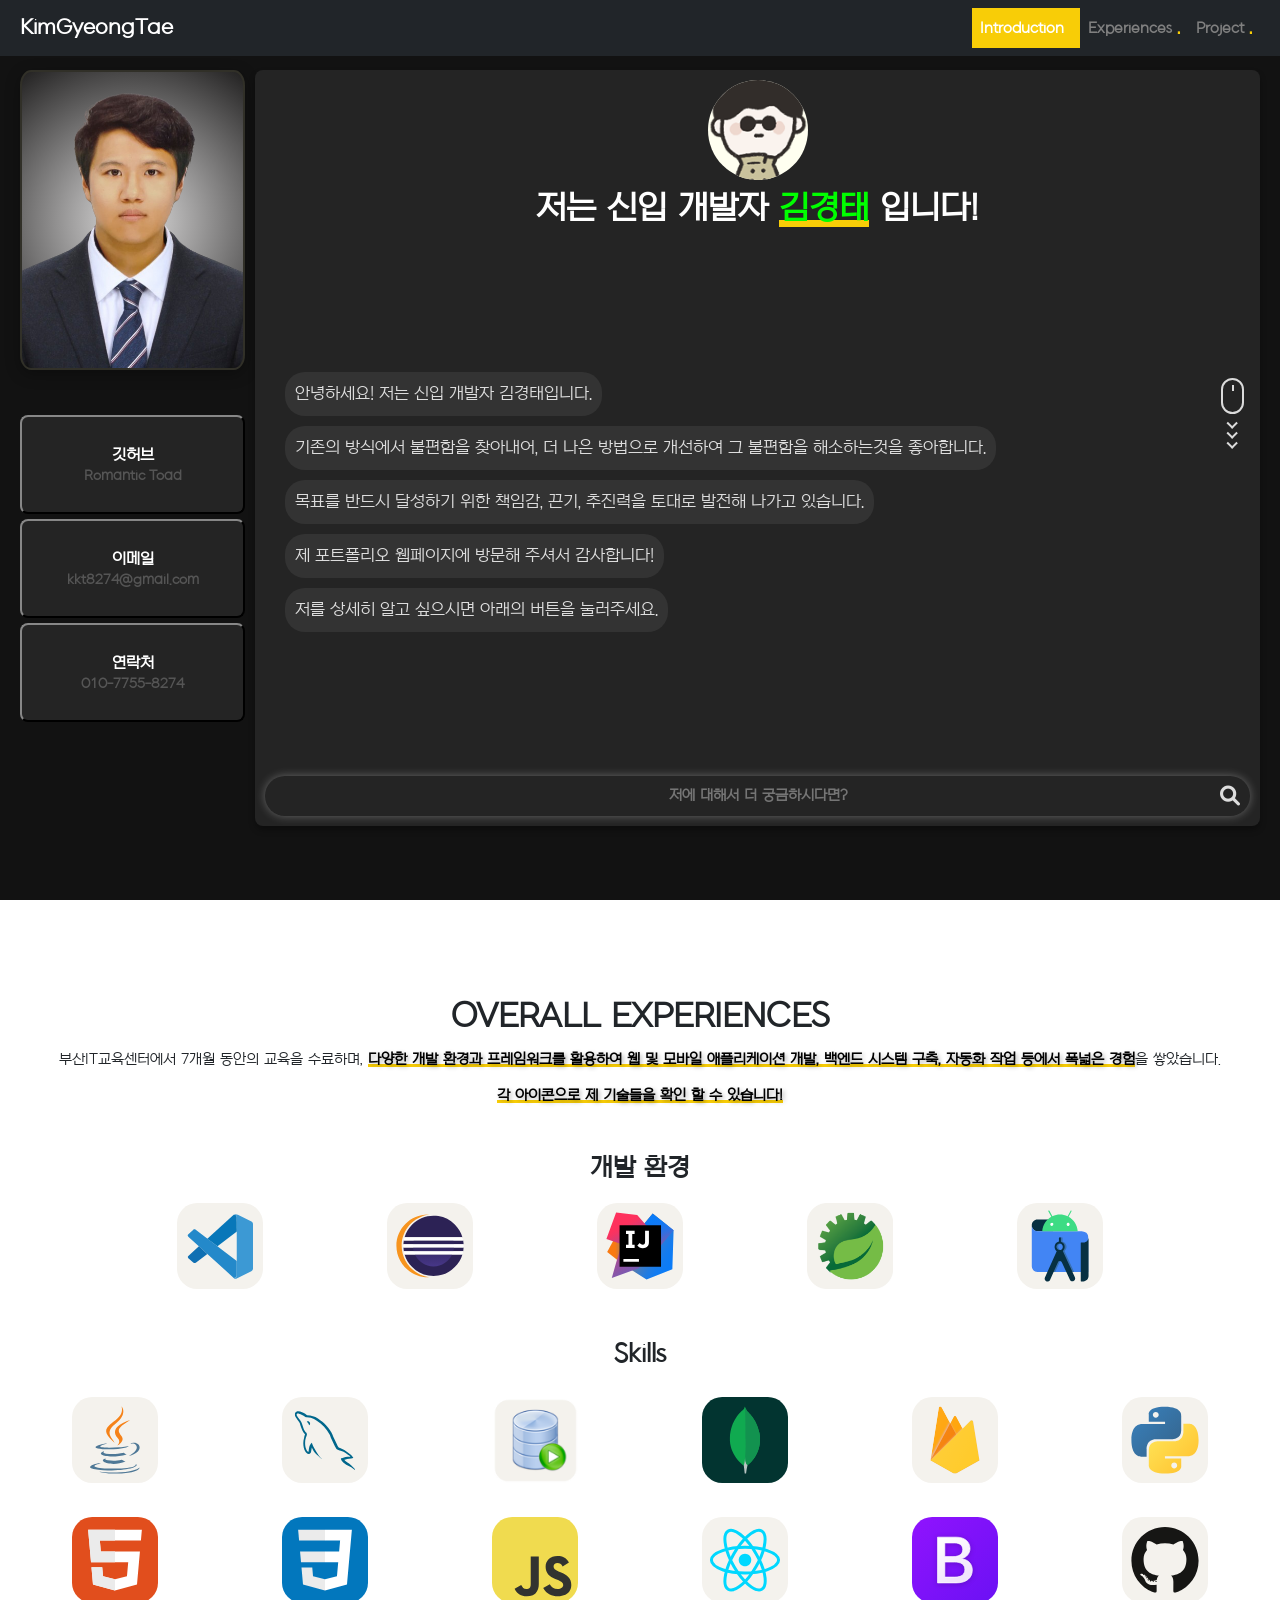
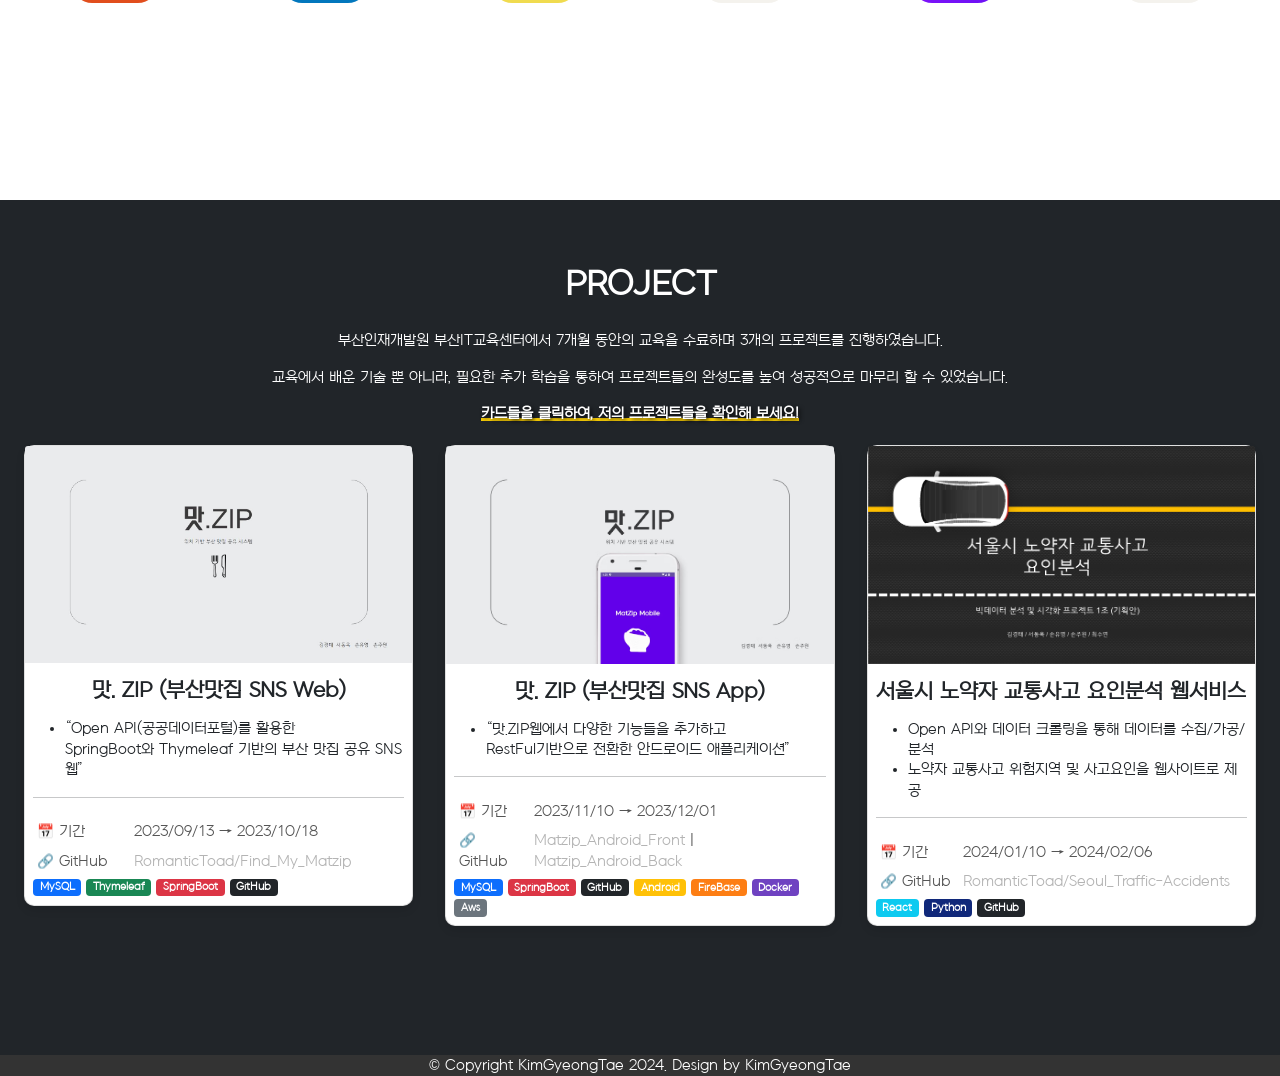
==== index.html @ 41af1072 "클릭유도 추가가" ====
<!DOCTYPE html>
<html lang="en" style="width: -webkit-fill-available">
  <head>
    <meta charset="UTF-8" />
    <meta http-equiv="X-UA-Compatible" content="IE=edge" />
    <meta name="viewport" content="width=device-width, initial-scale=1.0" />
    <title>신입 개발자 김경태 포트폴리오 입니다.</title>
    <link rel="stylesheet" href="css/bootstrap.min.css" />
    <!-- 주소창 위에 아이콘 -->
    <link rel="shorcut icon" href="image/kkt_icon.png" />
    <link
      rel="stylesheet"
      href="https://cdnjs.cloudflare.com/ajax/libs/font-awesome/6.0.0-beta3/css/all.min.css"
    />
    <style>
      @import url("https://fonts.googleapis.com/css2?family=Roboto:wght@400;700&display=swap");
      body {
        font-family: "NEXON Lv1 Gothic", sans-serif;
      }
      #home {
        background-color: #121212;
        color: white;
        background-size: cover;
        background-repeat: no-repeat;
      }
      .navbar-brand {
        color: white !important;
        font-size: 20px;
        font-weight: bolder;
      }
      .nav-link {
        color: gray !important;
        padding: 0.5rem 1rem;
        text-decoration: none;
      }
      .nav-link.active {
        color: white !important;
        font-weight: bold !important;
        background-size: 200% 100%;
        background-image: linear-gradient(
          to right,
          transparent 50%,
          rgb(248, 205, 7) 50%
        );
        transition: background-position 0.5s ease;
        background-position: -100% 0; /* 수정된 부분 */
      }
      .dot {
        font-size: 16px;
        color: rgb(248, 205, 7); /* 점의 색상을 노란색으로 설정 */
        font-weight: bold; /* 점을 더 두껍게 만듦 */
      }
      .underline-effect {
        background-size: 100% 100%;
        background-image: linear-gradient(transparent 80%, #f8cd07 20%);
        color: #00ff00;
      }
      .underline-effect2 {
        background-size: 100% 100%;
        background-image: linear-gradient(transparent 80%, #f8cd07 20%);
        text-shadow: 2px 2px 4px rgba(0, 0, 0, 0.3); /* 그림자 추가 */
        font-weight: bold;
        color: #000000;
      }
      .underline-effect3 {
        background-size: 100% 100%;
        background-image: linear-gradient(transparent 80%, #f8cd07 20%);
        color: #000000;
        font-weight: bold;
      }
      .underline-effect4 {
        background-size: 100% 100%;
        background-image: linear-gradient(transparent 80%, #f8cd07 20%);
        color: #ffffff;
        text-shadow: 2px 2px 4px rgba(0, 0, 0, 0.8); /* 그림자 추가 */
        font-weight: bold;
      }
      /* 홈섹션 ui */
      .chat-container {
        background-color: #121212; /* Dark background for the container */
        padding: 20px;
        padding-top: 0; /* 상단 패딩을 0으로 조정 */
        display: flex;
        justify-content: center;
        align-items: start; /* 세로 정렬 시작지점을 상단으로 조정 */
        min-height: 100vh;
      }

      .chatbox {
        display: flex;
        flex-direction: column;
        justify-content: space-between;
        background-color: #242424; /* Darker background for the chatbox */
        width: -webkit-fill-available;
        margin-top: 70px;
        margin-left: 10px;
        height: 84vh;
        border-radius: 8px;
        box-shadow: 0 4px 6px rgba(0, 0, 0, 0.3);
      }

      .chatbox-messages {
        overflow-y: auto;
        padding: 10px;
        display: flex;
        flex-direction: column;
        gap: 10px;
      }
      #dynamic-messages {
        max-width: 100%; /* 메시지 컨테이너가 화면 너비를 초과하지 않도록 설정 */
        padding: 10px;
        box-sizing: border-box;
        word-wrap: break-word; /* 긴 단어는 줄바꿈 처리 */
        overflow-wrap: break-word; /* 긴 단어는 줄바꿈 처리 */
      }

      .message-content {
        max-width: 75%;
        padding: 10px;
        border-radius: 20px;
        font-size: 17px; /* 메시지 내용의 고정 글자 크기 */
      }

      .user-message .message-content {
        background-color: #007bff; /* Bright color for user messages for contrast */
        color: white;
        margin-left: auto;
        order: 2;
      }

      .chatgpt-message .message-content {
        background-color: #333333;
        color: #ddd; /* Light text color for readability */
        margin-right: auto;
      }

      .chatbox-input {
        position: relative;
        display: flex;
        justify-content: center;
        align-items: center;
        padding: 10px;
      }

      .chatbox-input input {
        width: 100%;
        border: none;
        padding: 10px;
        border-radius: 20px;
        background-color: #242424;
        color: #ddd;
        text-align: center;
        cursor: pointer;
        font-weight: bold;
        animation: glow 1.5s infinite alternate; /* 깜박이는 애니메이션 */
        box-shadow: 0 0 10px rgba(255, 255, 255, 0.3);
      }
      @keyframes glow {
        0% {
          box-shadow: 0 0 5px rgba(255, 255, 255, 0.5),
            0 0 10px rgba(255, 255, 255, 0.5);
        }
        100% {
          box-shadow: 0 0 20px rgba(255, 255, 255, 0.8),
            0 0 30px rgba(255, 255, 255, 0.8);
        }
      }
      .chatbox-input input:focus,
      .chatbox-input input:hover {
        background-color: #444444;
        color: #fff;
        box-shadow: 0 0 10px rgba(255, 255, 255, 0.3);
      }
      .chatbox-input i {
        position: absolute;
        right: 20px;
        color: #ddd;
        font-size: 20px;
        transition: color 0.3s;
      }
      .chatbox-input input:hover + i {
        color: #f8cd07; /* 아이콘 색상을 강조 */
      }
      .chatbox-input input:hover {
        animation: shake 0.5s;
        animation-iteration-count: 1;
      }
      @keyframes shake {
        0% {
          transform: translateX(0);
        }
        20% {
          transform: translateX(-5px);
        }
        40% {
          transform: translateX(5px);
        }
        60% {
          transform: translateX(-5px);
        }
        80% {
          transform: translateX(5px);
        }
        100% {
          transform: translateX(0);
        }
      }
      .chatbox-greeting {
        color: #ffffff; /* or any color you wish to use */
        text-align: center;
        padding: 10px 0;
        border-top-left-radius: 8px; /* to match the chatbox border radius */
        border-top-right-radius: 8px; /* to match the chatbox border radius */
      }
      .image-container {
        display: flex;
        justify-content: center; /* Centers the image horizontally */
      }
      .profile-icon {
        background-color: ivory;
        border-radius: 50%;
        width: 100px;
        height: 100px;
        object-fit: cover;
      }

      .profile-image {
        background: radial-gradient(
          circle,
          #e0dfdf,
          #222121
        ); /* 부드러운 어두운 회색 그라데이션 */
        background-size: cover;
        background-blend-mode: multiply; /* 그라데이션과 패턴을 섞음 */
        border-radius: 5%; /* 모서리를 살짝 둥글게 */
        width: 25vh;
        height: auto;
        object-fit: cover;
        box-shadow: 0 4px 15px rgba(0, 0, 0, 0.3); /* 그림자 추가 */
      }

      .chatbox-greeting h2 {
        margin: 10px;
        font-size: 2rem; /* or the size you prefer */
        font-weight: 1000; /* Adjust the font weight as needed */
      }

      .option-row {
        margin-top: 5vh;
        flex-direction: column;
        display: flex;
        gap: 5px;
        margin-bottom: 10px; /* 조정 필요 */
      }
      .option-button {
        background-color: #242424;
        color: #fff;
        border-color: #333333;
        padding: 10px 10px;
        border-radius: 0.5rem;
        min-width: 25vh;
        min-height: 11vh;
        max-width: 25vh;
        max-height: 11vh;
        transition: background-color 0.3s ease;
        display: flex;
        flex-direction: column;
        justify-content: center;
        align-items: center;
        word-wrap: break-word;
        white-space: normal;
      }
      .option-title {
        font-weight: bold;
        display: block;
        font-size: clamp(15px, 1vw, 25px) !important; /* 최소 16px, 최대 18px */
      }
      .option-content {
        display: block;
        color: #555;
        font-weight: bold;
        font-size: clamp(13px, 1vw, 17px) !important; /* 최소 16px, 최대 18px */
      }

      .option-button:hover {
        background-color: #555; /* Slightly lighter background on hover */
        .option-content {
          color: #121212;
        }
      }
      .auto-chat-container {
        padding-left: 20px;
      }
      .message {
        display: flex;
        align-items: center;
        margin-bottom: 10px; /* 메시지 간의 세로 간격 조정 */
      }
      .chatbox-input input:hover {
        background-color: #f0f0f0; /* Even darker background for the input field */
        color: #ddd; /* Light text color for the input */
      }
      /* 홈섹션 ui */
      .mouse_scroll {
        position: fixed;
        bottom: 50vh; /* 화면 아래에서 30px 위에 위치 */
        right: 4vh; /* 화면 오른쪽에서 30px 왼쪽에 위치 */
        display: flex;
        flex-direction: column;
        align-items: center;
        mix-blend-mode: difference; /* 배경에 맞춰 색상 차이 적용 */
      }

      .mouse {
        display: block;
        width: 23px;
        height: 36px;
        border: 2px solid #ffffff;
        border-radius: 23px;
      }

      .mouse::after {
        content: "";
        display: block;
        position: relative;
        width: 2px;
        height: 6px;
        margin: 5px auto;
        background: #ffffff;
        animation: mouse-pulse 1.2s ease infinite;
      }

      .dowm_arrow {
        margin-top: 6px;
        display: flex;
        flex-direction: column;
        align-items: center;
      }

      .dowm_arrow span {
        display: block;
        width: 8px;
        height: 8px;
        margin-bottom: 2px;
        border-right: 2px solid #fff;
        border-bottom: 2px solid #fff;
        transform: rotate(45deg) translateX(-15%);
        animation: fade-arrow 1s infinite;
      }

      .dowm_arrow2:nth-of-type(2) {
        animation-delay: 0.2s;
        animation-direction: alternate;
      }

      .dowm_arrow3:nth-of-type(3) {
        animation-delay: 0.3s;
        animation-direction: alternate;
      }

      @keyframes mouse-pulse {
        0% {
          opacity: 1;
          transform: translateY(0);
        }
        100% {
          opacity: 0;
          transform: translateY(6px);
        }
      }

      @keyframes fade-arrow {
        0% {
          opacity: 0;
        }
        100% {
          opacity: 1;
        }
      }
      #aboutModal .modal-dialog {
        width: 125vh; /* 원하는 너비 설정 */
        max-width: 100%; /* 원하는 너비 설정 */
      }
      #skillsModal .modal-dialog {
        width: 125vh; /* 원하는 너비 설정 */
        max-width: 100%; /* 원하는 너비 설정 */
        margin: 0 auto; /* 가로 중앙 정렬 */
      }
      #promodal1 .modal-dialog {
        max-width: 109vh;
      }
      #promodal2 .modal-dialog {
        max-width: 109vh;
      }
      #promodal3 .modal-dialog {
        max-width: 109vh;
      }
      /* 모달 배경 색상 어둡게 유지 */
      #aboutModal .modal-content {
        background-color: #1c1c1e; /* 어두운 모달 배경 */
        color: #fff; /* 텍스트 흰색 */
      }

      /* 섹션 박스 스타일 */
      #aboutModal .introduce .section-box {
        font-size: 1.5rem;
        background-color: #2b2432;
        border-radius: 8px;
        padding: 10px 10px;
        display: flex;
        align-items: center;
        color: white;
        font-weight: bold;
      }
      /* 테이블 섹션 박스 스타일 */
      #aboutModal .section-box {
        background-color: #2b2432;
        border-radius: 8px;
        padding: 10px 10px;
        display: flex;
        align-items: center;
        color: white;
      }

      #aboutModal .section-box img {
        margin-right: 10px;
      }

      /* 테이블 배경 색 없애기 */
      #aboutModal .table {
        width: 100%;
      }

      #aboutModal .table td {
        background-color: transparent; /* 셀 배경색 제거 */
        vertical-align: top;
        border: none;
        color: #fff; /* 텍스트 흰색 유지 */
        padding-left: 10px; /* 두 번째 열을 왼쪽에 붙이기 위한 패딩 */
        padding-bottom: 20px;
        padding-top: 20px;
        border-bottom: 1px solid #252525; /* 어두운 구분선 추가 */
      }

      /* 배지와 텍스트 정렬 */
      #aboutModal .d-flex {
        display: flex;
        align-items: center;
        margin-left: 10px; /* 두 번째 열을 왼쪽에 붙이고 마진 10px 추가 */
      }

      #aboutModal .badge {
        background-color: #2b2432;
        color: #fff;
        font-size: 0.875rem;
        padding: 5px 10px;
        border-radius: 5px;
        margin-right: 10px;
      }

      #aboutModal .introduce .badge {
        font-size: 1.3rem;
        padding: 15px 15px;
        font-weight: 100;
        line-height: 1.5; /* 글자 사이 간격 조정 */
      }

      #aboutModal .introduce-detail {
        font-family: "sans-serif";
        font-size: 1.9vh;
        padding: 15px 15px;
        line-height: 1.8; /* 텍스트 줄 간격 추가 */
      }

      /* 경력 섹션의 배지와 내용 정렬 */
      #aboutModal .d-flex.flex-column {
        display: flex;
        flex-direction: column;
        margin-left: 10px; /* 배지와 내용을 왼쪽으로 붙임 */
        align-items: flex-start; /* 경력 섹션의 배지와 텍스트를 왼쪽에 정렬 */
      }

      #aboutModal td {
        vertical-align: top;
        padding: 10px 0; /* 테이블 내 셀의 패딩 조정 */
      }

      /* 리스트 스타일 제거 및 항목 간 간격 */
      #aboutModal .list-unstyled {
        padding-left: 0;
        list-style: none; /* 리스트의 불릿 포인트 제거 */
      }

      #aboutModal .list-unstyled li {
        margin-bottom: 10px; /* 자격 및 수료 섹션의 항목 간 간격 */
      }

      #aboutModal table td:nth-child(2) ul {
        margin-top: 0px;
        margin-bottom: 0px;
      }

      #aboutModal dd {
        font-size: 0.95rem;
        color: #b4b4b4;
        line-height: 1.5;
        margin-bottom: 10px;
      }

      #aboutModal .about-name {
        margin-left: 15px;
      }
      body {
        font-size: 0.85rem;
      }
      @media (max-width: 500px) {
        .chatbox {
          display: none;
        }
        .mouse_scroll {
          bottom: 3vh; /* 화면 아래에서 30px 위에 위치 */
          right: 1vh;
        }
      }
      @media (min-width: 500px) {
        .chatbox-greeting-mobile {
          display: none;
        }
      }
    </style>
  </head>
  <!-- 스크롤 할 때 내비게이션이 따라감. -->
  <body>
    <!-- 내비게이션 시작 -->

    <!-- 네비 상단에 고정 fixed-top -->
    <nav
      class="navbar navbar-expand-md navbar-light bg-dark fixed-top"
      id="nav-scroll"
    >
      <div class="container">
        <!-- 네비게이션 제목 옆에 아이콘 삽입 -->
        <!-- <a href="#"><img src="image/favicon.ico" alt="logo" /></a> -->
        <a href="#" class="navbar-brand">KimGyeongTae</a>
        <button
          class="navbar-toggler"
          data-bs-toggle="collapse"
          data-bs-target="#navBar"
        >
          <span class="navbar-toggler-icon"></span>
        </button>
        <div class="collapse navbar-collapse" id="navBar">
          <ul class="navbar-nav fw-bold ms-auto">
            <li class="nav-item">
              <a href="#home" class="nav-link active"
                >Introduction <span class="dot">.</span></a
              >
            </li>
            <li class="nav-item">
              <a href="#experiences" class="nav-link"
                >Experiences <span class="dot">.</span></a
              >
            </li>
            <li class="nav-item">
              <a href="#project" class="nav-link"
                >Project <span class="dot">.</span></a
              >
            </li>
          </ul>
        </div>
      </div>
    </nav>
    <!-- 네비게이션 끝 -->

    <!-- 홈 섹션 시작 -->
    <section id="home" class="chat-container">
      <!-- 왼쪽 사진 영역 -->
      <div class="left-section" style="margin-top: 70px">
        <div class="mouse_scroll">
          <span class="mouse"></span>
          <div class="dowm_arrow">
            <span class="dowm_arrow1"></span>
            <span class="dowm_arrow2"></span>
            <span class="dowm_arrow3"></span>
          </div>
        </div>
        <div class="image-container">
          <!-- <img src="image/배경제거.png" class="profile-image" /> -->
          <img src="image/배경제거.png" class="profile-image" />

          <!-- 증명사진 -->
        </div>
        <!-- 깃허브, 이메일, 연락처를 아래로 내림 -->
        <div class="option-row" style="align-items: center">
          <a
            href="https://github.com/RomanticToad"
            target="_blank"
            style="text-decoration: none"
          >
            <button class="option-button">
              <span class="option-title">깃허브</span>
              <span class="option-content">Romantic Toad</span>
            </button>
          </a>
          <a
            href="mailto:kkt8274@gmail.com"
            target="_blank"
            style="text-decoration: none"
          >
            <button class="option-button">
              <span class="option-title">이메일</span>
              <span class="option-content">kkt8274@gmail.com</span>
            </button>
          </a>
          <button
            class="option-button"
            onclick="copyToClipboard('010-7755-8274')"
          >
            <span class="option-title">연락처</span>
            <span class="option-content">010-7755-8274</span>
          </button>
        </div>
        <div class="chatbox-greeting-mobile">
          <h3>
            저는 신입 개발자
            <span class="underline-effect">김경태</span> 입니다!
          </h3>
          <div class="chatbox-input">
            <input
              type="text"
              placeholder="저에 대해서 더 궁금하시다면?"
              style="cursor: pointer"
              data-bs-toggle="modal"
              data-bs-target="#aboutModal"
              readonly
            />
            <i class="fa fa-search"></i>
          </div>
        </div>
      </div>
      <div class="chatbox">
        <div class="chatbox-greeting">
          <div class="image-container">
            <img src="image/kkt_icon.png" class="profile-icon" />
          </div>
          <h2>
            저는 신입 개발자
            <span class="underline-effect">김경태</span> 입니다!
          </h2>
        </div>
        <div>
          <div class="auto-chat-container">
            <div class="auto-chat"></div>
            <script>
              document.addEventListener("DOMContentLoaded", () => {
                const sections = document.querySelectorAll("section"); // 모든 섹션 선택
                const footer = document.querySelector("footer"); // 푸터 선택
                let currentIndex = 0; // 현재 섹션 인덱스
                let isScrolling = false; // 중복 스크롤 방지 플래그

                // 마우스 휠 이벤트 리스너 추가
                window.addEventListener(
                  "wheel",
                  (event) => {
                    // Ctrl 키가 눌린 상태에서는 기본 동작(확대/축소)을 허용
                    if (event.ctrlKey) {
                      return;
                    }

                    // 이벤트가 모달 내부에서 발생한 경우에는 모달의 기본 스크롤을 허용하고 리턴
                    if (event.target.closest(".modal")) {
                      return;
                    }

                    // 모달 외부에서만 기본 스크롤을 방지하고 섹션 이동 처리
                    event.preventDefault(); // 기본 스크롤 방지
                    if (isScrolling) return; // 현재 스크롤 중이면 무시

                    if (event.deltaY > 0) {
                      // 아래로 스크롤 -> 다음 섹션 또는 푸터로 이동
                      if (currentIndex < sections.length - 1) {
                        currentIndex++;
                      } else {
                        scrollToFooter(); // 마지막 섹션 이후에는 푸터로 이동
                        return;
                      }
                    } else if (event.deltaY < 0) {
                      // 위로 스크롤 -> 이전 섹션으로 이동
                      if (currentIndex > 0) {
                        currentIndex--;
                      } else {
                        return;
                      }
                    } else {
                      return;
                    }

                    scrollToSection(currentIndex);
                  },
                  { passive: false }
                ); // 기본 스크롤 방지를 위해 passive 옵션을 false로 설정

                function scrollToSection(index) {
                  isScrolling = true; // 스크롤 중임을 표시
                  sections[index].scrollIntoView({
                    behavior: "smooth",
                    block: "start",
                  });

                  // 스크롤 이벤트가 끝난 후 플래그 해제
                  setTimeout(() => {
                    isScrolling = false;
                  }, 200); // 스크롤 완료 대기 시간
                }

                function scrollToFooter() {
                  isScrolling = true; // 스크롤 중임을 표시
                  footer.scrollIntoView({ behavior: "smooth", block: "start" });

                  // 스크롤 이벤트가 끝난 후 플래그 해제
                  setTimeout(() => {
                    isScrolling = false;
                  }, 200); // 스크롤 완료 대기 시간
                }
              });
              document.addEventListener("DOMContentLoaded", () => {
                adjustFontSize(); // 페이지 로딩 시 확대 비율에 따른 글자 크기 조정
                displayMessages(); // 글자 크기 조정 후 타이핑 애니메이션 시작

                // 스크롤 이벤트 리스너 추가
                window.addEventListener("scroll", updateNavigationHighlight);
              });

              window.addEventListener("resize", () => {
                adjustFontSize(); // 윈도우 크기 변경 시 글자 크기 재조정
              });

              function adjustFontSize() {
                const scale = window.devicePixelRatio; // 현재 확대 비율
                const messages = document.querySelectorAll(".message-content");

                messages.forEach((message) => {
                  const baseFontSize = 16; // 기본 글자 크기
                  const adjustedFontSize = baseFontSize / scale; // 확대 비율에 따른 글자 크기 조정
                  message.style.fontSize = `${adjustedFontSize}px`; // 글자 크기 적용
                });
              }

              function copyToClipboard(text) {
                // 클립보드에 텍스트 복사
                navigator.clipboard.writeText(text).then(
                  function () {
                    alert("전화번호가 복사되었습니다: " + text);
                  },
                  function (err) {
                    console.error("복사 실패: ", err);
                  }
                );
              }

              const messages = [
                "안녕하세요! 저는 신입 개발자 김경태입니다.",
                "기존의 방식에서 불편함을 찾아내어, 더 나은 방법으로 개선하여 그 불편함을 해소하는것을 좋아합니다.",
                "목표를 반드시 달성하기 위한 책임감, 끈기, 추진력을 토대로 발전해 나가고 있습니다.",
                "제 포트폴리오 웹페이지에 방문해 주셔서 감사합니다!",
                "저를 상세히 알고 싶으시면 아래의 버튼을 눌러주세요.",
              ];

              function typeMessage(message, index, container, speed = 10) {
                container.style.fontSize = "16px"; // 모든 메시지에 동일한 폰트 크기 설정 (확대 비율에 따라 조정된 값 적용)

                if (index < message.length) {
                  container.innerHTML += message.charAt(index);
                  setTimeout(
                    () => typeMessage(message, index + 1, container, speed),
                    speed
                  );
                } else {
                  container.innerHTML += "<br/>"; // 메시지마다 줄 바꿈 추가
                }
              }

              function updateNavigationHighlight() {
                const sections = document.querySelectorAll("section");
                const navLinks = document.querySelectorAll(".nav-link");

                let currentSectionId = "";

                sections.forEach((section) => {
                  const sectionTop = section.offsetTop;
                  const sectionHeight = section.clientHeight;
                  const scrollPosition =
                    window.scrollY + window.innerHeight * 0.2; // 80% of viewport

                  if (
                    scrollPosition >= sectionTop &&
                    scrollPosition <= sectionTop + sectionHeight
                  ) {
                    currentSectionId = section.getAttribute("id");
                  }
                });
                // 현재 섹션에 맞게 네비게이션 링크 활성화
                navLinks.forEach((link) => {
                  link.classList.remove("active");
                  if (link.getAttribute("href").includes(currentSectionId)) {
                    link.classList.add("active");
                  }
                });
              }

              function displayMessages() {
                const targetElement = document.querySelector(".auto-chat"); // 메시지를 추가할 위치를 찾습니다.
                const container = document.createElement("div");
                container.setAttribute("id", "dynamic-messages");
                targetElement.parentNode.insertBefore(
                  container,
                  targetElement.nextSibling
                ); // 'option-row' 바로 다음에 메시지 컨테이너를 삽입합니다.

                messages.reduce((promise, message) => {
                  return promise.then(() => {
                    const messageContainer = document.createElement("div");
                    messageContainer.className = "message chatgpt-message";
                    const content = document.createElement("div");
                    content.className = "message-content";
                    messageContainer.appendChild(content);
                    container.appendChild(messageContainer);

                    // 글자 크기를 타이핑 전 설정
                    content.style.fontSize = `${
                      16 / window.devicePixelRatio
                    }px`;

                    return new Promise((resolve) => {
                      typeMessage(message, 0, content, 10); // 글자당 속도 10ms로 설정
                      setTimeout(resolve, message.length * 10); // 다음 메시지로 넘어가기 전 대기 시간
                    });
                  });
                }, Promise.resolve());
              }
            </script>
          </div>
        </div>
        <div class="chatbox-input">
          <input
            type="text"
            placeholder="저에 대해서 더 궁금하시다면?"
            style="cursor: pointer"
            data-bs-toggle="modal"
            data-bs-target="#aboutModal"
            readonly
          />
          <i class="fa fa-search"></i>
        </div>
      </div>
    </section>
    <!-- 홈 섹션 끝 -->

    <!-- experiences 섹션 -->
    <section
      id="experiences"
      style="min-height: 100vh; max-height: fit-content; padding: 50px"
    >
      <!-- 경험소개 -->
      <div class="text-center" style="padding-top: 3rem; padding-bottom: 3vh">
        <h2 class="fw-bolder text-uppercase" style="margin-bottom: 1.5vh">
          Overall Experiences
        </h2>
        <p>
          부산IT교육센터에서 7개월 동안의 교육을 수료하며,
          <span class="underline-effect2"
            >다양한 개발 환경과 프레임워크를 활용하여 웹 및 모바일 애플리케이션
            개발, 백엔드 시스템 구축, 자동화 작업 등에서 폭넓은 경험</span
          >을 쌓았습니다.
        </p>
        <p>
          <span class="underline-effect2"
            >각 아이콘으로 제 기술들을 확인 할 수 있습니다!</span
          >
        </p>
      </div>
      <!-- 경험소개 끝 -->
      <!-- 기술스택표 -->
      <!-- 버튼을 가로로 정렬할 Flexbox 컨테이너 -->
      <div class="skills-container" style="margin-bottom: 30px">
        <p class="fw-bold fs-4" style="margin: 0">개발 환경</p>
        <!-- 개발 환경 -->
        <div class="skills-row">
          <!-- VSCODE -->
          <button
            type="button"
            class="btn btn-lg popover-btn"
            data-bs-toggle="popover"
            data-bs-html="true"
            data-bs-title="Visual Studio Code"
            data-bs-trigger="hover focus"
            data-bs-placement="top"
            data-bs-content="<ul>
              <li>
                3차 프로젝트 '서울특별시 어린이 보행자 교통사고 요인 분석'의 데이터의 크롤링, 전처리, 시각화 등을 
                <span class='underline-effect2'>Python</span>을 통해 처리했습니다.
              </li>
              <li>3차 프로젝트 '서울특별시 어린이 보행자 교통사고 요인 분석'의 가공된 데이터를 서비스할 웹페이지를 
                <span class='underline-effect2'>React</span>를 활용하여 제작했습니다.
              </li>
              <li>
                <span class='underline-effect2'>MongoDB</span>의 기본 CRUD 작업을 수행하며, 데이터베이스 연동 및 테스트를 진행한 경험이 있습니다.
              </li>
              <li>
                <span class='underline-effect2'>HTML, CSS, JavaScript, Bootstrap</span> 등을 활용하여 여러 목적의 웹사이트들을 제작했습니다.
              </li>
            </ul>"
          >
            <img
              src="image/Develope skill icon/VSCode-Light.svg"
              alt="Visual Studio Code"
              class="img-fluid rounded-custom"
            />
          </button>
          <!-- ECLIPSE -->
          <button
            type="button"
            class="btn btn-lg popover-btn"
            data-bs-toggle="popover"
            data-bs-html="true"
            data-bs-title="Eclipse"
            data-bs-trigger="hover focus"
            data-bs-content="
            <ul>
              <li>
                <span class='underline-effect2'>Apache Tomcat</span>과
                <span class='underline-effect2'>MySQL</span>을 활용하여 
                <span class='underline-effect2'>JSP</span>기반 웹 쇼핑몰을 구현한 경험이 있습니다.
                서버 배포, 데이터베이스 연동, 동적 웹 페이지 생성 및 관리까지의 전 과정을 경험하였습니다.
              </li>
            <li>
              <span class='underline-effect2'>Eclipse</span>에서 작성한
              <span class='underline-effect2'>JSP</span>코드를 
              <span class='underline-effect2'>Tomcat</span>을 통해 실제 웹 애플리케이션을 
              테스트하였고, 이를 통해 파일 업로드, 폼 데이터 처리, 세션 관리 등의 기능을 구현했습니다.
            </li>
            </ul>"
          >
            <img
              src="image/Develope skill icon/Eclipse-Light.svg"
              alt="eclipse"
              class="img-fluid rounded-custom"
            />
          </button>
          <!-- INTELIJ -->
          <button
            type="button"
            class="btn btn-lg popover-btn"
            data-bs-toggle="popover"
            data-bs-html="true"
            data-bs-title="InteliJ IDEA"
            data-bs-trigger="hover focus"
            data-bs-content="
            <ul>
              <li>
                <span class='underline-effect2'>MVC 패턴</span>을 기반으로
                <span class='underline-effect2'>Thymeleaf</span>,
                <span class='underline-effect2'>Spring Boot</span>
                를 사용해 
                <span class='underline-effect2'>MySQL</span>데이터 베이스와 연동된 
                1차 프로젝트 '맛.ZIP (부산 맛집 공유 커뮤니티 웹사이트)'을 제작했습니다.
              </li>
            <li>
              <span class='underline-effect2'>RESTful API</span>를 기반으로
              <span class='underline-effect2'>AndroidStudio</span>,
              <span class='underline-effect2'>Spring Boot</span>
              를 사용해 
              <span class='underline-effect2'>MySQL</span>,
              <span class='underline-effect2'>FireBase Storage</span>
              와 연동된 
              2차 프로젝트 '맛.ZIP (부산 맛집 공유 커뮤니티 안드로이드 애플리케이션)'을 제작했습니다.
            </li>
            <li>
              <span class='underline-effect2'>Maven</span>을 사용하여 웹사이트 제작을,
              <span class='underline-effect2'>Gradle</span>을 사용하여 안드로이드 애플리케이션을 제작해, Maven 또는 Gradle을 사용한 프로젝트 모두를 경험했습니다.
            </li>
            </ul>"
          >
            <img
              src="image/Develope skill icon/Idea-Light.svg"
              alt="intelij"
              class="img-fluid rounded-custom"
            />
          </button>
          <!-- STS4 -->
          <button
            type="button"
            class="btn btn-lg popover-btn"
            data-bs-toggle="popover"
            data-bs-html="true"
            data-bs-title="Spring Tools 4"
            data-bs-trigger="hover focus"
            data-bs-content="
            <ul>
              <li>
                <span class='underline-effect2'>Spring Legacy</span>의
                <span class='underline-effect2'>Model 2패턴</span>과
                <span class='underline-effect2'>JSP/Servlet</span>
              을 활용하여 도서 쇼핑몰 웹 애플리케이션을 구현했습니다.<br/>
                이 과정에서 
                <span class='underline-effect2'>SQL Developer</span>,
                <span class='underline-effect2'>Maven</span>, 
                <span class='underline-effect2'>Tomcat 서버</span>를 사용해
                회원 관리, 상품 CRUD, 답글형 게시판 구현 등을 구현하며 웹 개발의 기본을 학습했습니다.
              </li>
            </ul>"
          >
            <img
              src="image/Develope skill icon/스프링변경.png"
              alt="Spring Tools 4"
              class="img-fluid rounded-custom"
            />
          </button>
          <!-- ANDROID STUDIO -->
          <button
            type="button"
            class="btn btn-lg popover-btn"
            data-bs-toggle="popover"
            data-bs-html="true"
            data-bs-title="Android Studio"
            data-bs-trigger="hover focus"
            data-bs-content="
            <ul>
            <li>
              <span class='underline-effect2'>Spring Boot</span> 기반의 서버에서
              <span class='underline-effect2'>RESTful API</span>를 통해 
              <span class='underline-effect2'>AndroidStudio(Kotlin)</span> 애플리케이션과 통신하며,
              <br/>
              <span class='underline-effect2'>MySQL</span>로 회원데이터, 식당, 게시글, 댓글 등 데이터를 관리하고,
              <span class='underline-effect2'>FireBase Storage</span>를 활용해 이미지 데이터를 저장하는 
              <br/>
              2차 프로젝트 '맛.ZIP (부산 맛집 공유 커뮤니티 안드로이드 애플리케이션)'을 구현하였고,
              <p><span class='underline-effect2'>AWS</span> 환경에 
                <span class='underline-effect2'>Ubuntu</span>를 설치하고,
                <span class='underline-effect2'>Docker</span>를 활용해 
                <span class='underline-effect2'>MySQL</span>과
                <span class='underline-effect2'>백엔드 서버</span>를 구축하여, 
                프로젝트를 
                <span class='underline-effect3'> Google Play 스토어에 성공적으로 출시<span>
                  했습니다.
              </p>
            </li>
            </ul>"
          >
            <img
              src="image/Develope skill icon/AndroidStudio-Light.svg"
              alt="Android Studio"
              class="img-fluid rounded-custom"
            />
          </button>
        </div>
        <!-- 개발 환경 -->
      </div>
      <!-- skills -->
      <div class="skills-container2" onclick="showModal()">
        <div>
          <p class="fw-bold fs-4" style="margin-bottom: 0.5rem">Skills</p>
        </div>
        <!-- 두 번째 줄: 6개의 버튼 -->
        <div class="skills-row">
          <div class="overlay">
            <!-- <p class="details-text">• • •</p> -->
            <div class="details-dots">
              <div class="details-dot"></div>
              <div class="details-dot"></div>
              <div class="details-dot"></div>
            </div>
          </div>
          <!-- 자바 -->
          <button type="button" class="btn btn-lg popover-btn">
            <img
              src="image/Develope skill icon/Java-Light.svg"
              alt="JAVA"
              class="img-fluid rounded-custom"
            />
          </button>
          <!-- MySQL -->
          <button type="button" class="btn btn-lg popover-btn">
            <img
              src="image/Develope skill icon/MySQL-Light.svg"
              alt="JAVA"
              class="img-fluid rounded-custom"
            />
          </button>
          <!-- Oracle sql develpoer -->
          <button type="button" class="btn btn-lg popover-btn">
            <img
              src="image/Develope skill icon/sqlresize.png"
              alt="JAVA"
              class="img-fluid rounded-custom"
            />
          </button>
          <!-- MongoDB -->
          <button type="button" class="btn btn-lg popover-btn">
            <img
              src="image/Develope skill icon/MongoDB.svg"
              alt="JAVA"
              class="img-fluid rounded-custom"
            />
          </button>
          <!-- Firebase -->
          <button type="button" class="btn btn-lg popover-btn">
            <img
              src="image/Develope skill icon/Firebase-Light.svg"
              alt="JAVA"
              class="img-fluid rounded-custom"
            />
          </button>
          <!-- Python -->
          <button type="button" class="btn btn-lg popover-btn">
            <img
              src="image/Develope skill icon/Python-Light.svg"
              alt="JAVA"
              class="img-fluid rounded-custom"
            />
          </button>
        </div>
        <!-- 세 번째 줄: 6개의 버튼 -->
        <div class="skills-row">
          <!-- HTML -->
          <button type="button" class="btn btn-lg popover-btn">
            <img
              src="image/Develope skill icon/HTML.svg"
              alt="JAVA"
              class="img-fluid rounded-custom"
            />
          </button>
          <!-- CSS -->
          <button type="button" class="btn btn-lg popover-btn">
            <img
              src="image/Develope skill icon/CSS.svg"
              alt="JAVA"
              class="img-fluid rounded-custom"
            />
          </button>
          <!-- JavaScript -->
          <button type="button" class="btn btn-lg popover-btn">
            <img
              src="image/Develope skill icon/JavaScript.svg"
              alt="JAVA"
              class="img-fluid rounded-custom"
            />
          </button>
          <!-- React -->
          <button type="button" class="btn btn-lg popover-btn">
            <img
              src="image/Develope skill icon/React-Light.svg"
              alt="JAVA"
              class="img-fluid rounded-custom"
            />
          </button>
          <!-- Bootstrap -->
          <button type="button" class="btn btn-lg popover-btn">
            <img
              src="image/Develope skill icon/Bootstrap.svg"
              alt="JAVA"
              class="img-fluid rounded-custom"
            />
          </button>
          <!-- GIT HUB -->
          <button type="button" class="btn btn-lg popover-btn">
            <img
              src="image/Develope skill icon/Github-Light.svg"
              alt="JAVA"
              class="img-fluid rounded-custom"
            />
          </button>
        </div>
      </div>
      <!-- skills -->
      <!-- 사이드바 -->
      <div id="sidebar" style="display: none">
        <ul>
          <li>
            <a href="#spring" class="spring-icon">Spring Framework</a>
          </li>
          <li><a href="#java" class="java-icon">Java</a></li>
          <li><a href="#dbms" class="dbms-icon">DBMS</a></li>
          <li><a href="#android" class="android-icon">Android</a></li>
          <li><a href="#python" class="python-icon">Python</a></li>
          <li><a href="#jsp" class="jsp-icon">JSP/Servlet</a></li>
          <li><a href="#react" class="react-icon">React</a></li>
          <li><a href="#html-css" class="html-css-icon">HTML5/CSS</a></li>
          <li><a href="#github" class="github-icon">GitHub</a></li>
        </ul>
      </div>
      <!-- 사이드바 -->
      <!-- 모달 구조 -->
      <div
        class="modal fade"
        id="skillsModal"
        tabindex="-1"
        aria-labelledby="skillsModalLabel"
        aria-hidden="true"
      >
        <div class="modal-dialog modal-xl">
          <div class="modal-content">
            <div class="modal-header">
              <h5 class="modal-title" id="skillsModalLabel">기술 세부사항</h5>
              <button
                type="button"
                class="btn-close"
                data-bs-dismiss="modal"
                aria-label="Close"
              ></button>
            </div>
            <div class="modal-body">
              <!-- 표 추가 -->
              <table class="table table-bordered">
                <colgroup>
                  <col style="width: 15%" />
                  <col style="width: 85%" />
                </colgroup>
                <tbody>
                  <tr id="spring">
                    <td>
                      <b>
                        Spring Framework <br />
                        Spring Boot
                      </b>
                    </td>
                    <td>
                      <b>< MVC 아키텍처 설계 ></b>
                      <ul>
                        <li>
                          Spring Boot와 Thymeleaf를 활용하여 웹 서비스 및
                          RESTful 서버 개발 경험.
                        </li>
                        <li>
                          Spring MVC 아키텍처를 따라서, 컨트롤러 클래스를
                          설계하여 요청과 응답을 처리하고 뷰와 모델 간의
                          상호작용을 관리
                        </li>
                      </ul>
                      <b>< 의존성 주입 및 관리 ></b>
                      <ul>
                        <li>Maven 및 Gradle을 사용한 프로젝트 의존성 관리.</li>
                        <li>
                          Spring의 IoC(Inversion of Control) 컨테이너를 활용하여
                          @Service, @Repository, @Controller 등의 어노테이션을
                          통해 의존성 주입을 구현하고, 빈(bean) 설정을 통해 객체
                          간의 의존성을 관리
                        </li>
                      </ul>
                      <b> < 동적 SQL 및 데이터베이스 연동 ></b>
                      <ul>
                        <li>
                          MyBatis의 동적 SQL 기능 활용 및 Querydsl을 통한 동적
                          쿼리 구현
                        </li>
                        <li>JPQL 및 @Query 활용한 데이터 조회 및 처리 경험.</li>
                        <li>
                          Spring Framework와 MyBatis를 사용하여 데이터베이스와의
                          연동을 구현
                        </li>
                        <li>
                          조건에 따라 쿼리 파라미터를 동적으로 변경하는 등 작업
                          수행<br />
                          》1차(@Controller), 2차(@RestController) 팀 프로젝트
                          게시글 CRUD 구현, 게시글을 포함한 Main 페이지, 게시글
                          및 식당 상세 페이지 구현
                        </li>
                      </ul>
                      <b> < RESTful 처리 및 파일 업로드 ></b>
                      <ul>
                        <li>
                          RESTful 컨트롤러를 활용하여 페이지 새로고침 없이
                          서버와의 데이터 교환을 처리
                        </li>
                        <li>
                          Spring MultipartResolver 및 파일 업로드 라이브러리를
                          사용하여 다중 파일 업로드 기능을 구현
                        </li>
                      </ul>

                      <b> < Spring security 적용 및 설계 ></b>
                      <ul>
                        <li>
                          jwt 토큰방식을 활용한 로그인 인증 처리로 웹
                          애플리케이션의 보안 구현
                        </li>
                        <li>
                          ADMIN(관리자)과 USER(사용자) 계정을 나누어, 관리자
                          전용 페이지 (게시글 관리, 계정관리) 구현
                        </li>
                        <li>
                          사용자 및 리소스에 대한 보안 정책을 설계하고 적용
                        </li>
                      </ul>
                    </td>
                  </tr>
                  <!-- 다음행열 -->
                  <tr id="java">
                    <td>
                      <b> JAVA </b>
                    </td>
                    <td>
                      <!-- 제목내용세트 -->
                      <b>< IDE ></b>
                      <ul>
                        <li>
                          Java 언어를 기반으로 Eclipse, InteliJ, STS4 등의 IDE를
                          활용하여 프로젝트를 구성하고 개발
                        </li>
                      </ul>
                      <!-- 제목내용세트 -->
                      <b>< 컬렉션 프레임워크 활용 ></b>
                      <ul>
                        <li>
                          List, Map 등의 Java 컬렉션을 활용하여 데이터를
                          구조화하고 처리
                        </li>
                      </ul>
                      <!-- 제목내용세트 -->
                      <b>< 객체지향 프로그래밍 특징 활용 ></b>
                      <ul>
                        <li>
                          메서드 재사용을 위한 상속, 오버로딩 오버라이딩을 통한
                          메서드 다형성, 캡슐화를 활용하여 코드를 구현, 컬렉션 /
                          제네릭에 대한 이해 및 활용
                        </li>
                      </ul>
                      <!-- 제목내용세트 -->
                    </td>
                  </tr>
                  <!-- 다음행열 -->
                  <tr id="dbms">
                    <td>
                      <b> DBMS </b>
                    </td>
                    <td>
                      <!-- 제목내용세트 -->
                      <b>< Oracle, MySQL (RDBMS) ></b>
                      <ul>
                        <li>
                          DB 설계, 테이블 생성(DDL), 데이터 삽입, 수정,
                          삭제(DML) 등의 기본적인 쿼리와 서브쿼리/집계함수 활용
                          가능
                        </li>
                        <li>
                          여러 테이블 간의 관계를 조인(Join) 쿼리를 이용하여
                          조작(게시글/게시글 이미지 관계)
                        </li>
                        <li>
                          LEFT JOIN, RIGHT JOIN 등을 사용하여 여러 테이블 간의
                          연관데이터 추출을 한 경험<br />
                          》게시글, 게시글 이미지, 게시글 작성자 간의 연관
                          데이터 추출을 하여 게시글 CRUD 구현 (2차 팀 프로젝트
                          위치기반 맛집 공유 커뮤니티 앱)
                        </li>
                      </ul>
                      <!-- 제목내용세트 -->
                      <b>< MongoDB, Firebase Firestore/Realtime DB (NoSQL) ></b>
                      <ul>
                        <li>
                          Firebase Realtime DB의 실시간 동기화 기능을 이용하여
                          안드로이드 기반 채팅 앱 구현
                        </li>
                        <li>
                          MongoDB CRUD 가능<br />
                          》 MongoDB에서 분산 저장 및 처리를 위해 config server,
                          mongos, shard server를 구축하고 10,000개의 데이터를
                          3개의 shard 서버에 분산 저장한 경험
                        </li>
                      </ul>
                    </td>
                  </tr>
                  <!-- 다음행열 -->
                  <tr id="android">
                    <td>
                      <b> Android<br />(Kotlin) </b>
                    </td>
                    <td>
                      <!-- 제목내용세트 -->
                      <b>< IDE ></b>
                      <ul>
                        <li>
                          Kotlin 언어를 기반으로 Android Studio를 활용하여
                          프로젝트를 구성하고 개발
                        </li>
                      </ul>
                      <!-- 제목내용세트 -->
                      <b>< 레이아웃 및 위젯 구현 ></b>
                      <ul>
                        <li>
                          ConstraintLayout, LinearLayout, RelativeLayout등을
                          사용하여 다양한 레이아웃을 설계 및 구현
                        </li>
                        <li>
                          RecyclerView, ViewPager 등과 같은 위젯을 활용하여 동적
                          목록 및 스와이프 기능을 구현
                        </li>
                      </ul>
                      <!-- 제목내용세트 -->
                      <b>< 안드로이드 4대 컴포넌트 활용 ></b>
                      <ul>
                        <li>
                          Activity, Service, Broadcast Receiver, Content
                          Provider에 대한 이해
                        </li>
                      </ul>
                      <!-- 제목내용세트 -->
                      <b>< Fragment 및 adapterView 활용 ></b>
                      <ul>
                        <li>
                          안드로이드 앱의 화면 모듈화와 다양한 리스트/그리드 뷰
                          구현
                        </li>
                        <li>
                          Fragment Life Cycle을 활용하여 화면 간의 데이터 공유와
                          동작 조정
                        </li>
                        <li>
                          Fragment transaction을 통한 화면 전환 및 백 스택 관리
                        </li>
                        <li>
                          여러 Fragment를 단일 액티비티 내에서 동적으로 추가 및
                          제거
                        </li>
                        <li>
                          RecyclerView Adapter를 커스터마이징하여 데이터 및
                          상호작용 처리
                        </li>
                        <li>
                          아이템 클릭 이벤트를 활용하여 사용자 입력에 대한 응답
                          처리
                        </li>
                      </ul>
                      <!-- 제목내용세트 -->
                      <b>< Retrofit을 이용한 서버와의 HTTP 통신 ></b>
                      <ul>
                        <li>
                          Retrofit 라이브러리를 사용하여 안드로이드 앱과 서버
                          간의 통신 구현
                        </li>
                        <li>RESTful API 엔드포인트와 상호작용</li>
                        <li>
                          비동기 작업을 관리하기 위해 콜백(CallBack)함수를 활용
                        </li>
                        <li>
                          네트워크 요청 중 에러 처리 및 예외 상황에 대한 대응
                          구현
                        </li>
                      </ul>
                      <!-- 제목내용세트 -->
                      <b
                        >< 2차 팀 프로젝트 ‘맛.ZIP’ 어플리케이션 구현 및 Google
                        Play 스토어에 성공적으로 출시 ></b
                      >
                      <ul></ul>
                      <!-- 제목내용세트 -->
                      <b>< DB (MySQL, Firebase Storage) 연동 ></b>
                      <ul>
                        <li>
                          Firebase Storage를 활용하여 유저가 업로드한 이미지를
                          효율적으로 관리
                        </li>
                        <li>
                          MySQL을 활용하여 유저가 작성한 게시글 데이터를
                          관리하고, 유저가 업로드한 이미지의 URL을 함께 저장하는
                          방식으로 효율성을 높임
                        </li>
                      </ul>
                    </td>
                  </tr>
                  <!-- 다음행열 -->
                  <tr id="python">
                    <td>Python</td>
                    <td>
                      <!-- 제목내용세트 -->
                      <b>< 데이터 전처리 ></b>
                      <ul>
                        <li>
                          Pandas 및 Numpy 라이브러리를 활용하여 데이터 정제,
                          변환, 결측치 처리, 이상치 제거, 중복 데이터 관리,
                          데이터 형식 변환 활용
                        </li>
                        <li>
                          Pyproj 라이브러리를 사용하여, 크롤링을 통해 얻은 좌표
                          데이터를 한국 지역 좌표계(epsg:5181)에서 전 세계에서
                          널리 사용되는 위도/경도 좌표계(epsg:4326)로 변환을
                          통해 실제 지도에 활용
                        </li>
                        <li>전처리된 데이터를 csv 파일로 문서화</li>
                      </ul>
                      <!-- 제목내용세트 -->
                      <b>< 데이터 시각화 ></b>
                      <ul>
                        <li>
                          Matplotlib, Seaborn, Plotly 라이브러리를 활용하여
                          데이터를 다양한 그래프와 차트로 시각화
                        </li>
                        <li>
                          folium을 활용하여 지도 생성 및 Choropleth 레이어 추가,
                          Marker를 활용하여 지도에 마커 추가
                        </li>
                      </ul>
                      <!-- 제목내용세트 -->
                      <b>< 동적 웹 크롤링 ></b>
                      <ul>
                        <li>
                          Selenium을 사용하여 Chrome으로 자동화된 크롤링 구현,
                          동적 웹 페이지에서 정보를 수집<br />
                          》TAAS 교통사고 분석시스템에서 제공되지 않는
                          사고발생지 좌표를 크롤링하여 데이터 추출<br />
                          》30,000건 이상의 교통사고 데이터 좌표값 추출 및
                          문서화
                        </li>
                      </ul>
                      <!-- 제목내용세트 -->
                      <b>< 데이터 분석 및 모델 학습 ></b>
                      <ul>
                        <li>
                          Scikit-Learn 라이브러리를 활용하여 선형회귀(Linear
                          Regression), 랜덤포레스트(Random Forest), 그래디언트
                          부스팅(Gradient Boosting),의사 결정 트리(Decision
                          Tree)을 초기화하고 학습
                        </li>
                        <li>
                          평균 제곱 오차(Mean Squared Error)와 결정
                          계수(R-squared)를 활용하여 각 모델의 성능을 평가하여,
                          최적의 모델 선정
                        </li>
                        <li>
                          실제 데이터값과 학습된 모델의 예측 데이터값을 비교하여
                          문서화 및 차트로 시각화
                        </li>
                      </ul>
                      <!-- 제목내용세트 -->
                      <b
                        >< 3차 프로젝트 (노약자 교통사고 요인분석 서비스) 구현
                        ></b
                      >
                      <ul>
                        <li>
                          서울시에서 발생한 노약자 교통사고 데이터를
                          공공데이터포털(TAAS) API를 통해 수집하고, 제공되지
                          않는 추가 정보들은 웹 크롤링(Selenium 활용)을 통해
                          수집하여 데이터셋을 완성
                        </li>
                        <li>
                          재가공된 데이터를 다양한 시각화 도구(Matplotlib,
                          Seaborn, Plotly 등)를 활용하여 그래프와 차트로
                          시각화하여 사용자들이 한눈에 보기 쉽게 표현.
                        </li>
                        <li>
                          folium 라이브러리를 활용하여 실제 지도에 마커, 히트맵,
                          클러스터링 등으로 시각화하여 사고 발생 지역의 밀집도와
                          분포를 효과적으로 보여줌.
                        </li>
                        <li>
                          교통사고 발생 요인들 간의 상관관계를 분석하여, 노약자
                          교통사고와 연관된 주요 요인들을 도출하고 그 결과를
                          데이터 시각화를 통해 제시하여 분석의 신뢰성을 강화함.
                        </li>
                        <li>
                          선형 회귀(Linear Regression), 그라디언트
                          부스팅(Gradient Boosting), 랜덤 포레스트(Random
                          Forest), 결정 트리(Decision Tree) 모델들을 사용하여,
                          평균 제곱 오차(Mean Squared Error), 결정
                          계수(R-squared) 등 다양한 평가지표를 기반으로 모델의
                          성능을 비교하고, 최종적으로 가장 높은 정확도를 가진
                          최적의 모델을 선정.
                        </li>
                      </ul>
                    </td>
                  </tr>
                  <!-- 다음행열 -->
                  <tr id="jsp">
                    <td>JSP<br />SERVLET</td>
                    <td>
                      <b>< JSP 기본 문법 활용 ></b>
                      <ul>
                        <li>
                          EL 표현문을 활용하여 Java 코드 없이 변수, 계산식,
                          메서드 호출 결과를 문자열 형태로 출력<br />
                          》 웹쇼핑몰 구현 프로젝트에서 데이터를 ${} 식을
                          사용하여 쉽게 데이터 출력
                        </li>
                        <li>
                          스크립틀릿 태그를 활용하여, 현재 날짜를 저장 한 후,
                          출력하는 웹 구현
                        </li>
                        <li>
                          taglib 디렉티브를 추가하여 , JSTL 태그 활용<br />
                          》 Core 태그, SQL 태그 등을 활용하여 반복문, 조건문,
                          데이터베이스 쿼리 실행 등의 작업 수행 <br />
                          》 웹쇼핑몰 구현 프로젝트 (상품CRUD,
                          회원가입,수정,탈퇴 등)에서 JSTL 활용
                        </li>
                      </ul>
                      <!-- 제목내용세트 -->
                      <b>< JDBC를 이용하여 DB와 연동 ></b>
                      <ul>
                        <li>
                          JDBC 드라이버를 로딩 하고, Connection 객체를 생성 후,
                          데이터베이스 연결 닫기<br />
                          》 웹쇼핑몰 구현 프로젝트 (MySQL과 연동 및 쿼리 실행)
                        </li>
                      </ul>
                      <!-- 제목내용세트 -->
                      <b>< 서버와 클라이언트의 상호작용 이해 ></b>
                      <ul>
                        <li>HTTP 프로토콜을 통한 요청과 응답 동작을 숙지</li>
                        <li>
                          JSP페이지가 컨테이너를 통해서 서블릿 프로그램으로
                          변환되어 class가 생성되는 과정을 이해<br />
                          》 JSP컨테이너가 하는 번역/컴파일에 대한 이해
                        </li>
                        <li>
                          JSP 생명주기의 각 단계 (번역, 컴파일, 로딩/초기화,
                          실행, 소멸)를 이해
                        </li>
                      </ul>
                      <!-- 제목내용세트 -->
                      <b>< 세션과 쿠키 ></b>
                      <ul>
                        <li>
                          Session 내장객체 메서드를 통한 세션 생성과, 세션 정보
                          출력, 세션 삭제, 세션 유효시간 설정<br />
                          》 웹쇼핑몰 구현 프로젝트 (장바구니 페이지)
                        </li>
                        <li>
                          상태정보를 클라이언트에 저장하는 쿠키를 생성, 출력,
                          삭제<br />
                          》 웹쇼핑몰 구현 프로젝트 (주문 처리 페이지)
                        </li>
                      </ul>
                      <!-- 제목내용세트 -->
                      <b>< MVC패턴(모델2) 활용 ></b>
                      <ul>
                        <li>
                          모델(Model), 뷰(View), 컨트롤러(Controller)로 구성된
                          MVC 아키텍처를 이해
                        </li>
                        <li>
                          데이터의 유효성 검사, 데이터베이스 연동, CRUD(Create,
                          Read, Update, Delete)작업 등을 구현하여 웹쇼핑몰 구현
                          프로젝트 기본 게시판 구현
                        </li>
                      </ul>
                      <!-- 제목내용세트 -->
                      <b
                        >< Java 언어를 기반으로 JSP 와 Servlet을 활용한 동적 웹
                        쇼핑몰 구현 ></b
                      >
                      <ul></ul>
                      <!-- 제목내용세트 -->
                    </td>
                  </tr>
                  <!-- 다음행열 -->
                  <tr id="react">
                    <td>React</td>
                    <td>
                      <!-- 제목내용세트 -->
                      <b>< IDE ></b>
                      <ul>
                        <li>
                          JavaScript 언어를 기반으로 VSCode를 활용하여
                          프로젝트를 구성하고 개발
                        </li>
                      </ul>
                      <b>< Styled-components를 이용한 화면구현 ></b>
                      <ul>
                        <li>
                          Styled-Components 라이브러리를 활용하여 조건부
                          스타일링, 전역 테마 관리
                        </li>
                        <li>
                          컴포넌트의 props를 활용하여 뷰의 배경색을 변경하는 등
                          데이터를 컴포넌트간 전달하고 출력
                        </li>
                        <li>ThemeProvider를 사용한 다크모드 구현 경험</li>
                      </ul>
                      <!-- 제목내용세트 -->
                      <b>< 페이지 간의 라우팅 관리 ></b>
                      <ul>
                        <li>
                          React Router를 사용하여 각 페이지간의 전환<br />
                          》 3차 프로젝트의 웹사이트에서 URL 매개변수를 활용하여
                          동적인 화면 전환 기능 구현
                        </li>
                        <li>
                          React Router의 Link 컴포넌트를 활용하여 네비게이션
                          구현.
                        </li>
                      </ul>
                      <!-- 제목내용세트 -->
                      <b>< 클래스 컴포넌트 생명주기 이해 ></b>
                      <ul>
                        <li>
                          9가지 메서드들에 대한 이해(render, Constructor,
                          getDerivedStateFromProps 등...)
                        </li>
                        <li>
                          클래스 컴포넌트들의 생명주기를 활용하여, 원하는 시점에
                          특정 작업 수행
                        </li>
                      </ul>
                      <!-- 제목내용세트 -->
                      <b>< React Hooks 활용 ></b>
                      <ul>
                        <li>useState를 사용하여 사용자 입력 값 상태 관리</li>
                        <li>
                          useEffect를 활용한 검색창 show/hide 처리 및 컴포넌트
                          언마운트 시 후처리함수 적용
                        </li>
                        <li>
                          useReducer를 활용한 간단한 숫자 증감 계산기 구현
                        </li>
                        <li>
                          useCallback를 활용하여 숫자 등록 후 평균값 계산기 구현
                        </li>
                      </ul>
                      <!-- 제목내용세트 -->
                    </td>
                  </tr>
                  <!-- 다음행열 -->
                  <tr id="html-css">
                    <td>
                      HTML5<br />
                      CSS
                    </td>
                    <td>
                      <b>< HTML5 구성태그와 요소 이해 ></b>
                      <ul>
                        <li>
                          시맨틱 태그인' header, nav, article, section,
                          footer'등을 사용하여 웹 페이지를 구조적으로 분리
                        </li>
                        <li>
                          텍스트, 이미지, 폼 요소, 링크, 테이블 등을 활용하여 웹
                          페이지 설계
                        </li>
                      </ul>
                      <!-- 제목내용세트 -->
                      <b>< JavaScript 활용 ></b>
                      <ul>
                        <li>
                          JavaScript를 이용한 회원가입 및 게시글 작성 유효성
                          검증
                        </li>
                        <li>
                          JavaScript의 특성을 이용하여 유저와 웹 사이트를
                          동적으로 상호작용 할 수 있도록 이벤트 구현<br />
                          》onclick 속성을 사용하여 모달 창 밖의 영역을 클릭 할
                          시 모달창이 닫히도록 구현
                        </li>
                        <li>
                          Cookie를 이용한 미니 웹사이트 방문자수 조회 구현
                        </li>
                        <li>
                          조건문, 반복문, 배열 등을 활용하여 자동화된 데이터
                          처리
                        </li>
                      </ul>
                      <!-- 제목내용세트 -->
                      <b>< jQuery 및 AJAX 활용 ></b>
                      <ul>
                        <li>
                          jQuery 라이브러리를 사용하여 DOM 조작, 이벤트 처리,
                          AJAX 요청 등을 간편하게 구현
                        </li>
                        <li>
                          AJAX를 통해 서버와 비동기 통신을 구현하여 페이지
                          리로드 없이 동적으로 컨텐츠 업데이트
                        </li>
                      </ul>
                      <!-- 제목내용세트 -->
                      <b>< Bootstrap 활용 ></b>
                      <ul>
                        <li>
                          Bootstrap의 그리드 시스템, 컴포넌트, 스타일 등을
                          활용하여 웹 페이지의 사용자 인터페이스(UI) 를 쉽게
                          간편하게 구현
                          <br />
                          》Bootstrap의 컴포넌트, 레이아웃을 활용을 이용한
                          미니포트폴리오 웹사이트 구현
                        </li>
                      </ul>
                      <!-- 제목내용세트 -->
                      <b>< CSS Flex 및 Grid 레이아웃 활용 ></b>
                      <ul>
                        <li>
                          CSS Flexbox와 Grid 레이아웃을 사용하여 웹 페이지의
                          레이아웃과 UI 요소를 배치
                        </li>
                        <li>
                          Position 속성(absolute, relative 등)을 활용하여 디자인
                          요소의 세밀한 배치 및 정렬 구현
                        </li>
                      </ul>
                      <!-- 제목내용세트 -->
                    </td>
                  </tr>
                  <!-- 다음행열 -->
                  <tr id="github">
                    <td>GitHub</td>
                    <td>
                      <b>< Git 및 Git Flow 전략 활용 ></b>
                      <ul>
                        <li>
                          Git Flow 브랜치 전략을 활용하여 버전관리, 백업 경험
                        </li>
                      </ul>
                      <!-- 제목내용세트 -->
                    </td>
                  </tr>
                  <!-- 표내용끝 -->
                </tbody>
              </table>
              <!-- 표 끝 -->
              <!-- 모달바디끝 -->
            </div>
            <!-- 모달푸터 -->
            <div class="modal-footer">
              <button
                type="button"
                class="btn btn-secondary"
                data-bs-dismiss="modal"
              >
                닫기
              </button>
            </div>
            <!-- 모달푸터끝 -->
          </div>
        </div>
      </div>
      <!-- ㄴ모달이 끝남 -->
      <!-- 기술스택표 -->
    </section>
    <!-- experiences 섹션 스크립트 -->
    <script>
      // 팝오버 초기화 스크립트
      document.addEventListener("DOMContentLoaded", function () {
        var popoverTriggerList = [].slice.call(
          document.querySelectorAll('[data-bs-toggle="popover"]')
        );
        var popoverList = popoverTriggerList.map(function (popoverTriggerEl) {
          return new bootstrap.Popover(popoverTriggerEl);
        });
      });
      function showModal() {
        var myModal = new bootstrap.Modal(
          document.getElementById("skillsModal")
        );
        myModal.show();
      }
      // 팝오버 초기화 스크립트
      // 사이드바 시작
      document.addEventListener("DOMContentLoaded", () => {
        const sidebarLinks = document.querySelectorAll("#sidebar ul li a");
        const sections = Array.from(sidebarLinks).map((link) =>
          document.querySelector(link.getAttribute("href"))
        );
        const navbarHeight = document.querySelector(".navbar").offsetHeight;
        const modalContent = document.querySelector(".modal-body");

        // 스크롤 이벤트 리스너 추가
        const handleScroll = () => {
          let current = "";

          sections.forEach((section) => {
            const sectionTop = section.offsetTop - navbarHeight;
            const sectionHeight = section.clientHeight;

            if (
              modalContent.scrollTop >= sectionTop &&
              modalContent.scrollTop < sectionTop + sectionHeight
            ) {
              current = `#${section.id}`;
            }
          });

          // 스크롤이 맨 끝에 도달하면 마지막 섹션을 활성화
          if (
            modalContent.scrollTop + modalContent.clientHeight >=
            modalContent.scrollHeight
          ) {
            current = `#${sections[sections.length - 1].id}`;
          }

          sidebarLinks.forEach((link) => {
            link.classList.remove("active-section");
            if (link.getAttribute("href") === current) {
              link.classList.add("active-section");
            }
          });
        };

        // 모달 열기 전 섹션 위치 재계산
        const updateSections = () => {
          sections.forEach((section) => {
            section.offsetTop; // Just to trigger the calculation
          });
        };

        // 모달이 열릴 때 이벤트 설정
        const modal = document.getElementById("skillsModal");
        modal.addEventListener("shown.bs.modal", () => {
          updateSections();

          // 스크롤 이벤트를 모달에 추가
          modalContent.addEventListener("scroll", handleScroll);

          handleScroll(); // 모달을 열자마자 활성화된 섹션을 한 번 체크
        });

        // 모달이 닫힐 때 이벤트 해제
        modal.addEventListener("hidden.bs.modal", () => {
          modalContent.removeEventListener("scroll", handleScroll);
        });

        // 사이드바 클릭 이벤트 추가
        sidebarLinks.forEach((link) => {
          link.addEventListener("click", (e) => {
            e.preventDefault();
            const section = document.querySelector(link.getAttribute("href"));
            section.scrollIntoView({ behavior: "smooth" });
          });
        });
      });
      // 사이드바 위치조정
      document.addEventListener("DOMContentLoaded", () => {
        const sidebar = document.getElementById("sidebar");
        const modal = document.getElementById("skillsModal");

        // 모달이 열리기 전 사이드바 표시
        modal.addEventListener("show.bs.modal", () => {
          sidebar.style.display = "block";
          setTimeout(() => {
            sidebar.classList.add("show");
          }, 150); // 약간의 딜레이를 줘서 transition이 적용되도록 함
          sidebar.style.zIndex = "1061"; // 모달보다 위에 위치하도록 설정
        });

        // 모달이 닫힐 때 사이드바 숨기기
        modal.addEventListener("hide.bs.modal", () => {
          sidebar.classList.remove("show");
        });

        // opacity 전환이 끝나면 display를 none으로 설정
        sidebar.addEventListener("transitionend", () => {
          if (!sidebar.classList.contains("show")) {
            sidebar.style.display = "none";
          }
        });
      });
    </script>
    <!-- experiences 섹션 스크립트 끝-->
    <!-- experiences 섹션 스타일 -->
    <style>
      .skills-container {
        display: flex;
        flex-direction: column;
        align-items: center;
        /* gap: 20px; */
      }
      .skills-container2 {
        display: flex;
        flex-direction: column;
        align-items: center;
        cursor: pointer;
        position: relative;
        width: 100%; /* 컨테이너를 화면 너비에 맞추기 */
      }
      .skills-container2:hover{
        transform: scale(1.05);
        transition: transform 0.3s ease, box-shadow 0.3s ease; /* 부드러운 애니메이션 추가 */
      }

      .overlay {
        position: absolute;
        height: 200%; /* 컨테이너 크기 */
        width: 100%; /* 컨테이너 크기 */
        background-color: transparent; /* 내부는 투명하게 */
        border-radius: 30px; /* 둥근 모서리 */
        box-shadow: 0 0px 15px 5px rgba(0, 123, 255, 0); /* 초기 그림자 없음 */
        transition: box-shadow 0.5s ease-in-out; /* 부드러운 전환 */
        animation: fade-shadow 4s infinite; /* 그림자 페이드인아웃 */
        z-index: 1; /* 버튼 위로 오버레이 표시 */
        pointer-events: none; /* 클릭 방지 */
      }

      /* 그림자 페이드인아웃 애니메이션 */
      @keyframes fade-shadow {
        0% {
          box-shadow: 0 0 0 rgba(0, 123, 255, 0); /* 그림자 없음 */
        }
        25% {
          box-shadow: 0 0px 15px 5px rgba(0, 123, 255, 0.7); /* 아래쪽에 파란색 그림자 */
        }
        50% {
          box-shadow: 0 0px 15px 5px rgba(0, 123, 255, 0.7); /* 유지 */
        }
        100% {
          box-shadow: 0 0 0 rgba(0, 123, 255, 0); /* 다시 그림자 없음 */
        }
      }

      /* 호버 시 아래쪽 그림자 고정 */
      .skills-container2:hover .overlay {
        box-shadow: 0 0px 15px 5px rgba(0, 123, 255, 0.7); /* 고정된 파란색 그림자 */
        background-color:  rgba(0, 123, 255, 0.2);
      }

      /* .details-text {
        color: white;
        font-size: 75px;
        // font-weight: bold; 
      }    */

      .skills-row {
        position: relative; /* 이거하니 그림이 앞으로옴*/
        display: flex;
        justify-content: space-between;
        gap: 10px; /* 버튼들 간의 간격 */
      }
      .popover {
        width: auto; /* 팝오버의 너비를 자동으로 설정 */
        max-width: none; /* 기본적인 최대 너비 제한을 해제 */
        overflow: visible; /* 스크롤 없음 */
      }
      .popover-body li {
        padding-bottom: 2vh;
      }
      .popover-btn {
        position: relative;
        display: inline-block;
        overflow: hidden; /* 이미지가 버튼을 벗어나지 않도록 설정 */
      }

      .popover-btn img {
        transition: transform 0.3s ease;
      }

      .popover-btn::before {
        content: "";
        position: absolute;
        top: 0;
        left: -100%; /* 처음에는 버튼의 왼쪽 바깥에 배치 */
        width: 200%;
        height: 100%;
        background: rgba(
          255,
          255,
          255,
          0.6
        ); /* 빛줄기 효과 - 기본적으로 밝음 */
        transform: skewX(-20deg); /* 빛줄기를 기울임 */
        opacity: 0; /* 기본적으로 보이지 않음 */
        transition: none;
      }

      .popover-btn:hover::before {
        animation: shine 0.5s linear forwards; /* 마우스를 올렸을 때만 애니메이션 실행 */
      }

      /* 애니메이션 - 처음에는 보이지 않다가 중간에 밝아지고 다시 사라짐 */
      @keyframes shine {
        0% {
          left: -100%;
          opacity: 0; /* 시작할 때는 보이지 않음 */
        }
        30% {
          opacity: 1; /* 중간에 밝아짐 */
        }
        70% {
          opacity: 1; /* 밝은 상태 유지 */
        }
        100% {
          left: 100%;
          opacity: 0; /* 끝날 때 사라짐 */
        }
      }

      /* 모바일 화면에서 팝오버 크기 제한 및 줄바꿈 처리 */
      @media (max-width: 768px) {
        .popover {
          max-width: 300px; /* 팝오버의 최대 너비 제한 */
          max-height: auto; /* 높이 제한 없음 */
          overflow-y: visible; /* 스크롤 제거 */
          word-wrap: break-word; /* 긴 단어는 자동 줄바꿈 */
          word-break: break-word; /* 단어 중간에서 줄바꿈 가능 */
          white-space: normal; /* 텍스트가 길어지면 줄바꿈 */
        }

        .popover .popover-body {
          white-space: normal; /* 팝오버 콘텐츠의 텍스트 줄바꿈 */
          word-wrap: break-word;
          word-break: break-word; /* 단어 중간에서 줄바꿈 허용 */
        }
      }

      .popover-body {
        white-space: nowrap; /* 줄바꿈을 막고, 내용이 한 줄로 표시되도록 설정 */
      }
      .popover-btn {
        width: 60px; /* 버튼 너비를 조금 더 크게 설정 */
        height: 60px; /* 버튼 높이를 조금 더 크게 설정 */
        outline: none; /* 파란 테두리 제거 */
      }
      .skills-container .popover-btn:hover {
        transform: scale(1.4); /* 마우스 올리면 살짝 확대 */
        transition: transform 0.3s ease, box-shadow 0.3s ease; /* 부드러운 애니메이션 추가 */
      }
      /* 포커스 상태에서도 테두리 없애기 */
      .popover-btn:focus {
        outline: none;
        box-shadow: none; /* 그림자도 제거 */
      }
      /* 버튼 안에 들어가는 이미지 */
      .popover-btn img {
        width: 100%; /* 이미지가 버튼 크기에 맞춰지도록 설정 */
        height: auto;
        object-fit: contain; /* 이미지가 버튼 안에 가득 차도록 */
        border-radius: 15px; /* 모서리를 살짝 둥글게 */
      }
      /* 화면 크기가 768px 이상일 때 (웹에서 크게) */
      @media (min-width: 768px) {
        .popover-btn {
          width: 120px; /* 웹에서 큰 버튼 크기 */
          height: 120px;
        }

        .skills-row {
          gap: 90px; /* 웹에서는 더 넓은 간격 */
        }
      }

      /* 살짝 둥글게 설정된 이미지 */
      .rounded-custom {
        border-radius: 15px; /* 모서리 둥글기 설정 */
      }

      /* 점 애니메이션을 위한 CSS
      .details-dots {
        display: flex;
        justify-content: center;
        align-items: center;
        gap: 8px;
      }

      .details-dot {
        width: 10px;
        height: 10px;
        background-color: white;
        border-radius: 50%;
        animation: dot-jump 1.2s infinite ease-in-out; //애니메이션 길이조정
      }

      .details-dot:nth-child(1) {
        animation-delay: 0s;
      }

      .details-dot:nth-child(2) {
        animation-delay: 0.2s;
      }

      .details-dot:nth-child(3) {
        animation-delay: 0.4s;
      }

      @keyframes dot-jump {
        0%,
        20%,
        100% {
          transform: translateY(0);
        }
        50% {
          transform: translateY(-10px);
        }
      }
      */

      /* 스크롤을 위해 추가 */
      .modal-body {
        overflow-y: auto;
        max-height: 80vh;
      }
      /* 상세기술스택표의 모든 행의 첫 번째 열을 가운데 정렬 */
      .modal-body table td:first-child {
        text-align: center;
        vertical-align: middle; /* 상하 가운데 정렬 */
      }
      /* 상세기술스택표의 모든 행의 2 번째 열을 가운데 정렬 */
      .modal-body table td:nth-child(2) {
        padding: 30px;
      }
      /* 표의 전체 스타일 */
      .modal-body table {
        width: 100%;
        border-collapse: collapse;
      }

      /* 표의 모든 셀 스타일 */
      .modal-body table td {
        padding: 20px;
        border: 1px solid #ddd;
        vertical-align: top;
      }

      /* 표의 첫 번째 열 (기술 이름) 스타일 */
      .modal-body table td:first-child {
        text-align: center;
        vertical-align: middle; /* 상하 가운데 정렬 */
        background-color: #f7f7f7; /* 배경색을 연하게 */
        font-weight: bold;
        color: #333; /* 텍스트 색상 */
        width: 20%; /* 너비 조정 */
      }

      /* 표의 두 번째 열 (상세 내용) 스타일 */
      .modal-body table td:nth-child(2) {
        background-color: #fff; /* 흰색 배경 */
        padding: 20px 30px; /* 패딩 조정 */
        line-height: 1.6; /* 줄 간격 조정 */
      }

      /* 제목 강조 */
      .modal-body table td:nth-child(2) b {
        color: #007bff; /* 제목 색상 변경 */
        font-size: 16px; /* 폰트 크기 조정 */
      }

      /* 리스트 스타일 */
      .modal-body table td:nth-child(2) ul {
        padding-left: 20px; /* 리스트 패딩 */
        margin-top: 10px;
        margin-bottom: 30px;
      }

      .modal-body table td:nth-child(2) ul li {
        margin-bottom: 8px; /* 리스트 항목 간격 */
      }

      /* 모달 내용 컨테이너 */
      .modal-content {
        position: relative; /* 사이드바가 모달에 붙게 하기 위해 설정 */
      }

      #sidebar {
        position: fixed;
        top: 0%;
        left: 169vh;
        max-width: 40vh;
        max-height: 98vh;
        background: linear-gradient(135deg, #ffffff, #f9f9f9);
        border-radius: 20px;
        box-shadow: 0 4px 15px rgba(0, 0, 0, 0.1);
        padding: 20px;
        z-index: 1000;
        opacity: 0; /* 초기 상태를 투명으로 설정 */
        transition: opacity 0.15s linear; /* 부드러운 전환 효과 */
      }
      /* 사이드바가 열릴 때 (display: block 설정 후에 적용) */
      #sidebar.show {
        opacity: 1; /* 보이도록 설정 */
      }
      #sidebar ul {
        list-style-type: none;
        padding: 0;
        margin: 0;
      }
      #sidebar ul li {
        display: flex;
        align-items: center;
        margin: 10px 0;
      }
      #sidebar ul li a {
        display: flex;
        align-items: center;
        text-decoration: none;
        color: #555;
        font-weight: 600;
        font-size: 16px;
        padding: 1vh 2vh;
        border-radius: 10px;
        transition: all 0.3s ease;
      }
      #sidebar ul li a.active-section {
        background-color: #007bff;
        color: #fff;
        transform: scale(1.05);
        box-shadow: 0 4px 8px rgba(0, 123, 255, 0.4);
      }
      #sidebar ul li a:hover {
        background-color: rgba(0, 123, 255, 0.1);
        color: #007bff;
        transform: translateX(5px);
      }
      #sidebar ul li a::before {
        content: "";
        display: inline-block;
        width: 50px;
        height: 50px;
        background-size: contain;
        background-repeat: no-repeat;
        margin-right: 12px;
      }
      .spring-icon::before {
        background-image: url("image/Develope skill icon/Spring-Light.svg");
      }
      .java-icon::before {
        background-image: url("image/Develope skill icon/Java-Light.svg");
      }
      .dbms-icon::before {
        background-image: url("image/Develope skill icon/MySQL-Light.svg");
      }
      .android-icon::before {
        background-image: url("image/Develope skill icon/AndroidStudio-Light.svg");
      }
      .python-icon::before {
        background-image: url("image/Develope skill icon/Python-Light.svg");
      }
      .jsp-icon::before {
        background-image: url("image/Develope skill icon/jsp&servlet.png");
      }
      .react-icon::before {
        background-image: url("image/Develope skill icon/React-Light.svg");
      }
      .html-css-icon::before {
        background-image: url("image/Develope skill icon/HTML.svg");
      }
      .github-icon::before {
        background-image: url("image/Develope skill icon/Github-Light.svg");
      }

      .modal-body {
        overflow-y: auto;
        max-height: 80vh;
      }
      .modal-content {
        position: relative;
      }
      .modal-body ul {
        padding-left: 10px;
      }
    </style>
    <!-- experiences 섹션 스타일 끝-->
    <!-- experiences 섹션 끝 -->

    <!-- 프로젝트 섹션 시작 -->
    <section id="project" class="bg-dark py-5" style="min-height: 95vh">
      <div class="container">
        <!-- 프로젝트 인트로 -->
        <div class="text-center text-white">
          <h2
            class="fw-bolder text-uppercase"
            style="margin-bottom: 3vh; margin-top: 2vh"
          >
            Project
          </h2>
          <p>
            부산인재개발원 부산IT교육센터에서 7개월 동안의 교육을 수료하며 3개의
            프로젝트를 진행하였습니다.
          </p>
          <p>
            교육에서 배운 기술 뿐 아니라, 필요한 추가 학습을 통하여 프로젝트들의
            완성도를 높여 성공적으로 마무리 할 수 있었습니다.
          </p>
          <p>
            <span class="underline-effect4"
              >카드들을 클릭하여, 저의 프로젝트들을 확인해 보세요!</span
            >
          </p>
        </div>

        <!-- 프로젝트 카드 -->
        <div
          class="row pb-5 justify-content-center"
          style="padding-bottom: 0 !important"
        >
          <!-- 1차 카드 -->
          <div class="col-lg-4 col-md-6 mb-4">
            <div
              class="card"
              style="width: auto"
              data-modal-target="#promodal1"
            >
              <img
                src="image/1th/intro/맛집인트로.jpg"
                alt=""
                class="card-img-top"
              />
              <div class="card-body" style="padding: 0.5rem 0.5rem !important">
                <h5
                  class="card-title text-center py-2"
                  style="font-weight: bold"
                >
                  맛. ZIP (부산맛집 SNS Web)
                </h5>
                <div class="card-text">
                  <ul>
                    <li>
                      “Open API(공공데이터포털)를 활용한<br />SpringBoot와
                      Thymeleaf 기반의 부산 맛집 공유 SNS 웹”
                    </li>
                  </ul>
                  <hr />
                  <table style="width: 100%; margin-top: 20px">
                    <tr>
                      <td>📅 기간</td>
                      <td>2023/09/13 → 2023/10/18</td>
                    </tr>
                    <tr>
                      <td>🔗 GitHub</td>
                      <td>
                        <a
                          href="https://github.com/RomanticToad/Find_My_Matzip"
                          target="_blank"
                          >RomanticToad/Find_My_Matzip</a
                        >
                      </td>
                    </tr>
                  </table>
                </div>
                <span class="badge bg-primary">MySQL</span>
                <span class="badge bg-success">Thymeleaf</span>
                <span class="badge bg-danger">SpringBoot</span>
                <span class="badge bg-dark">GitHub</span>
              </div>
            </div>
          </div>
          <!-- 사이드바 -->
          <div id="prosidebar" style="display: none">
            <ul>
              <li><a href="#overview">개요</a></li>
              <li><a href="#environment">개발환경 및 인원</a></li>
              <li><a href="#role">담당 역할</a></li>
              <li><a href="#details">맛.ZIP 프로젝트 상세</a></li>
              <li><a href="#myworks">내가 구현한 기능</a></li>
              <li><a href="#review">후기</a></li>
            </ul>
          </div>
          <!-- 1차 사이드바 -->
          <!-- 1차 모달 -->
          <div
            class="modal fade"
            id="promodal1"
            tabindex="-1"
            aria-labelledby="promodal1Label"
            aria-hidden="true"
          >
            <div class="modal-dialog modal-dialog-centered modal-lg">
              <div class="modal-content modal-content-common">
                <div class="modal-header modal-header-common">
                  <h5 class="modal-title" id="promodal1Label">
                    맛. ZIP (부산맛집 SNS Web)
                  </h5>
                  <button
                    type="button"
                    class="btn-close"
                    data-bs-dismiss="modal"
                    aria-label="Close"
                  ></button>
                </div>
                <div class="modal-body">
                  <div class="promodal-body">
                    <div id="overview">
                      <!-- 인트로 이미지 -->
                      <h5 style="font-style: italic; text-align: center">
                        "바이럴에 지쳐버린 굶주린 영혼들을 위한 맛집 지침서"
                      </h5>
                      <div class="col-md-12">
                        <img
                          src="image/1th/intro/맛집인트로.jpg"
                          class="img-fluid"
                          alt="맛집 웹페이지 이미지 1"
                        />
                      </div>
                      <!-- 개요 -->
                      <h5 style="font-weight: bolder; margin-top: 50px">
                        🌟 개요
                      </h5>
                      <ul>
                        <!-- prettier-ignore -->
                        <li>내 근처에 위치하는 맛집들의 정보를 제공 (지도에 표시)</li>
                        <li>한눈에 볼 수 있는 금주의 맛집 랭킹순위</li>
                        <li>SNS처럼 공유하는 유저들의 맛집 평가</li>
                        <li>팔로잉 팔로우를 통한 유저 즐겨찾기</li>
                      </ul>
                    </div>
                    <!-- 개발환경 및 인원 -->
                    <div id="environment">
                      <h5 style="font-weight: bolder; margin-top: 50px">
                        🌟 개발환경 및 인원
                      </h5>
                      <div class="col-md-12" style="margin-bottom: 5px">
                        <img
                          src="image/1th/intro/개발일정표.png"
                          class="img-fluid"
                          alt="개발일정표"
                        />
                      </div>
                      <ul>
                        <li>IDE: InteliJ</li>
                        <li>Front: Thymeleaf</li>
                        <li>Back: SpringBoot(JPA, Java11)</li>
                        <li>DB: MySQL</li>
                        <li>API: 부산광역시_부산맛집정보 서비스(공공데이터)</li>
                        <li>인원: 4명</li>
                        <li>기간: 2023/09/13 - 2023/10/18</li>
                      </ul>
                    </div>
                    <!-- 담당역할 -->
                    <div id="role">
                      <h5 style="font-weight: bolder; margin-top: 50px">
                        🌟 담당 역할
                      </h5>
                      <ul>
                        <li>MVC패턴의 서버 구성</li>
                        <li>
                          Github를 활용한 형상관리
                          <dl>
                            기능을 구현 및 테스트를 마친 후 브랜치에 PR요청
                          </dl>
                        </li>
                        <li>
                          ERD설계
                          <dl>게시글,게시글이미지,식당,식당이미지</dl>
                        </li>
                        <li>
                          리뷰(게시글) CRUD
                          <dl>
                            다중 이미지 업로드가 가능한 리뷰 CRUD 기능을 구현,
                            스프링 시큐리티의 Authorization ( 권한 설정 ) 을
                            통해 관리자 전용 리뷰관리 페이지 구현
                          </dl>
                        </li>
                        <li>
                          식당 CRUD
                          <dl>
                            식당의 CRUD 기능을 구현하고, 식당정보 페이지에서
                            작성된 리뷰확인가능
                          </dl>
                        </li>
                        <li>
                          메인 화면
                          <dl>
                            키워드를 통한 게시글 검색과 페이징 처리 기능을
                            포함한 메인 화면을 구현
                          </dl>
                        </li>
                        <li>
                          페이지구성
                          <dl>
                            식당정보 조회, 같은 화면에서 해당식당의 모든 리뷰
                            조회 및 작성 기능
                          </dl>
                          <dl>
                            리뷰(게시글) 상세 조회, 같은 화면에서 해당 리뷰의
                            식당정보 조회
                          </dl>
                        </li>
                      </ul>
                    </div>
                    <!-- 상세 -->
                    <div id="details">
                      <h5 style="font-weight: bolder; margin-top: 50px">
                        🌟 맛.ZIP 프로젝트 상세
                      </h5>
                      <ul style="margin-bottom: 0">
                        <li>
                          맛.ZIP 전체 기능 구현
                          <dl>전체적인 기능 구현 영상</dl>
                        </li>
                      </ul>
                      <!-- 유튭 -->
                      <div
                        class="youtube-container"
                        style="
                          position: relative;
                          padding-bottom: 56.25%;
                          height: 0;
                          overflow: hidden;
                          max-width: 100%;
                          background: #000;
                        "
                      >
                        <iframe
                          src="https://www.youtube.com/embed/Y2zMWhGlA7w?si=l3MjTyU9vtve3d3S"
                          title="YouTube video player"
                          style="
                            position: absolute;
                            top: 0;
                            left: 0;
                            width: 100%;
                            height: 100%;
                          "
                          frameborder="0"
                          allow="accelerometer; autoplay; clipboard-write; encrypted-media; gyroscope; picture-in-picture; web-share"
                          allowfullscreen
                        ></iframe>
                      </div>
                      <!-- 유튭 -->
                      <ul style="margin-bottom: 0">
                        <li>1차 프로젝트 김경태 코드리뷰</li>
                      </ul>
                      <!-- 유튭 -->
                      <div
                        class="youtube-container"
                        style="
                          position: relative;
                          padding-bottom: 56.25%;
                          height: 0;
                          overflow: hidden;
                          max-width: 100%;
                          background: #000;
                        "
                      >
                        <iframe
                          src="https://www.youtube.com/embed/GPR1Eq7G09U?si=nQijgpBCsmuQI0gn&amp;start=464"
                          title="YouTube video player"
                          style="
                            position: absolute;
                            top: 0;
                            left: 0;
                            width: 100%;
                            height: 100%;
                          "
                          frameborder="0"
                          allow="accelerometer; autoplay; clipboard-write; encrypted-media; gyroscope; picture-in-picture; web-share"
                          allowfullscreen
                        ></iframe>
                      </div>
                      <!-- 유튭 -->
                      <hr style="color: #afafaf" />
                      <!-- 한칸 -->
                      <ul style="margin-bottom: 0; margin-top: 20px">
                        <li>역할 분담</li>
                      </ul>
                      <div class="col-md-12" style="margin-bottom: 5px">
                        <img
                          src="image/1th/review/김경태 역할.jpg"
                          class="img-fluid"
                          alt="김경태 역할분담"
                        />
                      </div>
                      <hr style="color: #afafaf" />
                      <!-- 한칸 -->
                      <ul style="margin-bottom: 0; margin-top: 20px">
                        <li>설계</li>
                      </ul>
                      <div class="col-md-12" style="margin-bottom: 5px">
                        <img
                          src="image/1th/review/설계.png"
                          class="img-fluid"
                          alt="설계"
                        />
                      </div>
                      <div class="col-md-12" style="margin-bottom: 5px">
                        <img
                          src="image/1th/review/ERD.png"
                          class="img-fluid"
                          alt="ERD"
                        />
                      </div>
                      <hr style="color: #afafaf" />
                    </div>
                    <div id="myworks">
                      <h5 style="font-weight: bolder; margin-top: 50px">
                        🌟 맛.ZIP - 내가 구현한 기능
                      </h5>
                      <!-- 한칸 -->
                      <ul style="margin-bottom: 0; margin-top: 20px">
                        <li>
                          메인 화면
                          <dl>
                            모든 리뷰들을 최신순으로 페이지네이션처리하여 구성
                          </dl>
                        </li>
                      </ul>
                      <div class="col-md-12" style="margin-bottom: 5px">
                        <img
                          src="image/1th/review/메인.png"
                          class="img-fluid"
                          alt="메인화면"
                        />
                      </div>
                      <hr style="color: #afafaf" />
                      <!-- 한칸 -->
                      <ul style="margin-bottom: 0; margin-top: 20px">
                        <li>
                          리뷰 검색
                          <dl>
                            메인화면에서 키워드에 해당하는 리뷰 검색기능 구현
                          </dl>
                        </li>
                      </ul>
                      <div class="col-md-12" style="margin-bottom: 5px">
                        <img
                          src="image/1th/review/리뷰검색.png"
                          class="img-fluid"
                          alt="리뷰검색"
                        />
                      </div>
                      <hr style="color: #afafaf" />
                      <!-- 한칸 -->
                      <ul style="margin-bottom: 0; margin-top: 20px">
                        <li>
                          식당 목록
                          <dl>모든 식당들을 페이지네이션처리하여 구성</dl>
                        </li>
                      </ul>
                      <div class="col-md-12" style="margin-bottom: 5px">
                        <img
                          src="image/1th/review/식당목록.png"
                          class="img-fluid"
                          alt="식당목록"
                        />
                      </div>
                      <hr style="color: #afafaf" />
                      <!-- 한칸 -->
                      <ul style="margin-bottom: 0; margin-top: 20px">
                        <li>
                          리뷰등록 / 식당 상세정보
                          <dl>
                            리뷰등록 페이지에서 해당 식당의 상세정보를 한 화면에
                            구성
                          </dl>
                        </li>
                      </ul>
                      <div class="col-md-12" style="margin-bottom: 5px">
                        <img
                          src="image/1th/review/식당리뷰등록.png"
                          class="img-fluid"
                          alt="식당리뷰등록"
                        />
                      </div>
                      <hr style="color: #afafaf" />
                      <!-- 한칸 -->
                      <ul style="margin-bottom: 0; margin-top: 20px">
                        <li>
                          리뷰 상세정보/ 식당 상세정보
                          <dl>
                            리뷰 상세페이지에서 작성된 리뷰와 해당 식당의
                            상세정보를 한 화면에 구성
                          </dl>
                        </li>
                      </ul>
                      <div class="col-md-12" style="margin-bottom: 5px">
                        <img
                          src="image/1th/review/리뷰상세가게상세.png"
                          class="img-fluid"
                          alt="리뷰상세식당상세"
                        />
                      </div>
                      <hr style="color: #afafaf" />
                      <!-- 한칸 -->
                      <ul style="margin-bottom: 0; margin-top: 20px">
                        <li>
                          식당 상세정보
                          <dl>
                            식당의 상세정보와 해당 식당에 달린 리뷰들을 한
                            화면에 구성
                          </dl>
                        </li>
                      </ul>
                      <div class="col-md-12" style="margin-bottom: 5px">
                        <img
                          src="image/1th/review/식당상세보기리뷰.png"
                          class="img-fluid"
                          alt="식당상세보기 + 리뷰목록"
                        />
                      </div>
                      <hr style="color: #afafaf" />
                      <!-- 한칸 -->
                      <ul style="margin-bottom: 0; margin-top: 20px">
                        <li>
                          관리자 전용 리뷰 관리 페이지
                          <dl>관리자 계정으로 전체 리뷰조회 및 삭제 기능</dl>
                        </li>
                      </ul>
                      <div class="col-md-12" style="margin-bottom: 5px">
                        <img
                          src="image/1th/review/리뷰관리페이지.png"
                          class="img-fluid"
                          alt="리뷰관리페이지"
                        />
                      </div>
                      <hr style="color: #afafaf" />
                      <!-- 한칸 -->
                      <ul style="margin-bottom: 0; margin-top: 20px">
                        <li>
                          관리자 전용 식당 관리 페이지
                          <dl>관리자 계정으로 식당 추가 및 검색 기능</dl>
                        </li>
                      </ul>
                      <div class="col-md-12" style="margin-bottom: 5px">
                        <img
                          src="image/1th/review/식당관리자.png"
                          class="img-fluid"
                          alt="식당관리자"
                        />
                      </div>
                      <hr style="color: #afafaf" />
                      <!-- 한칸 -->
                      <ul style="margin-bottom: 0; margin-top: 20px">
                        <li>
                          맛잘알 리스트(팔로우)
                          <dl>
                            사용자의 팔로우ID 리스트를 가져와서 해당 유저
                            게시글을 검색, 반환
                          </dl>
                        </li>
                      </ul>
                      <div class="col-md-12" style="margin-bottom: 5px">
                        <img
                          src="image/1th/review/맛잘알리스트.png"
                          class="img-fluid"
                          alt="맛잘알리스트"
                        />
                      </div>
                    </div>
                    <!-- 후기 -->
                    <div id="review">
                      <h5 style="font-weight: bolder; margin-top: 50px">
                        🌟 후기
                      </h5>
                      <!-- 느낀점 -->
                      <ul style="margin-bottom: 0">
                        처음으로 팀 프로젝트를 진행하면서, 초보 개발자로서 웹
                        개발의 기초를 포함한 많은 것을 배우고 성장할 수
                        있었습니다.
                        <br />
                        <li>
                          첫 프로젝트의 어려움
                          <dl>
                            <dd>
                              SpringBoot 학습을 마치고 곧바로 팀 프로젝트를
                              시작하였습니다.
                            </dd>
                            <dd>
                              팀원들이 적극적으로 의견을 제시해 주고, 협조적이라
                              물 흐르듯 프로젝트가 진행되는 것 같았습니다.
                            </dd>
                            <dd>
                              하지만 기획 단계가 끝나고 실제 코드 작성을
                              시작해야 할 때 무엇부터 진행해야 할지 막막한
                              상황이었습니다.
                            </dd>
                            <dd>
                              이때 이전 수업에서 배웠던 웹 쇼핑몰 프로젝트의
                              구조와 진행 방식을 참고하여 기초를 튼튼하게
                              프로젝트를 진행할 수 있었습니다.
                            </dd>
                            <dd>
                              ERD를 설계하고 JPA를 사용해 DB에 테이블을 자동으로
                              생성하면서부터 개발 속도가 향상 되었습니다.
                            </dd>
                            <dd>
                              테이블이 올바르게 생성되고 나니, 이후 CRUD 기능
                              구현과 로직 개발이 자연스럽게 이어져 프로젝트를
                              성공적으로 끝낼 수 있었습니다.
                            </dd>
                          </dl>
                        </li>
                        <li>
                          Spring MVC 패턴의 활용
                          <dl>
                            <dd>
                              Spring Framework 기반의 MVC패턴을 적용하여
                              Controller(클라이언트 요청처리/서비스 메서드
                              호출),Service(리포지토리를 호출하여 로직 구현),
                              Repository(DB와 상호작용/CRUD처리) 계층들을
                              나누었습니다.
                            </dd>
                            <dd>
                              이를 통해 각 계층이 독립적으로 동작하게 되어, 코드
                              가독성과 재사용성이 크게 높아질 수 있다는 것을
                              경험했습니다.
                            </dd>
                            <dd>
                              처음에는 각 계층을 나누어 동작하는 형태가
                              불편하였지만, 직접 코드를 유지 보수하는 과정에서
                              매우 효율적이라는 것을 깨달았습니다.
                            </dd>
                          </dl>
                        </li>
                        <li>
                          Thymeleaf 활용
                          <dl>
                            <dd>
                              Thymeleaf를 사용하여 조건부 렌더링, 반복문을
                              사용한 데이터 출력, 사용자 및 게시글 정보 표시,
                              게시글 작성 폼 구현 등의 다양한 기능들을 구현
                              했습니다.
                            </dd>
                            <dd>
                              복잡한 자바스크립트 코드를 작성하지 않고도 서버
                              데이터를 간편하게 화면에 표시할 수 있었고,템플릿
                              문법이 간결하여 유지 보수도 쉽게 할 수 있었습니다.
                            </dd>
                          </dl>
                        </li>
                        <li>
                          페이징 처리의 중요성
                          <dl>
                            <dd>
                              처음에는 메인페이지를 페이징 없이 구현하였더니
                              모든 게시물을 한 번에 다 불러왔었습니다.
                            </dd>
                            <dd>
                              서버 자원 낭비를 방지하기 위하여 Pageable
                              인터페이스를 통해 게시글목록, 식당 목록,
                              검색결과를 페이징 처리 했습니다.
                            </dd>
                            <dd>
                              이를 통해 서버 성능을 최적화 하고, 나아가
                              안드로이드 프로젝트에서도 해당 기능을 사용하여
                              무한스크롤 기능을 구현했습니다.
                            </dd>
                          </dl>
                        </li>
                      </ul>
                      <hr style="color: #afafaf" />
                      <!-- 아쉬운 점 -->
                      <ul style="margin-bottom: 0">
                        아쉬운 점
                        <li>
                          웹 디자인의 아쉬움
                          <dl>
                            <dd>
                              이번 프로젝트에서는 기본적인 기능 구현에 중점을
                              두었지만, 사용자 경험(UX)과 사용자 인터페이스(UI)
                              디자인 측면에서 다소 아쉬움이 남았습니다.
                            </dd>
                            <dd>
                              페이지의 전반적인 레이아웃은 기능적 요구 사항을
                              충족했지만, 더 직관적이고 사용자가 편리하게 탐색할
                              수 있는 디자인을 구현할 시간이 부족했습니다.
                            </dd>
                            <dd>
                              예를 들어, 버튼의 위치나 색상 배치, 폰트 스타일 등
                              시각적인 요소들이 일관성 있게 디자인되지 않았으며,
                              반응형 웹 디자인을 고려하여 다양한 화면 크기에서
                              최적화된 레이아웃을 제공하는 작업에도 시간이
                              부족했습니다.
                            </dd>
                            <dd>
                              사용자 친화적인 구조와 시각적 일관성을 제공하는
                              것이 웹 서비스에서 매우 중요한 부분이지만, 이번
                              프로젝트에서는 기능 구현에 많은 시간이 투입되면서
                              디자인 최적화 작업이 충분히 이루어지지 못한 점이
                              아쉽게 느껴졌습니다.
                            </dd>
                            <dd>
                              앞으로는 기능적인 구현뿐만 아니라 사용자 경험을
                              향상시킬 수 있는 디자인 작업에도 좀 더 시간을
                              투자해, 더욱 완성도 높은 웹 애플리케이션을 개발할
                              계획입니다.
                            </dd>
                          </dl>
                        </li>
                        <li>
                          미숙한 웹 개발
                          <dl>
                            <dd>
                              아쉬웠던 이유 중 또 하나는, 간단한 게시글 CRUD
                              기능을 구현하는 데에도 예상보다 많은 어려움을
                              겪었다는 점입니다.
                            </dd>
                            <dd>
                              이전 수업에서 사용했던 샘플 코드를 기반으로 작업을
                              진행했지만, 엔티티 클래스의 사소한 이름 변경에도
                              데이터베이스에서 데이터를 불러오지 못하는 문제가
                              발생하는 등 작은 변경에도 큰 영향을 받는 부분이
                              있었습니다.
                            </dd>
                            <dd>
                              특히, 프로젝트 진행 중간에 엔티티속성의 추가와
                              삭제가 반복되면서 코드의 통일성을 유지하기
                              어려웠습니다.
                            </dd>
                            <dd>
                              결과적으로 코드가 깔끔하지 못하고 일관성이
                              부족하게 작성되었으며, 이러한 부분에서 어려움을
                              크게 느꼈습니다.
                            </dd>
                            <dd>
                              또한, 엔티티 클래스의 변경으로 인한 문제를
                              해결하는 과정에서, 데이터베이스 구조와 JPA 설정
                              간의 의존성이 생각보다 높다는 것을 깨닫게
                              되었습니다.
                            </dd>
                          </dl>
                        </li>
                      </ul>
                      <hr style="color: #afafaf" />
                    </div>
                    <!-- 후기끝 -->
                  </div>
                  <!-- 모달 바디 끝 -->
                </div>

                <div class="modal-footer modal-footer-common">
                  <button
                    type="button"
                    class="btn btn-secondary"
                    data-bs-dismiss="modal"
                  >
                    닫기
                  </button>
                </div>
              </div>
            </div>
          </div>
          <!-- 1차 모달 -->

          <!-- 2차 카드 -->
          <div class="col-lg-4 col-md-6 mb-4">
            <div
              class="card"
              style="width: auto"
              data-modal-target="#promodal2"
            >
              <img
                src="image/2th/intro/맛집모바일인트로.avif"
                alt=""
                class="card-img-top"
              />
              <div class="card-body" style="padding: 0.5rem 0.5rem !important">
                <h5
                  class="card-title text-center py-2"
                  style="font-weight: bold"
                >
                  맛. ZIP (부산맛집 SNS App)
                </h5>
                <div class="card-text">
                  <ul>
                    <li>
                      “맛.ZIP웹에서 다양한 기능들을 추가하고<br />
                      RestFul기반으로 전환한 안드로이드 애플리케이션”
                    </li>
                  </ul>
                  <hr />
                  <table style="width: 100%; margin-top: 20px">
                    <tr>
                      <td>📅 기간</td>
                      <td>2023/11/10 → 2023/12/01</td>
                    </tr>
                    <tr>
                      <td>🔗 GitHub</td>
                      <td>
                        <span class="github-links">
                          <a
                            href="https://github.com/RomanticToad/Find_My_Matzip_Android"
                            target="_blank"
                            >Matzip_Android_Front</a
                          >
                          <span> | </span>
                          <a
                            href="https://github.com/RomanticToad/Find_My_Matzip_Android_Back"
                            target="_blank"
                            >Matzip_Android_Back</a
                          >
                        </span>
                      </td>
                    </tr>
                  </table>
                </div>
                <span class="badge bg-primary">MySQL</span>
                <span class="badge bg-danger">SpringBoot</span>
                <span class="badge bg-dark">GitHub</span>
                <span class="badge bg-warning">Android</span>
                <span class="badge bg-orange">FireBase</span>
                <span class="badge bg-purple">Docker</span>
                <span class="badge bg-secondary">Aws</span>
              </div>
            </div>
          </div>
          <!-- 2차 모달 -->
          <div
            class="modal fade"
            id="promodal2"
            tabindex="-1"
            aria-labelledby="promodal2Label"
            aria-hidden="true"
          >
            <div class="modal-dialog modal-dialog-centered modal-lg">
              <div class="modal-content modal-content-common">
                <div class="modal-header modal-header-common">
                  <h5 class="modal-title" id="promodal2Label">
                    맛. ZIP (부산맛집 SNS APP)
                  </h5>
                  <button
                    type="button"
                    class="btn-close"
                    data-bs-dismiss="modal"
                    aria-label="Close"
                  ></button>
                </div>
                <div class="modal-body">
                  <div class="promodal-body">
                    <div id="overview2">
                      <!-- 인트로 이미지 -->
                      <h5 style="font-style: italic; text-align: center">
                        "바이럴에 지쳐버린 굶주린 영혼들을 위한 맛집 APP"
                      </h5>
                      <div class="col-md-12">
                        <img
                          src="image/2th/intro/맛집모바일인트로.avif"
                          class="img-fluid"
                          alt="맛집모바일인트로"
                        />
                      </div>
                      <div class="col-md-12">
                        <img
                          src="image/2th/intro/overall.png"
                          class="img-fluid"
                          alt="맛집오버롤"
                        />
                      </div>
                      <!-- 개요 -->
                      <h5 style="font-weight: bolder; margin-top: 50px">
                        🌟 개요
                      </h5>
                      <ul>
                        <!-- prettier-ignore -->
                        <li>내 근처에 위치하는 맛집들의 정보를 제공 (지도에 표시)
                        </li>
                        <li>한눈에 볼 수 있는 금주의 맛집 랭킹순위</li>
                        <li>SNS처럼 공유하는 유저들의 맛집 평가</li>
                        <li>팔로잉 팔로우를 통한 유저 즐겨찾기</li>
                      </ul>
                    </div>
                    <!-- 개발환경 및 인원 -->
                    <div id="environment2">
                      <h5 style="font-weight: bolder; margin-top: 50px">
                        🌟 개발환경 및 인원
                      </h5>
                      <div class="col-md-12" style="margin-bottom: 5px">
                        <img
                          src="image/2th/intro/2차 개발환경.jpg"
                          class="img-fluid"
                          alt="2차 개발환경"
                        />
                      </div>
                      <div class="col-md-12" style="margin-bottom: 5px">
                        <img
                          src="image/2th/intro/2차 일정표.png"
                          class="img-fluid"
                          alt="2차 일정표"
                        />
                      </div>
                      <ul>
                        <li>Front: Android Studio(Kotlin)</li>
                        <li>Back: SpringBoot(JPA, Java11)</li>
                        <li>DB: MySQL, Firebase Storage</li>
                        <li>배포: Aws EC2, docker</li>
                        <li>API: 부산광역시_부산맛집정보 서비스(공공데이터)</li>
                        <li>인원: 4명</li>
                        <li>기간: 2023/11/10 → 2023/12/01</li>
                        <li>출시일: 2023/12/04</li>
                      </ul>
                    </div>
                    <!-- 담당역할 -->
                    <div id="role2">
                      <h5 style="font-weight: bolder; margin-top: 50px">
                        🌟 담당 역할
                      </h5>
                      <ul>
                        <li>RestController 구성</li>
                        <li>
                          Github를 활용한 형상관리
                          <dl>
                            기능을 구현 및 테스트를 마친 후 브랜치에 PR요청
                          </dl>
                        </li>
                        <li>
                          Http통신 라이브러리(Retrofit)를 활용하여 안드로이드와
                          서버 연결
                        </li>
                        <li>
                          RecyclerView + ViewPager + Indicator 로 구성된
                          메인화면 구성
                          <dl>게시판 무한 스크롤 구현</dl>
                        </li>
                        <li>
                          리뷰(게시글) CRUD 구현
                          <dl>
                            다중 이미지 업로드가 가능한 리뷰 CRUD 기능을 구현
                          </dl>
                        </li>
                        <li>
                          식당상세 구현
                          <dl>식당의 상세정보 화면 구현</dl>
                        </li>
                        <li>
                          출시
                          <dl>
                            Aws 위에 Ubuntu설치하여 backendserver, Mysql (docker
                            활용하여 설치) 배포
                          </dl>
                          <dl>구글 플레이콘솔에 맛.ZIP앱 출시</dl>
                        </li>
                      </ul>
                    </div>
                    <!-- 상세 -->
                    <div id="details2">
                      <h5 style="font-weight: bolder; margin-top: 50px">
                        🌟 맛.ZIP APP 프로젝트 상세
                      </h5>
                      <ul style="margin-bottom: 0">
                        <li>
                          맛.ZIP APP 전체 기능 구현
                          <dl>(전체적인 기능 구현 영상)</dl>
                        </li>
                      </ul>
                      <!-- 유튭 -->
                      <div
                        class="youtube-container"
                        style="
                          position: relative;
                          padding-bottom: 56.25%;
                          height: 0;
                          overflow: hidden;
                          max-width: 100%;
                          background: #000;
                        "
                      >
                        <iframe
                          src="https://www.youtube.com/embed/JJUpvIRF5z0?si=34EWAud9AoqcvvUO"
                          title="YouTube video player"
                          style="
                            position: absolute;
                            top: 0;
                            left: 0;
                            width: 100%;
                            height: 100%;
                          "
                          frameborder="0"
                          allow="accelerometer; autoplay; clipboard-write; encrypted-media; gyroscope; picture-in-picture; web-share"
                          allowfullscreen
                        ></iframe>
                      </div>
                      <!-- 유튭 -->
                      <ul style="margin-bottom: 0">
                        <li>2차 프로젝트 김경태 코드리뷰</li>
                      </ul>
                      <!-- 유튭 -->
                      <div
                        class="youtube-container"
                        style="
                          position: relative;
                          padding-bottom: 56.25%;
                          height: 0;
                          overflow: hidden;
                          max-width: 100%;
                          background: #000;
                        "
                      >
                        <iframe
                          src="https://www.youtube.com/embed/zoVhvFYRIPk?si=CIs0P5DZM4YNSa3U&amp;start=809"
                          title="YouTube video player"
                          style="
                            position: absolute;
                            top: 0;
                            left: 0;
                            width: 100%;
                            height: 100%;
                          "
                          frameborder="0"
                          allow="accelerometer; autoplay; clipboard-write; encrypted-media; gyroscope; picture-in-picture; web-share"
                          allowfullscreen
                        ></iframe>
                      </div>
                      <!-- 유튭 -->
                      <hr style="color: #afafaf" />
                      <!-- 한칸 -->
                      <ul style="margin-bottom: 0; margin-top: 20px">
                        <li>역할 분담</li>
                      </ul>
                      <div class="col-md-12" style="margin-bottom: 5px">
                        <img
                          src="image/2th/review/2차역할.jpg"
                          class="img-fluid"
                          alt="김경태 2차 역할"
                        />
                      </div>
                      <hr style="color: #afafaf" />
                      <!-- 한칸 -->
                      <ul style="margin-bottom: 0; margin-top: 20px">
                        <li>설계</li>
                      </ul>
                      <div class="col-md-12" style="margin-bottom: 5px">
                        <img
                          src="image/2th/intro/프로젝트설계.png"
                          class="img-fluid"
                          alt="설계"
                        />
                      </div>
                      <div class="col-md-12" style="margin-bottom: 5px">
                        <img
                          src="image/2th/intro/ERD.png"
                          class="img-fluid"
                          alt="ERD"
                        />
                      </div>
                      <hr style="color: #afafaf" />
                    </div>
                    <div id="myworks2">
                      <h5 style="font-weight: bolder; margin-top: 50px">
                        🌟 맛.ZIP - 내가 구현한 기능
                      </h5>
                      <!-- 한칸 -->
                      <ul style="margin-bottom: 0; margin-top: 20px">
                        <li>
                          메인 화면
                          <dl>
                            RecyclerView를 활용하여 스크롤 할 때마다 서버에서
                            RestFulAPI를 받아와 무한 스크롤 구현
                          </dl>
                          <dl>
                            ViewPager + indicator를 활용하여 리뷰 이미지들을
                            슬라이드 처리
                          </dl>
                          <dl>
                            리뷰(게시글)의 줄 수를 확인 하여 텍스트를 간략히
                            줄이고, 더보기를 누르면 전체 텍스트를 표시
                          </dl>
                        </li>
                      </ul>
                      <div
                        class="col-md-12 d-flex justify-content-center"
                        style="margin-bottom: 5px"
                      >
                        <img
                          src="image/2th/review/메인화면스크롤더보기.webp"
                          class="img-fluid"
                          alt="메인화면"
                          style="max-height: 60vh; width: auto"
                        />
                      </div>
                      <hr style="color: #afafaf" />
                      <!-- 한칸 -->
                      <ul style="margin-bottom: 0; margin-top: 20px">
                        <li>
                          팔로잉 화면
                          <dl>
                            하단 플로팅 버튼 클릭시, 내가 팔로우 한 유저들의
                            게시글 조회
                          </dl>
                        </li>
                      </ul>
                      <div
                        class="col-md-12 d-flex justify-content-center"
                        style="margin-bottom: 5px"
                      >
                        <img
                          src="image/2th/review/메인팔로우.webp"
                          class="img-fluid"
                          alt="팔로우화면"
                          style="max-height: 60vh; width: auto"
                        />
                      </div>
                      <hr style="color: #afafaf" />
                      <!-- 한칸 -->
                      <ul style="margin-bottom: 0; margin-top: 20px">
                        <li>
                          식당 상세화면
                          <dl>
                            식당의 평점, 정보 등 상세화면 구현/ 플로팅 버튼으로
                            리뷰 작성가능
                          </dl>
                        </li>
                      </ul>
                      <div
                        class="col-md-12 d-flex justify-content-center"
                        style="margin-bottom: 5px"
                      >
                        <img
                          src="image/2th/review/식당상세페이지.webp"
                          class="img-fluid"
                          alt="식당상세와리뷰등록"
                          style="max-height: 60vh; width: auto"
                        />
                      </div>
                      <hr style="color: #afafaf" />
                      <!-- 한칸 -->
                      <ul style="margin-bottom: 0; margin-top: 20px">
                        <li>
                          리뷰(게시글) 작성화면
                          <dl>제목, 평점, 상세내용, 다중 이미지 등록 구현</dl>
                          <dl>이미지파일은 FireBase Storage에 저장</dl>
                        </li>
                      </ul>
                      <div
                        class="col-md-12 d-flex justify-content-center"
                        style="margin-bottom: 5px"
                      >
                        <img
                          src="image/2th/review/게시글작성.webp"
                          class="img-fluid"
                          alt="게시글작성"
                          style="max-height: 60vh; width: auto"
                        />
                      </div>
                      <hr style="color: #afafaf" />
                      <!-- 한칸 -->
                      <ul style="margin-bottom: 0; margin-top: 20px">
                        <li>
                          리뷰(게시글) 상세화면
                          <dl>
                            해당 리뷰의 상세정보 및 가게의 간략한 정보 / 좋아요,
                            댓글(팀원 구현)
                          </dl>
                          <dl>
                            ViewPager + indicator를 활용하여 리뷰 이미지들을
                            슬라이드 처리, 클릭시 이미지 전체화면으로 전환
                          </dl>
                        </li>
                      </ul>
                      <div
                        class="col-md-12 d-flex justify-content-center"
                        style="margin-bottom: 5px"
                      >
                        <img
                          src="image/2th/review/게시글상세.webp"
                          class="img-fluid"
                          alt="게시글상세"
                          style="max-height: 60vh; width: auto"
                        />
                      </div>
                      <hr style="color: #afafaf" />
                      <!-- 한칸 -->
                      <ul style="margin-bottom: 0; margin-top: 20px">
                        <li>
                          리뷰(게시글) 수정
                          <dl>게시글의 내용 및 다중 이미지 수정 구현</dl>
                          <dl>
                            수정된 이미지는 FireBase Storage에서 삭제 후
                            재업로드
                          </dl>
                        </li>
                      </ul>
                      <div
                        class="col-md-12 d-flex justify-content-center"
                        style="margin-bottom: 5px"
                      >
                        <img
                          src="image/2th/review/게시글수정.webp"
                          class="img-fluid"
                          alt="게시글수정"
                          style="max-height: 60vh; width: auto"
                        />
                      </div>
                      <hr style="color: #afafaf" />
                      <!-- 한칸 -->
                      <ul style="margin-bottom: 0; margin-top: 20px">
                        <li>
                          리뷰(게시글) 삭제
                          <dl>게시글의 모든 데이터 삭제 구현</dl>
                          <dl>FireBase Storage에서 이미지 삭제</dl>
                        </li>
                      </ul>
                      <div
                        class="col-md-12 d-flex justify-content-center"
                        style="margin-bottom: 5px"
                      >
                        <img
                          src="image/2th/review/게시글삭제.webp"
                          class="img-fluid"
                          alt="게시글삭제"
                          style="max-height: 60vh; width: auto"
                        />
                      </div>
                      <hr style="color: #afafaf" />
                      <!-- 한칸 -->
                      <ul style="margin-bottom: 0; margin-top: 20px">
                        <li>
                          AWS Lightsail ubuntu 구매 및 서버 배포
                          <dl>JDK 17 / Docker / MySQL 8 설치 및 설정</dl>
                        </li>
                      </ul>
                      <div
                        class="col-md-12 d-flex justify-content-center"
                        style="margin-bottom: 5px"
                      >
                        <img
                          src="image/2th/review/AWS배포.png"
                          class="img-fluid"
                          alt="AWS배포"
                        />
                      </div>
                      <hr style="color: #afafaf" />
                      <!-- 한칸 -->
                      <ul style="margin-bottom: 0; margin-top: 20px">
                        <li>
                          2차 팀 프로젝트 ‘mat.zip’ GooglePlay 스토어에
                          성공적으로 출시
                          <dl>
                            <a
                              href="https://play.google.com/store/apps/details?id=com.matzip.find_my_matzip&pli=1"
                              target="_blank"
                              >‘mat.zip’ GooglePlay 스토어로 이동</a
                            >
                          </dl>
                        </li>
                      </ul>
                      <div
                        class="col-md-12 d-flex justify-content-center"
                        style="margin-bottom: 5px"
                      >
                        <img
                          src="image/2th/review/구글플레이출시.png"
                          class="img-fluid"
                          alt="구글플레이출시"
                        />
                      </div>
                      <hr style="color: #afafaf" />
                    </div>
                    <!-- 후기 -->
                    <div id="review2">
                      <h5 style="font-weight: bolder; margin-top: 50px">
                        🌟 후기
                      </h5>
                      <!-- 느낀점 -->
                      <ul style="margin-bottom: 0">
                        2차 팀 프로젝트 '맛.ZIP APP'을 AndroidStudio(Kotlin)와
                        SpringBoot(RestfulAPI)를 활용하여 구현하였습니다.
                        <br />
                        실제 모바일기기에서 작동하는 모습을 보며 작업하는 것은
                        매우 즐거운 일이였습니다.
                        <br />
                        시작부터 끝까지 많은 노력을 들여, 가장 즐겁게 하였던
                        프로젝트 였습니다.
                        <br />
                        <li>
                          Kotlin의 간결함/java 호환성
                          <dl>
                            <dd>
                              AndroidStudio에서 java로 작성된 코드를 Kotlin
                              언어로 바로 변환이 되어 작업이 편했던 경험이
                              있습니다.
                            </dd>
                            <dd>
                              그 외에도 코드를 굉장히 간결하고 깔끔하게 작성할
                              수 있어, 가독성이 좋아 코드 유지 보수를 할 때 매우
                              편했습니다.
                            </dd>
                          </dl>
                        </li>
                        <li>
                          Retrofit 2를 활용한 SpringBoot(RESTful API)서버와의
                          통신
                          <dl>
                            <dd>
                              1차 프로젝트에서 사용하던 서버를 RESTful API로
                              전환하여 Retrofit 2으로 통신을 손쉽게 할 수
                              있었습니다.
                            </dd>
                            <dd>
                              GsonConverterFactory를 사용하여 서버로부터
                              전달받은 JSON 형식의 데이터를 별도의 추가 작업
                              없이 쉽게 모델 객체로 변환할 수 있었습니다. 덕분에
                              API 응답 처리가 매우 단순하고 효율적이었습니다.
                            </dd>
                          </dl>
                        </li>
                        <li>
                          FireBase Storage를 이미지저장소로 활용
                          <dl>
                            <dd>
                              게시글,식당,유저 등 모든 이미지들을 보관할
                              저장소로서 FireBase Storage를 채택했습니다.
                            </dd>
                            <dd>
                              FireBase Storage에 저장된 이미지의 주소를 DB에
                              같이 저장하는 것으로 서버 측에서 이미지를
                              효율적으로 관리하고 로드하도록 했습니다.
                            </dd>
                          </dl>
                        </li>
                        <li>
                          RecyclerView와 ViewPager로 구성된 메인화면의 어려움
                          <dl>
                            <dd>
                              메인 화면은 게시글들을 RecyclerView로 서버에서
                              페이징처리된 게시글 정보들을 보여줍니다.
                            </dd>
                            <dd>
                              일정 부분 스크롤이 되면 다음 페이지의 정보를
                              서버에서 받아와 추가로 그려주는 방식으로 무한
                              스크롤을 구현하였습니다
                            </dd>
                            <dd>
                              각 게시글에 속해있는 이미지들을 RecyclerView내부에
                              포함된 ViewPager에서 슬라이드 형식으로 보여주는데,
                              이 두 기능을 합쳐서 동시에 구현하는게
                              힘들었습니다.
                            </dd>
                            <dd>
                              관련 자료를 포털에서 찾아보았지만, 원하는 구성을
                              찾지 못해 직접 구현하는 데에 시간이 오래
                              걸렸습니다.
                            </dd>
                            <dd>
                              1차 프로젝트에서는 게시글당 대표 이미지 1장만을
                              서버에서 가져왔으나, 2차 프로젝트에서는 게시글의
                              모든 이미지를 불러올 수 있도록 기능을
                              확장했습니다.
                            </dd>
                            <dd>
                              게시글 무한 스크롤을 구현할 때, 게시글에 속한
                              이미지의 개수가 게시글을 불러오는 개수에 영향을
                              미쳤습니다.
                            </dd>
                            <dd>
                              그 결과, 불러와야 하는 게시글의 숫자가 통일되지
                              못하여 문제가 발생했었습니다.
                            </dd>
                            <dd>
                              이를 해결하기 위해, 게시글 업로드 시 이미지
                              개수(1~4)만큼 저장되던 이미지 데이터를 빈값을
                              넣는것으로 게시글에 포함된 이미지데이터개수를
                              4개로 통일하였습니다.
                            </dd>
                          </dl>
                        </li>
                        <li>
                          게시글 업로드의 리팩토링
                          <dl>
                            <dd>
                              프로젝트의 발표 전, 게시글 CRUD기능을 완성
                              하였지만 게시글을 업로드 하는 로직이 마음에 들지
                              않았습니다.
                            </dd>
                            <dd>
                              기존 업로드 기능에서는 사용자가 이미지를 선택한
                              후, 마음에 들지 않는 이미지를 취소하고 재선택하는
                              기능이 없었습니다.
                            </dd>
                            <dd>
                              또한, 중복된 이미지가 올라가거나 일부 이미지가
                              업로드되지 않는 문제가 있었습니다.
                            </dd>
                            <dd>
                              게시글 업로드 로직을 처음부터 리팩토링하여,
                              사용자가 이미지를 자유롭게 선택하고 취소할 수
                              있도록 개선했습니다.
                            </dd>
                            <dd>
                              게시글 이미지를 업로드 할 때, 이미지가 FireBase
                              Storage에 등록이 되었는데도 다음 화면에서
                              이미지로딩이 되지 않는 문제가 있었습니다.
                            </dd>
                            <dd>
                              업로드가 완료된 후 이미지 로딩을 위한 시간을 주기
                              위해, 업로드 후 딜레이를 추가하여 해당 문제를
                              고쳤습니다.
                            </dd>
                          </dl>
                        </li>
                      </ul>
                      <hr style="color: #afafaf" />
                      <!-- 아쉬운 점 -->
                      <ul style="margin-bottom: 0">
                        아쉬운 점
                        <li>
                          RecyclerView의 상태 유지 문제
                          <dl>
                            <dd>
                              메인 프래그먼트에서 다른 프래그먼트로 이동한 후
                              다시 돌아올 때, RecyclerView에서 이전에 스크롤된
                              위치를 유지하고 싶었습니다.
                            </dd>
                            <dd>
                              하지만 돌아올 때마다 RecyclerView가 초기화되어
                              항상 최상단에 위치하는 문제가 발생했습니다.
                            </dd>
                            <dd>
                              프로젝트 일정으로 인해 해당 기능을 완전히
                              구현하지는 못했고, 최종적으로는 RecyclerView가
                              초기화되는 상태로 마무리되었습니다. 추후에는 이
                              문제를 해결할 계획입니다.
                            </dd>
                          </dl>
                        </li>
                      </ul>
                      <hr style="color: #afafaf" />
                    </div>
                    <!-- 후기끝 -->
                  </div>
                  <!-- 모달 바디 끝 -->
                </div>

                <div class="modal-footer modal-footer-common">
                  <button
                    type="button"
                    class="btn btn-secondary"
                    data-bs-dismiss="modal"
                  >
                    닫기
                  </button>
                </div>
              </div>
            </div>
          </div>
          <!-- 2차 모달 -->
          <!-- 3차 카드 -->
          <div class="col-lg-4 col-md-6 mb-4">
            <div
              class="card"
              style="width: auto"
              data-modal-target="#promodal3"
            >
              <img
                src="image/3th/intro/3차인트로.png"
                alt=""
                class="card-img-top"
              />
              <div class="card-body" style="padding: 0.5rem 0.5rem !important">
                <h5
                  class="card-title text-center py-2"
                  style="font-weight: bold"
                >
                  서울시 노약자 교통사고 요인분석 웹서비스
                </h5>
                <div class="card-text">
                  <ul>
                    <li>
                      Open API와 데이터 크롤링을 통해 데이터를 수집/가공/분석
                    </li>
                    <li>
                      노약자 교통사고 위험지역 및 사고요인을 웹사이트로 제공
                    </li>
                  </ul>
                  <hr />
                  <table style="width: 100%; margin-top: 20px">
                    <tr>
                      <td>📅 기간</td>
                      <td>2024/01/10 → 2024/02/06</td>
                    </tr>
                    <tr>
                      <td>🔗 GitHub</td>
                      <td>
                        <a
                          href="https://github.com/RomanticToad/Weather-and-traffic-accidents"
                          target="_blank"
                          >RomanticToad/Seoul_Traffic-Accidents</a
                        >
                      </td>
                    </tr>
                  </table>
                </div>
                <span class="badge bg-info">React</span>
                <span class="badge bg-python">Python</span>
                <span class="badge bg-dark">GitHub</span>
              </div>
            </div>
          </div>
          <!-- 3차 모달 -->
          <div
            class="modal fade"
            id="promodal3"
            tabindex="-1"
            aria-labelledby="promodal3Label"
            aria-hidden="true"
          >
            <div class="modal-dialog modal-dialog-centered modal-lg">
              <div class="modal-content modal-content-common">
                <div class="modal-header modal-header-common">
                  <h5 class="modal-title" id="promodal3Label">
                    서울시 노약자 교통사고 요인분석 웹서비스
                  </h5>
                  <button
                    type="button"
                    class="btn-close"
                    data-bs-dismiss="modal"
                    aria-label="Close"
                  ></button>
                </div>
                <div class="modal-body">
                  <div class="promodal-body">
                    <div id="overview3">
                      <!-- 인트로 이미지 -->
                      <h5 style="font-style: italic; text-align: center">
                        "서울시 노약자를 위한 교통사고 요인 분석"
                      </h5>
                      <div class="col-md-12">
                        <img
                          src="image/3th/intro/3차인트로.png"
                          class="img-fluid"
                          alt="교통사고인트로"
                        />
                      </div>
                      <!-- 개요 -->
                      <h5 style="font-weight: bolder; margin-top: 50px">
                        🌟 개요
                      </h5>
                      <div class="col-md-12" style="margin-bottom: 5px">
                        <img
                          src="image/3th/intro/주제선정이유.png"
                          class="img-fluid"
                          alt="주제선정이유"
                        />
                      </div>
                      <ul>
                        <!-- prettier-ignore -->
                        <li>서울시에서 발생하는 노약자 교통사고 발생에 영향을
                          미치는 요인 파악
                        </li>
                        <li>사고 다발 지점의 특성을 다각도로 분석</li>
                        <li>노약자 교통사고의 발생 방지를 위한 방안을 제시</li>
                        <!-- prettier-ignore -->
                        <li>분석의 결과를 웹 대시보드를 통해 시각적으로 서비스
                        </li>
                      </ul>
                    </div>
                    <!-- 개발환경 및 인원 -->
                    <div id="environment3">
                      <h5 style="font-weight: bolder; margin-top: 50px">
                        🌟 개발환경 및 인원
                      </h5>
                      <div class="col-md-12" style="margin-bottom: 5px">
                        <img
                          src="image/3th/intro/개발환경.png"
                          class="img-fluid"
                          alt="개발환경"
                        />
                        <img
                          src="image/3th/intro/3차일정.png"
                          class="img-fluid"
                          alt="3차일정"
                        />
                        <img
                          src="image/3th/intro/프로젝트일정상세.png"
                          class="img-fluid"
                          alt="프로젝트일정상세"
                        />
                      </div>
                      <ul>
                        <li>Front: React</li>
                        <!-- prettier-ignore -->
                        <li>데이터분석/수집/가공: Python(numpy, pandas,
                          matplotlib, seaborn, Jupyter Notebook 등)
                        </li>
                        <!-- prettier-ignore -->
                        <li>API: 교통사고분석시스템(Taas), 서울
                          열린데이터광장(서울시 교통사고 현황 통계
                          등),공공데이터(한국도로공사_교통사고통계, 전국
                          교통사고 다발지역표준 데이터 등 )
                        </li>
                        <li>인원: 5명</li>
                        <li>기간: 2024/01/10 → 2024/02/06</li>
                      </ul>
                    </div>
                    <!-- 담당역할 -->
                    <div id="role3">
                      <h5 style="font-weight: bolder; margin-top: 50px">
                        🌟 담당 역할
                      </h5>
                      <ul>
                        <li>
                          기획
                          <dl>서울시 노인 교통사고요인의 주제 선정</dl>
                        </li>
                        <li>
                          Github를 활용한 형상관리
                          <dl>
                            기능을 구현 및 테스트를 마친 후 브랜치에 PR요청
                          </dl>
                        </li>
                        <li>
                          데이터 수집
                          <dl>
                            서울 특별시 연도별 연령별 인구수, 노인 여가복지시설,
                            노인 의료복지시설, 재가노인복지시설, 전통시장, 공원
                            의 데이터를 공공데이터를 통하여 수집
                          </dl>
                          <dl>
                            Selenium을 사용하여 Chrome으로 자동화된 크롤링 구현,
                            동적 웹 페이지에서 정보를 수집 》TAAS 교통사고
                            분석시스템에서 제공되지 않는 사고발생지 좌표를
                            크롤링하여 데이터 추출 》30,000건 이상의 교통사고
                            데이터 좌표값 추출 및 문서화
                          </dl>
                        </li>
                        <li>
                          데이터 가공
                          <dl>
                            Pandas 및 Numpy 라이브러리를 활용하여 데이터 정제,
                            변환, 결측치 처리, 이상치 제거, 중복 데이터 관리,
                            데이터 형식 변환 활용
                          </dl>
                          <dl>
                            Pyproj 라이브러리를 사용하여, 크롤링을 통해 얻은
                            좌표 데이터를 한국 지역 좌표계(epsg:5181)에서 전
                            세계에서 널리 사용되는 위도/경도 좌표계(epsg:4326)로
                            변환을 통해 실제 지도에 활용
                          </dl>
                          <dl>전처리된 데이터를 csv 파일로 문서화</dl>
                        </li>
                        <li>
                          데이터 분석
                          <dl>
                            교통사고 발생 요인들 간의 상관관계를 데이터 시각화를
                            통해 분석하여, 노약자 교통사고와 연관된 주요
                            요인들을 도출
                          </dl>
                          <dl>
                            Scikit-Learn 라이브러리를 활용하여 선형회귀(Linear
                            Regression), 랜덤포레스트(Random Forest), 그래디언트
                            부스팅(Gradient Boosting),의사 결정 트리(Decision
                            Tree)을 초기화하고 학습
                          </dl>
                          <dl>
                            평균 제곱 오차(Mean Squared Error)와 결정
                            계수(R-squared)를 활용하여 각 모델의 성능을
                            평가하여, 최적의 모델 선정
                          </dl>
                          <dl>
                            실제 데이터값과 학습된 모델의 예측 데이터값을
                            비교하여 문서화 및 차트로 시각화
                          </dl>
                        </li>
                        <li>
                          화면설계 / 구현
                          <dl>
                            Matplotlib, Seaborn, Plotly 라이브러리를 활용하여
                            데이터를 다양한 그래프와 차트로 시각화
                          </dl>
                          <dl>
                            folium을 활용하여 지도 생성 및 Choropleth 레이어
                            추가, Marker를 활용하여 지도에 마커 추가
                          </dl>
                          <dl>
                            React 기반 샘플 대시보드를 활용하여, 간단하게 서비스
                            웹 페이지 구현
                          </dl>
                        </li>
                      </ul>
                    </div>
                    <!-- 상세 -->
                    <div id="details3">
                      <h5 style="font-weight: bolder; margin-top: 50px">
                        🌟 서울시 노약자 교통사고 요인분석 프로젝트 상세
                      </h5>
                      <ul style="margin-bottom: 0">
                        <li>
                          PPT 발표
                          <dl>(전체 발표)</dl>
                        </li>
                      </ul>
                      <!-- 유튭 -->
                      <div
                        class="youtube-container"
                        style="
                          position: relative;
                          padding-bottom: 56.25%;
                          height: 0;
                          overflow: hidden;
                          max-width: 100%;
                          background: #000;
                        "
                      >
                        <iframe
                          src="https://www.youtube.com/embed/VrJsWp5xw7c?si=p-cBoJ7S5ZUD0GYI"
                          title="YouTube video player"
                          style="
                            position: absolute;
                            top: 0;
                            left: 0;
                            width: 100%;
                            height: 100%;
                          "
                          frameborder="0"
                          allow="accelerometer; autoplay; clipboard-write; encrypted-media; gyroscope; picture-in-picture; web-share"
                          allowfullscreen
                        ></iframe>
                      </div>
                      <!-- 유튭 -->
                      <ul style="margin-bottom: 0">
                        <li>
                          PPT 발표
                          <dl>(나의 발표 파트)</dl>
                        </li>
                      </ul>
                      <!-- 유튭 -->
                      <div
                        class="youtube-container"
                        style="
                          position: relative;
                          padding-bottom: 56.25%;
                          height: 0;
                          overflow: hidden;
                          max-width: 100%;
                          background: #000;
                        "
                      >
                        <iframe
                          src="https://www.youtube.com/embed/xyjmiA_E6hs?si=k90PwXRVpex9Ok3G&amp;start=330"
                          title="YouTube video player"
                          style="
                            position: absolute;
                            top: 0;
                            left: 0;
                            width: 100%;
                            height: 100%;
                          "
                          frameborder="0"
                          allow="accelerometer; autoplay; clipboard-write; encrypted-media; gyroscope; picture-in-picture; web-share"
                          allowfullscreen
                        ></iframe>
                      </div>
                      <!-- 유튭 -->
                      <ul style="margin-bottom: 0">
                        <li>나의 코드리뷰</li>
                      </ul>
                      <!-- 유튭 -->
                      <div
                        class="youtube-container"
                        style="
                          position: relative;
                          padding-bottom: 56.25%;
                          height: 0;
                          overflow: hidden;
                          max-width: 100%;
                          background: #000;
                        "
                      >
                        <iframe
                          src="https://www.youtube.com/embed/po9vUn5zjlw?si=hpe2ulu_PO9NO43M&amp;start=227"
                          title="YouTube video player"
                          style="
                            position: absolute;
                            top: 0;
                            left: 0;
                            width: 100%;
                            height: 100%;
                          "
                          frameborder="0"
                          allow="accelerometer; autoplay; clipboard-write; encrypted-media; gyroscope; picture-in-picture; web-share"
                          allowfullscreen
                        ></iframe>
                      </div>
                      <!-- 유튭 -->
                      <ul style="margin-bottom: 0">
                        <li>전체 기능구현</li>
                      </ul>
                      <!-- 유튭 -->
                      <div
                        class="youtube-container"
                        style="
                          position: relative;
                          padding-bottom: 56.25%;
                          height: 0;
                          overflow: hidden;
                          max-width: 100%;
                          background: #000;
                        "
                      >
                        <iframe
                          src="https://www.youtube.com/embed/xqlfzpVh0Mk?si=n4fm3hEYnvtxJcHf"
                          title="YouTube video player"
                          style="
                            position: absolute;
                            top: 0;
                            left: 0;
                            width: 100%;
                            height: 100%;
                          "
                          frameborder="0"
                          allow="accelerometer; autoplay; clipboard-write; encrypted-media; gyroscope; picture-in-picture; web-share"
                          allowfullscreen
                        ></iframe>
                      </div>
                      <!-- 유튭 -->
                      <hr style="color: #afafaf" />
                      <!-- 한칸 -->
                      <ul style="margin-bottom: 0; margin-top: 20px">
                        <li>역할 분담</li>
                      </ul>
                      <div class="col-md-12" style="margin-bottom: 5px">
                        <img
                          src="image/3th/intro/역할분담.png"
                          class="img-fluid"
                          alt="역할분담"
                        />
                      </div>

                      <hr style="color: #afafaf" />
                      <!-- 한칸 -->
                      <ul style="margin-bottom: 0; margin-top: 20px">
                        <li>시스템 구성</li>
                      </ul>
                      <div class="col-md-12" style="margin-bottom: 5px">
                        <img
                          src="image/3th/intro/4_시스템구성.png"
                          class="img-fluid"
                          alt="4_시스템구성"
                        />
                      </div>
                      <hr style="color: #afafaf" />
                    </div>
                    <div id="myworks3">
                      <h5 style="font-weight: bolder; margin-top: 50px">
                        🌟 서울시 노약자 교통사고 요인분석 프로젝트 - 내가
                        구현한 기능
                      </h5>
                      <!-- 한칸 -->
                      <ul style="margin-bottom: 0; margin-top: 20px">
                        <li>
                          TAAS 데이터 수집
                          <dl>
                            교통사고분석시스템(TAAS)에서 교통사고데이터를 수집.
                          </dl>
                        </li>
                      </ul>
                      <div
                        class="col-md-12 d-flex justify-content-center"
                        style="margin-bottom: 5px"
                      >
                        <img
                          src="image/3th/review/TAAS화면.png"
                          class="img-fluid"
                          alt="TAAS화면"
                        />
                      </div>
                      <ul style="margin-bottom: 0; margin-top: 20px">
                        <li>
                          TAAS 사고 좌표 데이터 크롤링
                          <dl>
                            정확한 사고 좌표값을 구하려고 하였으나, TAAS에서
                            제공하지 않았기 때문에 Selenium과 Chrome브라우저를
                            활용하여 교통사고 좌표 33698개를 자동화된 크롤링으로
                            수집.
                          </dl>
                        </li>
                      </ul>
                      <div
                        class="col-md-12 d-flex justify-content-center"
                        style="margin-bottom: 5px"
                      >
                        <img
                          src="image/3th/review/TAAS크롤러.png"
                          class="img-fluid"
                          alt="TAAS크롤러"
                        />
                      </div>
                      <ul style="margin-bottom: 0; margin-top: 20px">
                        <li>
                          크롤링으로 얻은 좌표계 변환
                          <dl>
                            Pyproj 라이브러리를 사용하여 크롤링을 통해 얻은
                            데이터를 한국 지역 좌표계에서 전 세계에서 널리
                            사용되는 위도/경도 좌표계로 변환(epsg:5181 →
                            epsg:4326)
                          </dl>
                        </li>
                      </ul>
                      <div
                        class="col-md-12 d-flex justify-content-center"
                        style="margin-bottom: 5px"
                      >
                        <img
                          src="image/3th/review/좌표계 변경.png"
                          class="img-fluid"
                          alt="좌표계 변경"
                        />
                      </div>
                      <ul style="margin-bottom: 0; margin-top: 20px">
                        <li>
                          데이터활용을 위한 가공
                          <dl>
                            수집한 데이터들을 Pandas 및 Numpy 라이브러리를
                            활용하여 데이터 정제, 변환, 결측치 처리, 이상치
                            제거, 중복 데이터 관리, 데이터 형식 변환(CSV)
                          </dl>
                        </li>
                      </ul>
                      <div
                        class="col-md-12 d-flex justify-content-center"
                        style="margin-bottom: 5px"
                      >
                        <img
                          src="image/3th/review/사고데이터좌표붙이기.png"
                          class="img-fluid"
                          alt="사고데이터좌표붙이기"
                        />
                      </div>

                      <hr style="color: #afafaf" />
                      <!-- 한칸 -->
                      <ul style="margin-bottom: 0; margin-top: 20px">
                        <li>
                          여러 포털에서 공공데이터 수집
                          <dl>
                            KOSIS, DATA.GO.KR, 한국도로교통공사, 국토교통부
                            등에서 필요한 데이터 수집
                          </dl>
                        </li>
                      </ul>
                      <div
                        class="col-md-12 d-flex justify-content-center"
                        style="margin-bottom: 5px"
                      >
                        <img
                          src="image/3th/review/데이터출처.png"
                          class="img-fluid"
                          alt="데이터출처"
                        />
                      </div>
                      <ul style="margin-bottom: 0; margin-top: 20px">
                        <li>
                          데이터활용을 위한 가공
                          <dl>
                            수집한 데이터들을 Pandas 및 Numpy 라이브러리를
                            활용하여 데이터 정제, 변환, 결측치 처리, 이상치
                            제거, 중복 데이터 관리, 데이터 형식 변환(CSV)
                          </dl>
                        </li>
                      </ul>
                      <div
                        class="col-md-12 d-flex justify-content-center"
                        style="margin-bottom: 5px"
                      >
                        <img
                          src="image/3th/review/종합데이터.png"
                          class="img-fluid"
                          alt="종합데이터"
                        />
                      </div>
                      <hr style="color: #afafaf" />
                      <!-- 한칸 -->
                      <ul style="margin-bottom: 0; margin-top: 20px">
                        <li>
                          서울시에서 발생한 교통사고를 지도에 클러스터링하여
                          시각화
                        </li>
                      </ul>
                      <div
                        class="col-md-12 d-flex justify-content-center"
                        style="margin-bottom: 5px"
                      >
                        <img
                          src="image/3th/review/서울클러스터링.webp"
                          class="img-fluid"
                          alt="서울클러스터링"
                        />
                      </div>
                      <hr style="color: #afafaf" />
                      <!-- 한칸 -->
                      <ul style="margin-bottom: 0; margin-top: 20px">
                        <li>
                          전체사고와 노인보행자 사고 비교분석을 위해 지도에
                          시각화
                          <dl>
                            서울시에서 발생한 노인보행자 교통사고를 지도에
                            Choropleth를 활용하여 시각화
                          </dl>
                        </li>
                      </ul>
                      <div
                        class="col-md-12 d-flex justify-content-center"
                        style="margin-bottom: 5px"
                      >
                        <img
                          src="image/3th/review/사고다발지역 지도화.jpg"
                          class="img-fluid"
                          alt="사고다발지역지도화"
                        />
                      </div>
                      <hr style="color: #afafaf" />
                      <!-- 한칸 -->
                      <ul style="margin-bottom: 0; margin-top: 20px">
                        <li>
                          서울시 노인 보행자 사고의 남성 여성을 나누어 분석
                          <dl>
                            Pandas,Numpy를 이용하여 데이터를 처리한 후,
                            matplotlib으로 차트 시각화
                          </dl>
                          <dl>
                            비교적 여성보행자의 사고수, 상해정도가 높다는 결론.
                          </dl>
                        </li>
                      </ul>
                      <div
                        class="col-md-12 d-flex justify-content-center"
                        style="margin-bottom: 5px"
                      >
                        <img
                          src="image/3th/review/남녀분석.png"
                          class="img-fluid"
                          alt="남녀분석"
                        />
                      </div>
                      <hr style="color: #afafaf" />
                      <!-- 한칸 -->
                      <ul style="margin-bottom: 0; margin-top: 20px">
                        <li>
                          구 별 / 시간대 별 사고빈도 분석
                          <dl>
                            seaborn과 matplotlib을 사용하여 스택드 에어리어
                            그래프, 히트맵 그래프로 시각화
                          </dl>
                          <dl>
                            각 월별로 거의 동일한 유형의 사고빈도를 보여줌
                          </dl>
                          <dl>
                            일요일에는 눈에 띄게 노인보행자 사고량이 줄어듦
                          </dl>
                        </li>
                      </ul>
                      <div
                        class="col-md-12 d-flex justify-content-center"
                        style="margin-bottom: 5px"
                      >
                        <img
                          src="image/3th/review/시간대구별사고빈도.png"
                          class="img-fluid"
                          alt="시간대구별사고빈도"
                        />
                      </div>
                      <hr style="color: #afafaf" />
                      <!-- 한칸 -->
                      <ul style="margin-bottom: 0; margin-top: 20px">
                        <li>
                          사고 요인 상관관계 분석
                          <dl>
                            노인보행자 사고만 다발적으로 일어나는 이유를
                            노인복지시설 및 자주 찾는 장소에 이유가 있다는
                            가설을 세움.
                          </dl>
                          <dl>
                            서울 특별시 연도별 연령별 인구수, 노인 여가복지시설,
                            노인 의료복지시설, 재가노인복지시설, 병원, 전통시장,
                            공원의 데이터를 수집
                          </dl>
                          <dl>해당 요인들의 상관관계 분석을 진행</dl>
                        </li>
                      </ul>
                      <div
                        class="col-md-12 d-flex justify-content-center"
                        style="margin-bottom: 5px"
                      >
                        <img
                          src="image/3th/review/상관관계분석.png"
                          class="img-fluid"
                          alt="상관관계분석"
                        />
                      </div>
                      <div
                        class="col-md-12 d-flex justify-content-center"
                        style="margin-bottom: 5px"
                      >
                        <img
                          src="image/3th/review/상관관계확인.png"
                          class="img-fluid"
                          alt="상관관계확인"
                        />
                      </div>
                      <hr style="color: #afafaf" />
                      <!-- 한칸 -->
                      <ul style="margin-bottom: 0; margin-top: 20px">
                        <li>
                          머신 러닝 모델을 활용하여 성능평가
                          <dl>
                            사고 발생 건수 예측을 위하여,선형 회귀, 랜덤
                            포레스트, 그래디언트 부스팅, 결정 트리 모델을 학습
                            및 예측 수행
                          </dl>
                          <dl>
                            각 모델의 평균 제곱 오차(MSE)와 결정
                            계수(R-squared)를 사용하여 성능을 측정
                          </dl>
                          <dl>가장 적합한 모델로 선형 회귀 모델을 채택</dl>
                        </li>
                      </ul>
                      <div
                        class="col-md-12 d-flex justify-content-center"
                        style="margin-bottom: 5px"
                      >
                        <img
                          src="image/3th/review/모델평가.png"
                          class="img-fluid"
                          alt="모델평가"
                        />
                      </div>
                      <hr style="color: #afafaf" />
                      <!-- 한칸 -->
                      <ul style="margin-bottom: 0; margin-top: 20px">
                        <li>
                          선형 회귀(Linear Regression)모델을 학습/예측/비교
                          <dl>
                            fit 메소드를 사용하여 독립 변수 X와 종속 변수 y를
                            모델에 학습
                          </dl>
                          <dl>
                            matplotlib과 seaborn을 사용하여 지역구별로 실제 사고
                            발생 건수와 예측된 사고 발생 건수를 꺾은선 그래프로
                            시각화
                          </dl>
                        </li>
                      </ul>
                      <div
                        class="col-md-12 d-flex justify-content-center"
                        style="margin-bottom: 5px"
                      >
                        <img
                          src="image/3th/review/모델예측결과.png"
                          class="img-fluid"
                          alt="모델예측결과"
                        />
                      </div>
                      <hr style="color: #afafaf" />
                      <!-- 한칸 -->
                      <ul style="margin-bottom: 0; margin-top: 20px">
                        <li>
                          대시보드형 웹 페이지 구현 1: 메인화면
                          <dl>
                            React기반 대시보드 샘플을 활용하여, 분석데이터 제공
                          </dl>
                          <dl>
                            지도의 각 구를 나누어, 선택하면 해당 구에 대한
                            정보를 제공
                          </dl>
                        </li>
                      </ul>
                      <div
                        class="col-md-12 d-flex justify-content-center"
                        style="margin-bottom: 5px"
                      >
                        <img
                          src="image/3th/review/웹메인.png"
                          class="img-fluid"
                          alt="웹메인"
                        />
                      </div>
                      <hr style="color: #afafaf" />
                      <!-- 한칸 -->
                      <ul style="margin-bottom: 0; margin-top: 20px">
                        <li>
                          대시보드형 웹 페이지 구현 2: 시간대별 분석
                          <dl>
                            노인 보행자 사고를 시간대별로 분석한 그래프,차트를
                            시각적으로 제공
                          </dl>
                        </li>
                      </ul>
                      <div
                        class="col-md-12 d-flex justify-content-center"
                        style="margin-bottom: 5px"
                      >
                        <img
                          src="image/3th/review/웹2.png"
                          class="img-fluid"
                          alt="웹2"
                        />
                      </div>
                      <hr style="color: #afafaf" />
                      <!-- 한칸 -->
                      <ul style="margin-bottom: 0; margin-top: 20px">
                        <li>
                          대시보드형 웹 페이지 구현 3: 남/녀 피해별 분석
                          <dl>
                            노인 보행자 사고를 남/녀를 기준으로 분석한 그래프,
                            차트를 시각적으로 제공
                          </dl>
                        </li>
                      </ul>
                      <div
                        class="col-md-12 d-flex justify-content-center"
                        style="margin-bottom: 5px"
                      >
                        <img
                          src="image/3th/review/웹3.png"
                          class="img-fluid"
                          alt="웹3"
                        />
                      </div>
                      <hr style="color: #afafaf" />
                      <!-- 한칸 -->
                      <ul style="margin-bottom: 0; margin-top: 20px">
                        <li>
                          대시보드형 웹 페이지 구현 4: 노인 보행자 교통사고량
                          예측 그래프
                          <dl>
                            선형 회귀 모델에 여러 요인들과 보행자 사고데이터를
                            학습시킨 후 예측한 그래프를 시각화 하여 제공
                          </dl>
                        </li>
                      </ul>
                      <div
                        class="col-md-12 d-flex justify-content-center"
                        style="margin-bottom: 5px"
                      >
                        <img
                          src="image/3th/review/웹4.png"
                          class="img-fluid"
                          alt="웹4"
                        />
                      </div>
                      <hr style="color: #afafaf" />
                      <!-- 한칸 -->
                    </div>
                    <!-- 후기 -->
                    <div id="review3">
                      <h5 style="font-weight: bolder; margin-top: 50px">
                        🌟 후기
                      </h5>
                      <!-- 느낀점 -->
                      <ul style="margin-bottom: 0">
                        이번 3차 프로젝트를 진행하며 Python을 활용하는 많은
                        방법을 배웠습니다.

                        <li>
                          웹 크롤링
                          <dl>
                            <dd>
                              TAAS에서 원하는 데이터를 직접 제공하지 않아
                              Selenium과 Chrome 브라우저를 활용한 웹 크롤링을
                              시도했습니다. 이 과정에서 웹 페이지의 구조를
                              이해하고, 동적 페이지에서 데이터를 추출하는 방법을
                              익혔습니다.
                            </dd>
                          </dl>
                        </li>
                        <li>
                          좌표계 변환
                          <dl>
                            <dd>
                              크롤링한 좌표를 지도에 찍었을 때 엉뚱한 곳에
                              찍혀서 왜 그런지 이해하는 데 시간이 걸렸습니다.
                              TAAS에서 크롤링한 좌표가 구글지도에서 사용하는
                              좌표계와 달라, 좌표계 변환을 통하여 실제 지도에
                              적용할 수 있었습니다.
                            </dd>
                          </dl>
                        </li>
                        <li>
                          데이터 정제
                          <dl>
                            <dd>
                              수집한 공공데이터에서 문제가 있는 데이터들이
                              상당했기 때문에, Pandas와 Numpy를 활용하여 결측치
                              처리, 이상치 제거 등 데이터 정제 과정을 거치며
                              데이터에 신뢰성을 주기 위해 노력했습니다.
                            </dd>
                          </dl>
                        </li>
                        <li>
                          시각화 도구 활용
                          <dl>
                            <dd>
                              Matplotlib, Seaborn, Plotly 등을 사용하여 데이터를
                              다양한 그래프와 차트로 시각화하면서 접했습니다.
                            </dd>
                          </dl>
                        </li>
                        <li>
                          지도 시각화
                          <dl>
                            <dd>
                              Folium을 활용하여 지도 위에 데이터를 시각화하면서
                              서울의 테두리 좌표값을 활용하여 서울 지도를 그리는
                              등 지도로 할 수 있는 다양한 시각화를 해
                              보았습니다.
                            </dd>
                          </dl>
                        </li>
                        <li>
                          머신 러닝 모델
                          <dl>
                            <dd>
                              Scikit-Learn을 사용하여 선형 회귀, 랜덤 포레스트,
                              그래디언트 부스팅 등 다양한 모델을 학습시키고
                              성능을 평가하면서 각 모델의 특징과 활용 방법을
                              배웠습니다.
                            </dd>
                          </dl>
                        </li>
                      </ul>
                      <hr style="color: #afafaf" />
                      <!-- 아쉬운 점 -->
                      <ul style="margin-bottom: 0">
                        아쉬운 점
                        <li>
                          모델 최적화 경험 부족
                          <dl>
                            <dd>
                              모델을 사용하면서도 성능을 향상 시키기위한 기법에
                              대한 이해가 많이 부족하다는 것을 느꼈고, 이에 대한
                              추가 학습이 필요하다고 생각했습니다.
                            </dd>
                          </dl>
                        </li>
                        <li>
                          조악한 서비스 웹 페이지
                          <dl>
                            <dd>
                              프로젝트의 주제를 여러 차례 바꾸면서,
                              프로젝트마감까지의 시간이 많이 부족한
                              상황이었습니다. 서비스할 웹을 급하게 구현하면서
                              이미지를 통째로 삽입하는 등 사용자의 입장에서
                              깔끔하게 구현하지 못하여 많이 아쉬웠습니다.
                            </dd>
                          </dl>
                        </li>
                        <li>
                          현실과의 괴리
                          <dl>
                            <dd>
                              본 프로젝트는 서울시 노약자의 교통사고 요인을
                              분석하여, 해당 교통사고를 줄이고자 하는 목적이
                              있었습니다. 하지만 이를 실제 정책이나 사회
                              시스템에 반영하고자 하는 것은 큰 문제였습니다.
                              개발자로서 현실 세계를 변화시키는 데에는 많은
                              제약과 장벽이 있다는 것을 느꼈습니다.
                            </dd>
                          </dl>
                        </li>
                      </ul>
                      <hr style="color: #afafaf" />
                    </div>
                    <!-- 후기끝 -->
                  </div>
                  <!-- 모달 바디 끝 -->
                </div>

                <div class="modal-footer modal-footer-common">
                  <button
                    type="button"
                    class="btn btn-secondary"
                    data-bs-dismiss="modal"
                  >
                    닫기
                  </button>
                </div>
              </div>
            </div>
          </div>
          <!-- 3차 모달 -->
        </div>
      </div>
    </section>
    <!-- 프로젝트 섹션 끝 -->
    <!-- 프로젝트 스크립트 -->
    <script>
      // 카드의 클릭 이벤트 처리
      document.querySelectorAll(".card").forEach((card) => {
        card.addEventListener("click", function (event) {
          // 클릭한 대상이 'a' 태그가 아니면 모달을 열기
          if (event.target.tagName !== "A" && !event.target.closest("a")) {
            const modalId = card.getAttribute("data-modal-target"); // 각 카드의 모달 ID 가져오기
            const modal = new bootstrap.Modal(document.querySelector(modalId));
            modal.show();
          }
        });
      });

      // a 태그 클릭 시 모달이 열리지 않도록 설정
      document.querySelectorAll(".card a").forEach((link) => {
        link.addEventListener("click", function (event) {
          event.stopPropagation(); // 부모 요소로 이벤트 전파 방지
        });
      });
      document.addEventListener("DOMContentLoaded", () => {
        const prosidebar = document.getElementById("prosidebar");
        const prosidebarLinks = document.querySelectorAll(
          "#prosidebar ul li a"
        );

        // 요소가 있는지 확인
        if (!prosidebar || prosidebarLinks.length === 0) {
          console.error("사이드바 또는 링크를 찾을 수 없습니다.");
          return;
        }

        // 각 모달 참조
        const modals = {
          promodal1: document.getElementById("promodal1"),
          promodal2: document.getElementById("promodal2"),
          promodal3: document.getElementById("promodal3"),
        };

        // 각 모달에 맞는 섹션 ID 설정
        const sectionIds = {
          promodal1: [
            "#overview",
            "#environment",
            "#role",
            "#details",
            "#myworks",
            "#review",
          ],
          promodal2: [
            "#overview2",
            "#environment2",
            "#role2",
            "#details2",
            "#myworks2",
            "#review2",
          ],
          promodal3: [
            "#overview3",
            "#environment3",
            "#role3",
            "#details3",
            "#myworks3",
            "#review3",
          ],
        };

        // 각 모달에 맞는 섹션을 가져오는 함수
        const getSections = (modalId) => {
          return sectionIds[modalId].map((id) => document.querySelector(id));
        };

        // 스크롤 이벤트 리스너 함수
        const handleScroll = (modalContent, sections) => () => {
          let currentSection = "";

          sections.forEach((section) => {
            const sectionTop = section.offsetTop - modalContent.offsetTop; // 섹션 상단 위치
            const sectionBottom = sectionTop + section.offsetHeight; // 섹션 하단 위치
            const scrollPosition = modalContent.scrollTop; // 현재 스크롤 위치

            if (
              scrollPosition >= sectionTop &&
              scrollPosition < sectionBottom
            ) {
              currentSection = `#${section.id}`;
            }
          });

          // 사이드바 링크 업데이트
          prosidebarLinks.forEach((link) => {
            link.classList.remove("active-section");
            if (link.getAttribute("href") === currentSection) {
              link.classList.add("active-section");
            }
          });
        };

        // 각 모달에 대한 이벤트 처리
        Object.keys(modals).forEach((modalId) => {
          const modal = modals[modalId];
          const sections = getSections(modalId);

          modal.addEventListener("show.bs.modal", () => {
            prosidebar.style.display = "block";
            setTimeout(() => {
              prosidebar.classList.add("show");
            }, 150);
            prosidebar.style.zIndex = "1061";

            // 모달이 열릴 때 사이드바 링크의 href 업데이트
            prosidebarLinks.forEach((link, index) => {
              link.setAttribute("href", sectionIds[modalId][index]);
            });
          });

          modal.addEventListener("shown.bs.modal", () => {
            const modalContent = modal.querySelector(".modal-body");
            const handleScrollForModal = handleScroll(modalContent, sections);

            // 모달이 열린 후 스크롤 이벤트 적용
            modalContent.addEventListener("scroll", handleScrollForModal);
            handleScrollForModal(); // 모달을 열 때 상태 한 번 체크
          });

          modal.addEventListener("hide.bs.modal", () => {
            const modalContent = modal.querySelector(".modal-body");

            // 모달이 닫힐 때 스크롤을 최상단으로 이동
            modalContent.style.scrollBehavior = "auto";
            modalContent.scrollTop = 0;

            prosidebar.classList.remove("show");
            setTimeout(() => {
              prosidebar.style.display = "none";
            }, 150);

            const handleScrollForModal = handleScroll(modalContent, sections);

            // 모달이 닫힐 때 스크롤 이벤트 해제
            modalContent.removeEventListener("scroll", handleScrollForModal);
          });

          modal.addEventListener("hidden.bs.modal", () => {
            const modalContent = modal.querySelector(".modal-body");

            // 모달이 다시 열리면 부드러운 스크롤로 복구
            modalContent.style.scrollBehavior = "smooth";
          });
        });
      });
    </script>
    <!-- 프로젝트 스크립트 -->
    <style>
      dd {
        margin-bottom: 10px;
        font-style: normal;
      }
      /* 카드 호버 효과 */
      .card:hover {
        transform: scale(1.05); /* 마우스 올리면 살짝 확대 */
        transition: transform 0.3s ease, box-shadow 0.3s ease; /* 부드러운 애니메이션 추가 */
        box-shadow: 0 10px 20px rgba(0, 0, 0, 0.2); /* 호버 시 그림자 추가 */
        cursor: pointer; /* 마우스 포인터 변경 */
      }

      /* 카드 텍스트 스타일 */
      .card-text table td {
        padding: 0.5vh;
        vertical-align: middle;
        color: #555; /* 텍스트 색상 */
      }

      /* 링크 스타일 */
      .card-text a {
        color: #b4b4b4; /* 링크 색상 */
        text-decoration: none; /* 링크 밑줄 제거 */
        transition: color 0.3s ease; /* 링크 색상 변화 애니메이션 */
      }

      .card-text a:hover {
        color: #000000; /* 링크에 마우스 올렸을 때 색상 변경 */
      }

      /* 카드 기본 스타일 */
      .card {
        margin: 1%;
        border-radius: 10px; /* 카드 모서리 둥글게 */
        box-shadow: 0 4px 8px rgba(0, 0, 0, 0.1); /* 기본 그림자 */
        transition: box-shadow 0.3s ease; /* 그림자 애니메이션 */
      }

      /* 컨테이너 스타일 */
      .container {
        max-width: 1700px; /* 원하는 너비 값으로 조정 */
        padding: 0 20px; /* 양쪽에 약간의 패딩 */
        margin: auto; /* 가운데 정렬 */
      }
      .bg-purple {
        background-color: #6f42c1; /* 보라색 */
      }
      .bg-orange {
        background-color: #fd7e14; /* 주황색 */
      }
      .bg-python {
        background-color: #10287a; /* 밝은 회색 */
      }
      .modal-body {
        scroll-behavior: smooth;
      }
      /* 공통 클래스 modal-content 스타일 */
      .modal-content-common {
        background-color: #1c1c1c; /* 본문 배경과 비슷한 어두운 색상 */
        border-radius: 10px; /* 모서리를 부드럽게 */
      }

      /* 공통 클래스 modal-header와 modal-footer 스타일 */
      .modal-header-common,
      .modal-footer-common {
        background-color: #1c1c1c; /* 헤더와 푸터에도 동일한 배경색 */
        border: none; /* 경계선 제거 */
        color: #ffffff; /* 텍스트 색상 */
      }
      /* 프로젝트 모달 설정 */
      .promodal-body {
        padding: 20px; /* 패딩 추가 */
        background-color: #1c1c1c; /* 조금 더 어두운 배경색 */
        border-radius: 10px; /* 모서리 둥글게 */
        /* overflow-y: auto;
        max-height: 80vh; */
      }
      .promodal-body h5 {
        font-weight: bold;
        font-size: 1.6rem; /* 크기를 더 크게 */
        margin-top: 30px;
        padding-bottom: 10px;
        border-bottom: 2px solid #f8cd07; /* 하단에 강조선 추가 */
        color: #f8cd07; /* 강조된 색상 */
      }
      .promodal-body ul {
        font-size: 1rem;
        margin-left: 10px; /* 들여쓰기 */
        line-height: 1.7; /* 줄 간격 조정 */
        color: #e0e0e0; /* 밝은 색상 */
        list-style-type: disc; /* 리스트 타입 변경 */
      }

      .promodal-body ul li {
        list-style: none; /* 기본 점을 제거 */
        margin-bottom: 10px; /* 리스트 항목 간 간격 추가 */
      }

      .promodal-body ul li::before {
        content: "•"; /* 점 추가 */
        color: #f8cd07; /* 점 색상 */
        font-size: 1.2rem;
        margin-right: 10px;
      }
      .promodal-body dl {
        margin-left: 40px;
        font-size: 0.8rem;
        color: #b4b4b4;
        font-style: italic;
        line-height: 1.5;
        margin-bottom: 10px;
      }

      .promodal-body dl::before {
        color: #888;
        margin-right: 5px;
      }
      /* 프로젝트 사이드바 */
      /* 프로젝트 사이드바 */
      #prosidebar {
        position: fixed;
        top: 4vh;
        left: 160vh;
        width: 300px;
        background: linear-gradient(
          135deg,
          #232526,
          #414345
        ); /* 어두운 그라데이션 */
        border-radius: 20px;
        box-shadow: 0 6px 20px rgba(0, 0, 0, 0.6); /* 더 깊은 그림자 */
        padding: 20px;
        z-index: 1000;
        opacity: 0;
        transition: opacity 0.3s ease, transform 0.3s ease; /* 부드러운 전환 및 애니메이션 */
        transform: translateX(100px); /* 사이드바가 부드럽게 나오는 효과 */
      }

      #prosidebar.show {
        opacity: 1;
        transform: translateX(0); /* 원래 위치로 복귀 */
      }

      #prosidebar ul {
        list-style-type: none;
        padding: 0;
      }

      #prosidebar ul li {
        margin: 20px 0;
      }

      #prosidebar ul li a {
        display: flex;
        align-items: center;
        text-decoration: none;
        color: #ddd;
        font-weight: 600;
        font-size: 18px;
        padding: 12px 20px;
        border-radius: 12px;
        transition: all 0.3s ease;
        background: rgba(255, 255, 255, 0.05); /* 약간의 배경 */
        backdrop-filter: blur(5px); /* 유리 느낌의 블러 효과 */
      }

      #prosidebar ul li a::before {
        content: "🌟"; /* 더 매력적인 아이콘 */
        margin-right: 15px;
        font-size: 18px;
        color: #ffcc00; /* 밝은 금색 */
      }

      #prosidebar ul li a.active-section {
        background-color: #ffcc00; /* 강렬한 금색 */
        color: #232526; /* 대비되는 텍스트 색상 */
        box-shadow: 0 0 10px rgba(255, 204, 0, 0.7); /* 빛나는 효과 */
        transform: scale(1.05); /* 약간 확대 */
      }

      #prosidebar ul li a:hover {
        background-color: rgba(255, 204, 0, 0.2);
        color: #fff;
        transform: translateX(10px) scale(1.05); /* 좀 더 부드럽게 이동 */
      }

      /* 프로젝트 사이드바 */
    </style>
    <!-- 푸터 시작 -->
    <footer>
      <p>&copy; Copyright KimGyeongTae 2024. Design by KimGyeongTae</p>
    </footer>
    <!-- 푸터 끝 -->
    <script src="js/bootstrap.bundle.min.js"></script>
    <style>
      footer {
        text-align: center; /* 텍스트 가운데 정렬 */
        background-color: #333; /* 배경색 */
        color: #fff; /* 텍스트 색상 */
      }

      footer p {
        margin: 0; /* 텍스트 위아래 여백을 없앰 */
        font-size: 14px; /* 글자 크기 조정 */
      }
    </style>
    <!-- 자기소개 모달 -->
    <div
      class="modal fade"
      id="aboutModal"
      tabindex="-1"
      aria-labelledby="aboutModalLabel"
      aria-hidden="true"
    >
      <div class="modal-dialog modal-lg">
        <div class="modal-content" style="height: 95vh">
          <div class="modal-header" style="border: none">
            <h5 class="modal-title" id="aboutModalLabel">자기소개서</h5>
            <button
              type="button"
              class="btn-close"
              data-bs-dismiss="modal"
              aria-label="Close"
            ></button>
          </div>
          <div class="modal-body">
            <!-- 학력 자격 경력 -->
            <table class="table">
              <!-- 학력 섹션 -->
              <tr>
                <td style="width: 30%">
                  <div class="section-box">
                    <img
                      src="image/graduate_purple.svg"
                      alt="학력 아이콘"
                      width="24vh"
                      height="24vh"
                    />
                    <span>학력</span>
                  </div>
                </td>
                <td>
                  <div class="d-flex flex-column">
                    <div class="badge bg-darkpurple mb-2">
                      2013. 03 ~ 2019. 03
                    </div>
                    <div class="about-name">
                      동서대학교 신소재공학전공
                      <dd>[취업으로 인한 중퇴]</dd>
                    </div>
                  </div>
                  <div class="d-flex flex-column">
                    <div class="badge bg-darkpurple mb-2">2013. 02</div>
                    <div class="about-name">부산남일고등학교 졸업</div>
                  </div>
                </td>
              </tr>
              <!-- 자격 및 수료 섹션 -->
              <tr>
                <td>
                  <div class="section-box">
                    <img
                      src="image/trophy_purple.svg"
                      alt="자격 및 수료 아이콘"
                      width="24"
                      height="24"
                    />
                    <span>자격 및 수료</span>
                  </div>
                </td>
                <td>
                  <!-- 한 묶음 -->
                  <div class="d-flex flex-column">
                    <div class="badge bg-darkpurple mb-2">2024. 02.</div>
                    <div class="about-name">
                      실무 프로젝트 기반 빅데이터 분석 & 시각화 UI 콘텐츠 개발
                      <dd>[(재)부산인재개발원 부산IT교육센터 (1000 시간)]</dd>
                    </div>
                  </div>
                  <!-- 한 묶음 -->
                  <div class="d-flex flex-column">
                    <div class="badge bg-darkpurple mb-2">2024. 03.</div>
                    <div class="about-name">
                      자동차 운전 면허증
                      <dd>[2종 보통]</dd>
                    </div>
                  </div>
                  <!-- 한 묶음 -->
                  <div class="d-flex flex-column">
                    <div class="badge bg-darkpurple mb-2">2016. 05.</div>
                    <div class="about-name">
                      육군 병장 만기전역
                      <dd>[9사단 백마부대 보급계원]</dd>
                    </div>
                  </div>
                  <!-- 한 묶음 -->
                </td>
              </tr>

              <!-- 경력 섹션 -->
              <!-- 경력 섹션 -->
              <tr>
                <td>
                  <div class="section-box">
                    <img
                      src="image/briefcase_purple.svg"
                      alt="경력 아이콘"
                      width="24"
                      height="24"
                    />
                    <span>경력</span>
                  </div>
                </td>
                <td>
                  <!-- 묶음 -->
                  <div class="d-flex flex-column">
                    <div class="badge bg-darkpurple mb-2">
                      2024.04 ~ 2024.07
                    </div>
                    <div class="about-name">
                      개인 아르바이트
                      <dd>[퇴직사유 : 취업 준비]</dd>
                    </div>
                  </div>
                  <!-- 묶음 -->
                  <div class="d-flex flex-column">
                    <div class="badge bg-darkpurple mb-2">
                      2022.04 ~ 2023.05
                    </div>
                    <div class="about-name">
                      PC CAFE (직원채용, 발주, 매장관리 등 매니저업무)
                      <dd>[퇴직사유 : 학업]</dd>
                    </div>
                  </div>
                  <!-- 묶음 -->
                  <div class="d-flex flex-column">
                    <div class="badge bg-darkpurple mb-2">
                      2021.07 ~ 2022.03
                    </div>
                    <div class="about-name">
                      소형 마트 야채코너 (발주 및 상품 관리/판매)
                      <dd>[퇴직사유 : 폐업]</dd>
                    </div>
                  </div>
                  <!-- 묶음 -->
                  <div class="d-flex flex-column">
                    <div class="badge bg-darkpurple mb-2">
                      2018.01 ~ 2021.06
                    </div>
                    <div class="about-name">
                      PC CAFE (직원채용, 발주, 매장관리 등 매니저업무)
                      <dd>[퇴직사유 : COVID19로 인한 경영악화로 폐업]</dd>
                    </div>
                  </div>
                  <!-- 묶음 -->
                  <div class="d-flex flex-column">
                    <div class="badge bg-darkpurple mb-2">
                      2013.03 ~ 2014.08
                    </div>
                    <div class="about-name">
                      대학교 봉사활동 동아리 '더불어사는세상' 부회장
                      <dd>[동아리 관리 및 봉사활동 소개 및 알선]</dd>
                    </div>
                  </div>
                  <!-- 묶음 -->
                </td>
              </tr>
            </table>
            <!-- 학력 자격 경력끝 -->
            <!-- 자기소개서 -->
            <!-- 성장과정 -->
            <div class="introduce">
              <div class="section-box" style="margin-bottom: 30px">
                <span>🐣 성장과정</span>
              </div>
              <!-- 성장과정 내용 -->
              <div>
                <div class="d-flex flex-column">
                  <div class="badge bg-darkpurple mb-2">
                    불편함을 기회로.<br />개발자의 길을 향한 전환
                  </div>
                  <div class="introduce-detail">
                    살면서 여러 프로그램을 사용해 왔습니다. <br />
                    PC CAFE 관리 프로그램, 편의점 관리 프로그램, 야간 출입구
                    통제 프로그램 등 다양한 프로그램들을 접하면서,
                    <br />자연스럽게 "이 프로그램들이 어떻게 만들어졌을까?"라는
                    궁금증이 생겼습니다.<br /><br />

                    프로그램이 제공하는 틀 안에서 불편함을 감수하며 사용하다가,
                    <br />어느 순간 능동적으로 불편함을 개선하고, 더 편리하고
                    기발한 프로그램을 만들고 싶다는 생각이 들었습니다.<br />
                    이를 실현하기 위해서는 단순한 호기심을 넘어서, 직접 배우고
                    개발할 수 있는 역량이 필요하다는 결론에 이르렀습니다.<br /><br />

                    이 결심으로, 오랜 시간 해오던 일을 내려놓고 개발자가 되기
                    위해 새로운 길을 선택했습니다. <br />1000 시간의 프로그램
                    개발 교육 과정을 통해 첫발을 내디뎠으며,<br />
                    앞으로도 깊이 있는 학습과 실무 경험을 통해 더 나은 개발자로
                    성장해 나가려 합니다.
                  </div>
                </div>
              </div>
              <!-- 성장과정 내용 -->
              <!-- 성격 -->
              <div class="section-box" style="margin-bottom: 30px">
                <span>😊 성격</span>
              </div>
              <div>
                <div class="d-flex flex-column">
                  <div class="badge bg-darkpurple mb-2">
                    목표를 반드시 달성하기 위한 <br />책임감과 끈기, 그리고
                    추진력
                  </div>
                  <div class="introduce-detail">
                    저는 어떤 문제가 발생해도 끝까지 포기하지 않고 해결하는 것을
                    중요하게 생각합니다.<br />
                    업무는 한 번에 잘 진행되는 경우가 드물며, 많은 시행착오를
                    겪으며 해결책을 찾아가야 할 때가 많습니다.<br />
                    저는 이러한 과정을 통해 업무 능력과 문제 상황에서도 원활히
                    대처할 수 있는 역량을 키울 수 있었습니다.<br /><br />
                    한 사례로, 저는 안드로이드 애플리케이션 프로젝트 진행 중,
                    SNS 프로젝트의 핵심 기능인 게시글 CRUD를 담당하였습니다.<br />
                    초기에 구현한 게시글 작성 로직에서 테스트 도중 문제가
                    발생했습니다.<br />
                    게시글의 이미지가 업로드될 때, 사용자가 선택한 이미지를
                    취소하거나 추가하는 기능에 대해선 생각하지 못한 채, 단순히
                    선택할 수만 있도록 구현한 것입니다.<br />
                    이미지를 업로드 하는 기능 자체도 개수가 제대로 올라가지
                    않거나, 이미지 화질의 저하, 무한 스크롤 메인화면에서의
                    게시글 이미지가 불러와지지 않는 등 여러 부분에서 개선이
                    필요했습니다.<br /><br />
                    프로젝트의 마감 기한이 임박했지만, 모든 기능들을 정상적으로
                    구현하기 위해선 백엔드와 프론트엔드를 모두 수정해야
                    했습니다.<br />
                    "내가 담당한 파트는 확실하게 책임을 진다"는 마음가짐으로
                    구현한 기능들을 전부 리팩토링 하기로 결심했습니다.<br />
                    게시글 이미지의 개수만큼 저장하던 기존의 방식을 버리고, 빈
                    데이터를 넣는 방식으로 무한 스크롤 메인화면을 고쳤고, <br />
                    게시글 이미지 업로드의 경우 프래그먼트의 로직을 완전히
                    바꿔서 좀 더 깔끔하고 익숙한 기능으로 개선하였습니다.<br /><br />
                    <span class="underline-effect4"
                      >빠른 결단과 끈기 있는 노력 끝에 목표했던 기능을
                      성공적으로 구현</span
                    >
                    할 수 있었고, 프로젝트의 완성도를 높일 수 있었습니다.<br />
                    이 경험을 통해 문제 해결을 위한 추진력과 목표 달성을 위한
                    끈기의 중요성을 다시금 깨달았습니다.<br />
                    앞으로도 이러한 자세를 바탕으로 주어진 역할에 책임을 다할
                    것입니다.
                  </div>
                </div>
              </div>
              <!-- 성격 -->
              <hr />
              <!-- 사회생활 -->
              <div class="section-box" style="margin-bottom: 30px">
                <span>🧑‍💼 사회 생활</span>
              </div>
              <div>
                <div class="d-flex flex-column">
                  <div class="badge bg-darkpurple mb-2">
                    발전을 위한 피드백, <br />신속한 개선, <br />확실한 결과
                    증명
                  </div>
                  <div class="introduce-detail">
                    PC CAFE에서 저는 매장의 직원 채용부터 점포 관리까지 매장
                    운영의 전반적인 부분을 총괄했습니다.<br />
                    저는 다른 매장보다 강점을 가지기 위해, 손님들로부터 매장의
                    문제점과 개선 사항에 대한 피드백을 직접 수집했습니다.<br />
                    이를 통해 매장의 부족한 부분을 신속하게 개선했고, 손님들에게
                    신뢰를 얻을 수 있었습니다.<br />
                    특히, 피드백을 받은 후 빠르게 대응하는 것만큼이나 결과를
                    증명하는 것도 중요하다고 생각했기에, 개선된 사항을 손님들이
                    직접 확인할 수 있도록 공지하여 고객의 만족도를
                    높였습니다.<br />
                    이러한 노력으로
                    <span class="underline-effect4"
                      >2년간 매출 9억 원을 달성</span
                    >하였으며, 새로운 경쟁 매장이 생겼음에도 고객들의 이탈을
                    방지할 수 있었습니다.<br /><br />
                    또한, 개발 교육과정에서 3차례의 팀 프로젝트를 진행하며
                    구현한 기능에 대해 팀원들에게 항상 피드백을 요청했습니다.<br />
                    도출된 개선점을 신속히 반영한 후, 팀원들과의 적극적인 소통을
                    통해 결과물을 더욱 완성도 높게 만들어낼 수 있었습니다.<br />
                    이 과정에서
                    <span class="underline-effect4"
                      >피드백을 바탕으로 신속히 개선하는 능력과 소통의
                      중요성</span
                    >을 배울 수 있었습니다.<br /><br />
                    이 경험들은 문제를 해결하고 개선하는 과정을 거쳐 더 나은
                    결과를 만들어내는 데 있어 중요한 밑거름이 되었습니다.<br />
                    이 태도를 유지하며 개발자로서도 문제에 귀 기울이고, 빠르게
                    해결하며, 더 나은 결과를 만들어내는 데 앞장설 것입니다.
                  </div>
                </div>
              </div>
              <!-- 사회생활 -->
              <hr />
              <!-- 입사 후 포부 -->
              <div class="section-box" style="margin-bottom: 30px">
                <span>😎 개발자로서 지향하는 가치와 비전</span>
              </div>
              <div>
                <div class="d-flex flex-column">
                  <div class="badge bg-darkpurple mb-2">
                    ‘달성, 신뢰, 배움’ <br />모든 일에 있어 가장 중요하게
                    생각하는<br />
                    3가지 가치
                  </div>
                  <div class="introduce-detail">
                    국비로 프로그램 개발교육에 참여하여 교육을 수료하며,<br />
                    SpringBoot를 활용한 위치기반 부산 지역의 맛집 공유 커뮤니티
                    웹사이트 개발 1차 팀 프로젝트,<br />
                    Android(Kotiln)으로 위치기반 부산 맛집 애플리케이션 개발 2차
                    팀 프로젝트,<br />
                    Python을 이용하여 서울시 노약자 교통사고 빅데이터를 분석하는
                    3차 팀 프로젝트를 진행했습니다.<br />
                    이 과정에서 저에게 강력한 동기부여가 되었던 키워드 3가지가
                    있습니다.<br /><br />

                    첫째, <span class="underline-effect4">'달성'</span>입니다.
                    <br />저는 주어진 과제에 대해 목표를 달성하기 위해 끊임없이
                    노력하고, 문제를 해결할 때까지 포기하지 않습니다. <br />예를
                    들어, 안드로이드 애플리케이션 프로젝트 마감일이 다가왔을 때,
                    Firebase Storage와 Retrofit을 사용한 이미지 저장 기능에
                    문제가 발생했습니다. <br />이를 해결하기 위해 해당
                    프래그먼트를 처음부터 리팩토링하고 끝까지 노력한 결과, 더
                    나은 기능을 구현하며 마감 기한을 맞출 수 있었습니다.
                    <br />
                    저는 이처럼 목표 달성을 위해 다각도로 문제에 접근하고,
                    빠르게 해결책을 찾아내는 개발자가 될 것입니다.<br /><br />

                    둘째로, <span class="underline-effect4">'신뢰'</span>입니다.
                    <br />저는 항상 솔직하고 정직한 태도로 일하며, 신뢰할 수
                    있는 개발자가 되기 위해 노력합니다. <br />협업에서의 신뢰를
                    가장 중요하게 생각하며, 동료들과의 소통에서도 항상 신뢰를
                    기반으로 관계를 쌓아왔습니다. <br />꾸준한 노력과 성실함으로
                    동료들의 신뢰를 얻으며, 목표 달성에 기여할 수 있는 역할을
                    맡겠습니다.<br /><br />

                    셋째로, <span class="underline-effect4">'배움'</span>입니다.
                    <br />개발자로서 항상 새로운 지식을 배우고 성장하는 것을
                    중요하게 생각합니다.<br />
                    모르는 업무가 있을 때 빠르게 습득하여 독립적으로 문제를
                    해결할 수 있도록 노력하고, 얕게 아는 것에 그치지 않고 깊이
                    있는 전문성을 쌓아 나가겠습니다. <br />이를 통해 제 지식을
                    동료와 공유하며, 팀의 성과를 높이도록 하겠습니다.<br /><br />

                    결론적으로
                    <span class="underline-effect4"
                      >‘끊임없는 배움으로 발전하고, 목표 달성에 헌신하는 신뢰할
                      수 있는 개발자’</span
                    >가 되고자 합니다.<br /><br />

                    이 3가지 가치들을 바탕으로, 개발자로서 성장하고 싶습니다.<br />
                    또한, 미래에는 저처럼 시작하는 개발자들에게 지식을 나누고
                    가르쳐 줄 수 있는 인재가 될 것입니다.
                  </div>
                </div>
              </div>
              <!-- 입사 후 포부 -->
            </div>
          </div>
          <div class="modal-footer" style="border: none">
            <button
              type="button"
              class="btn btn-secondary"
              data-bs-dismiss="modal"
            >
              Close
            </button>
          </div>
        </div>
      </div>
    </div>
  </body>
</html>
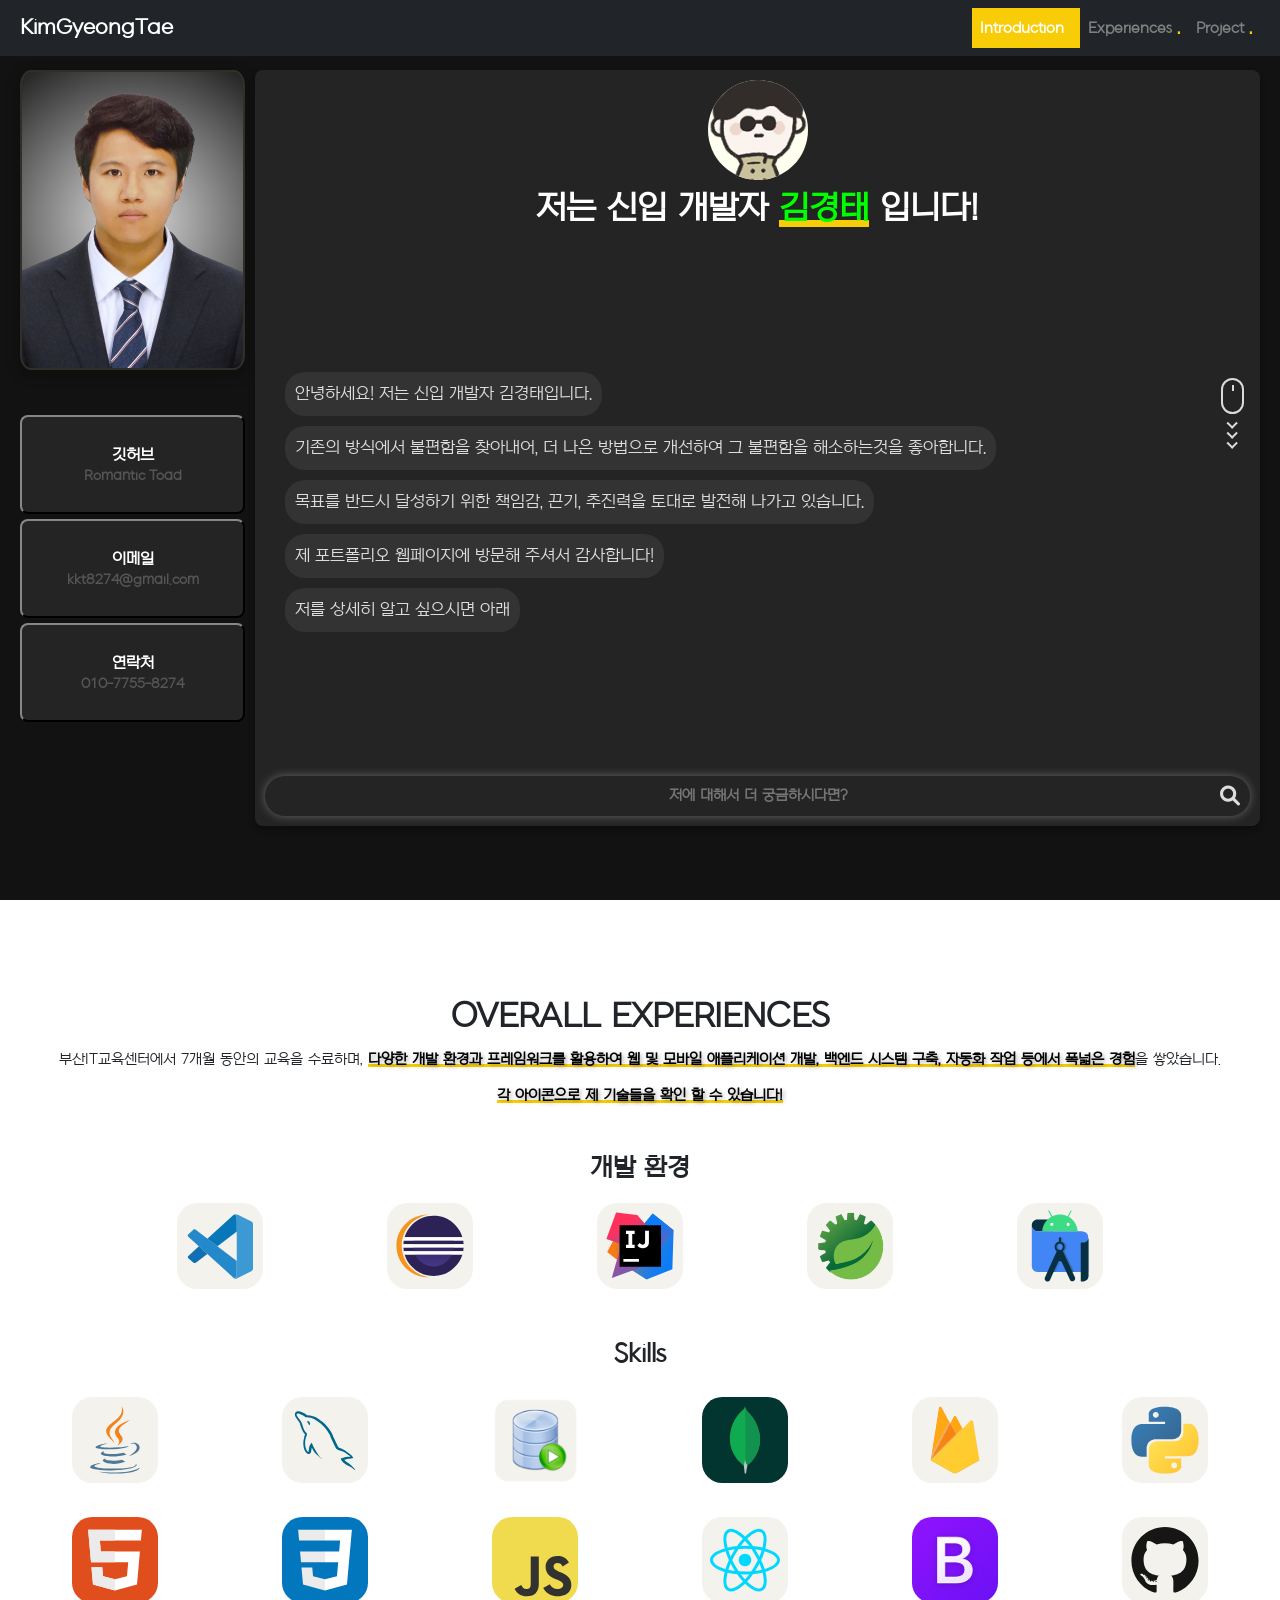
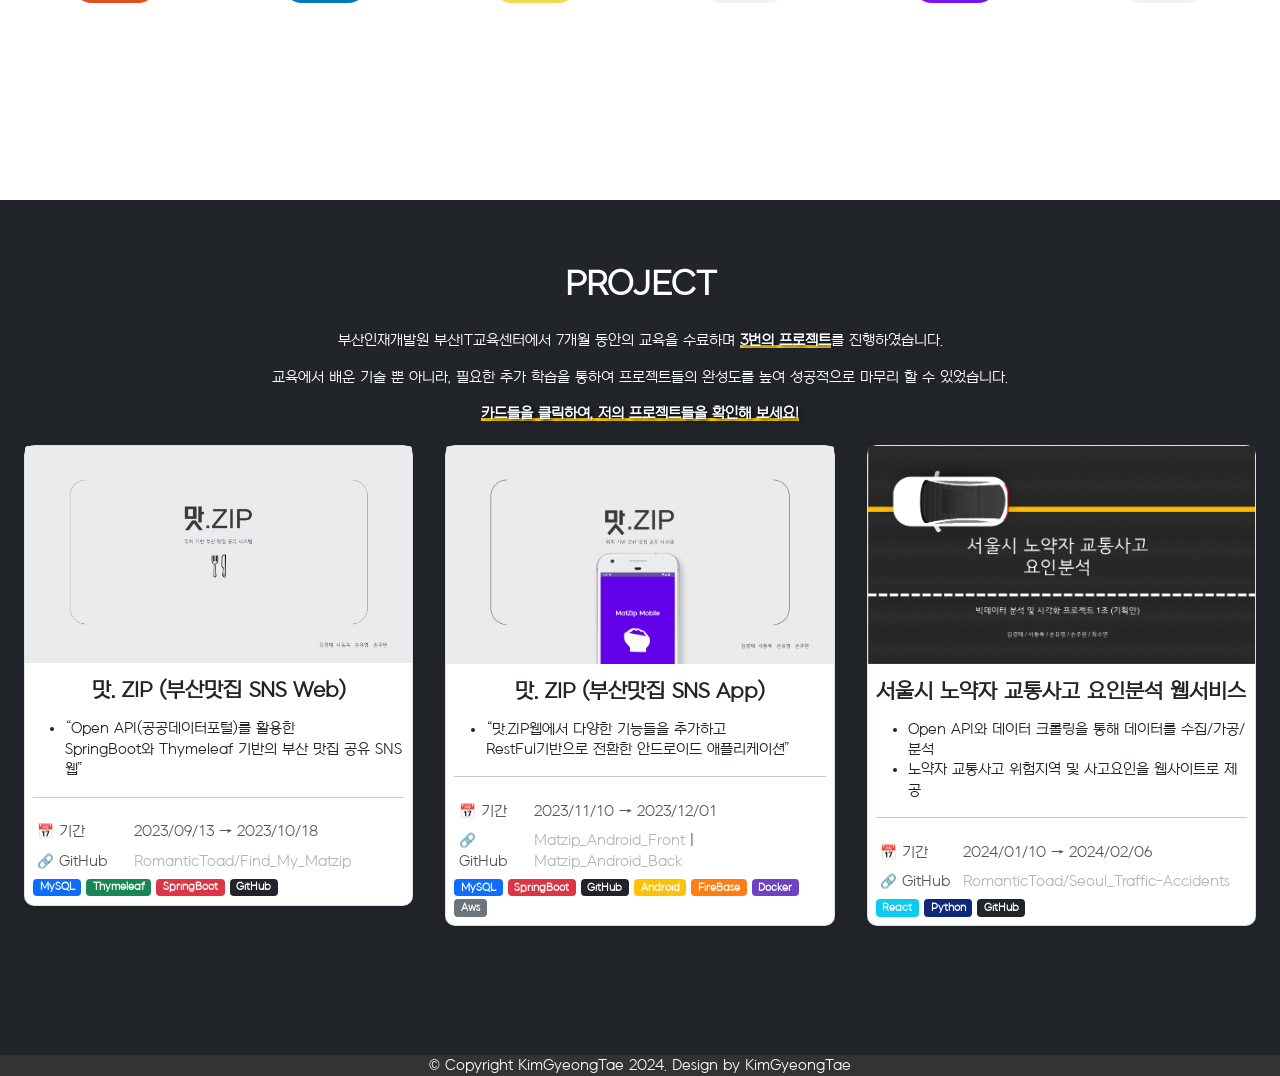
==== commit a9d6f830: "오타 및 프로젝트 강조조" ====
--- a/index.html
+++ b/index.html
@@ -1969,7 +1969,7 @@
         position: relative;
         width: 100%; /* 컨테이너를 화면 너비에 맞추기 */
       }
-      .skills-container2:hover{
+      .skills-container2:hover {
         transform: scale(1.05);
         transition: transform 0.3s ease, box-shadow 0.3s ease; /* 부드러운 애니메이션 추가 */
       }
@@ -2006,7 +2006,7 @@
       /* 호버 시 아래쪽 그림자 고정 */
       .skills-container2:hover .overlay {
         box-shadow: 0 0px 15px 5px rgba(0, 123, 255, 0.7); /* 고정된 파란색 그림자 */
-        background-color:  rgba(0, 123, 255, 0.2);
+        background-color: rgba(0, 123, 255, 0.2);
       }
 
       /* .details-text {
@@ -2357,8 +2357,9 @@
             Project
           </h2>
           <p>
-            부산인재개발원 부산IT교육센터에서 7개월 동안의 교육을 수료하며 3개의
-            프로젝트를 진행하였습니다.
+            부산인재개발원 부산IT교육센터에서 7개월 동안의 교육을 수료하며
+            <span class="underline-effect4">3번의 프로젝트</span>를
+            진행하였습니다.
           </p>
           <p>
             교육에서 배운 기술 뿐 아니라, 필요한 추가 학습을 통하여 프로젝트들의
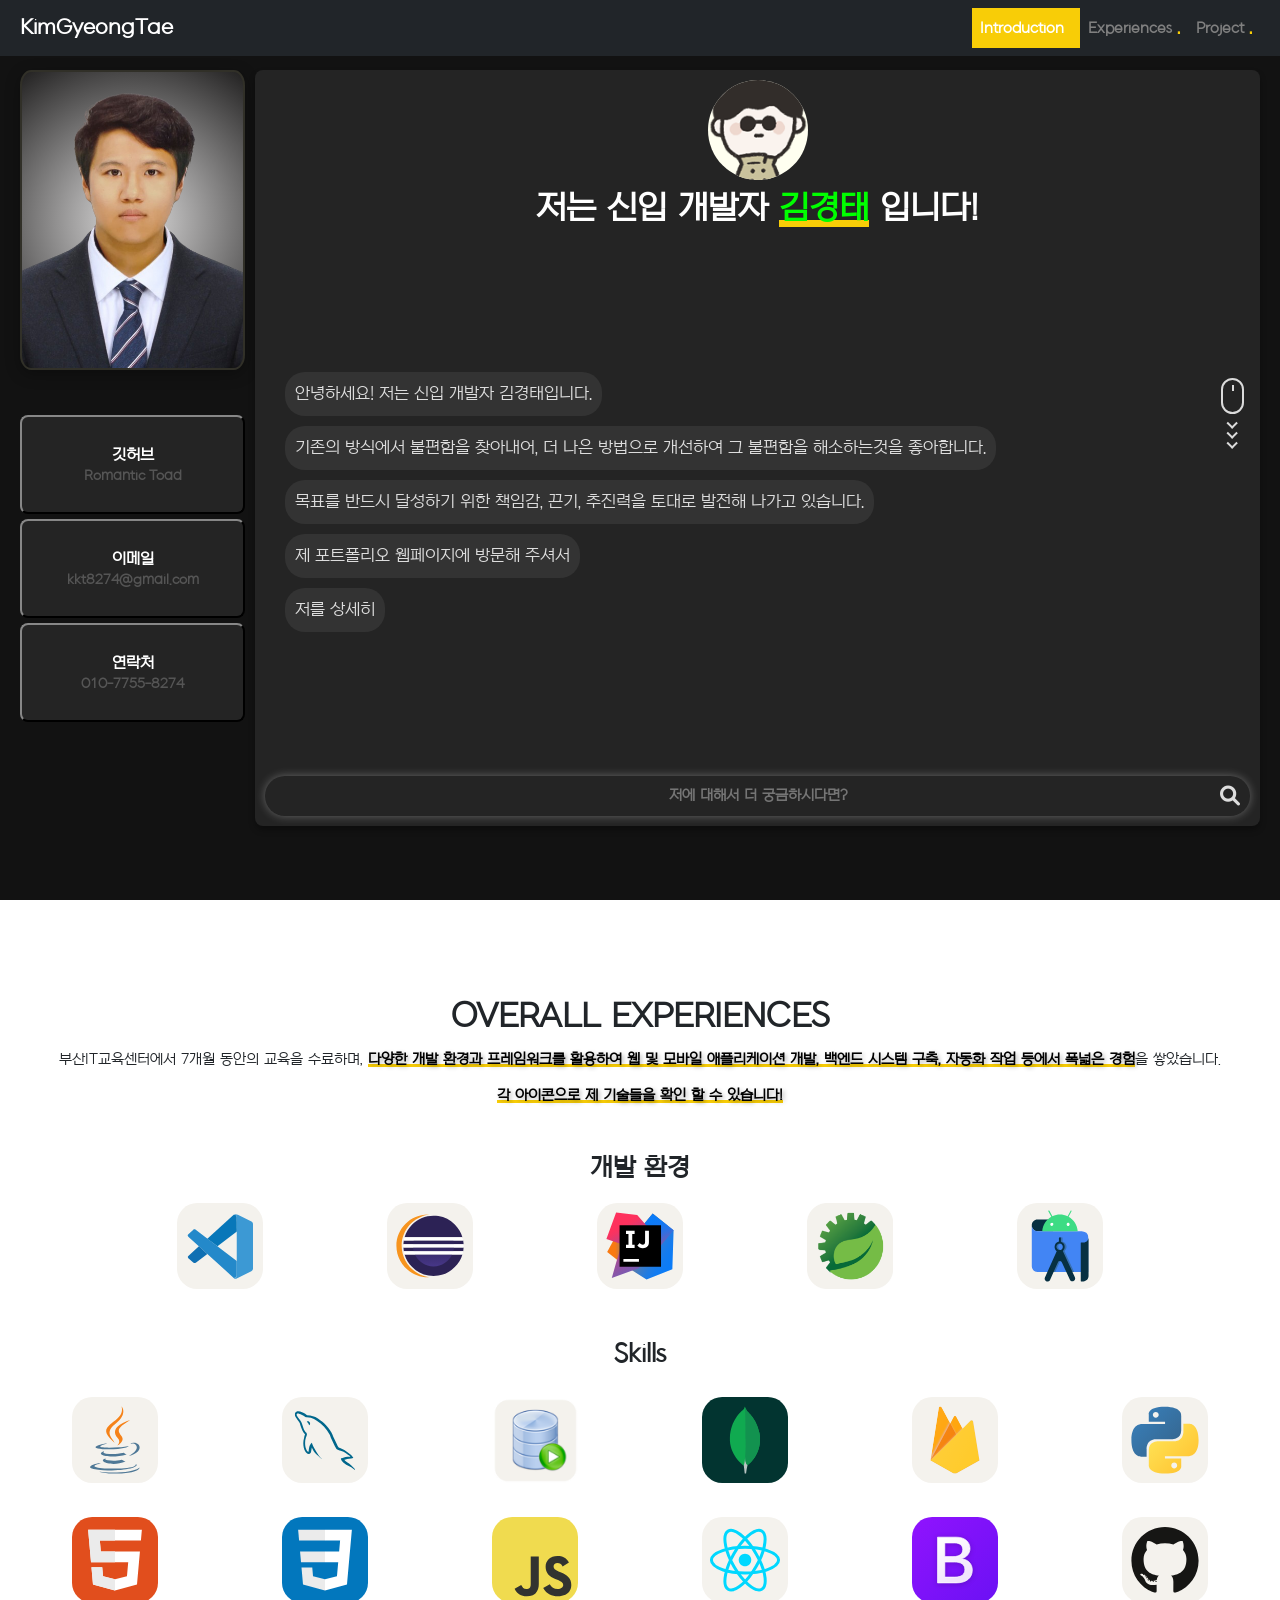
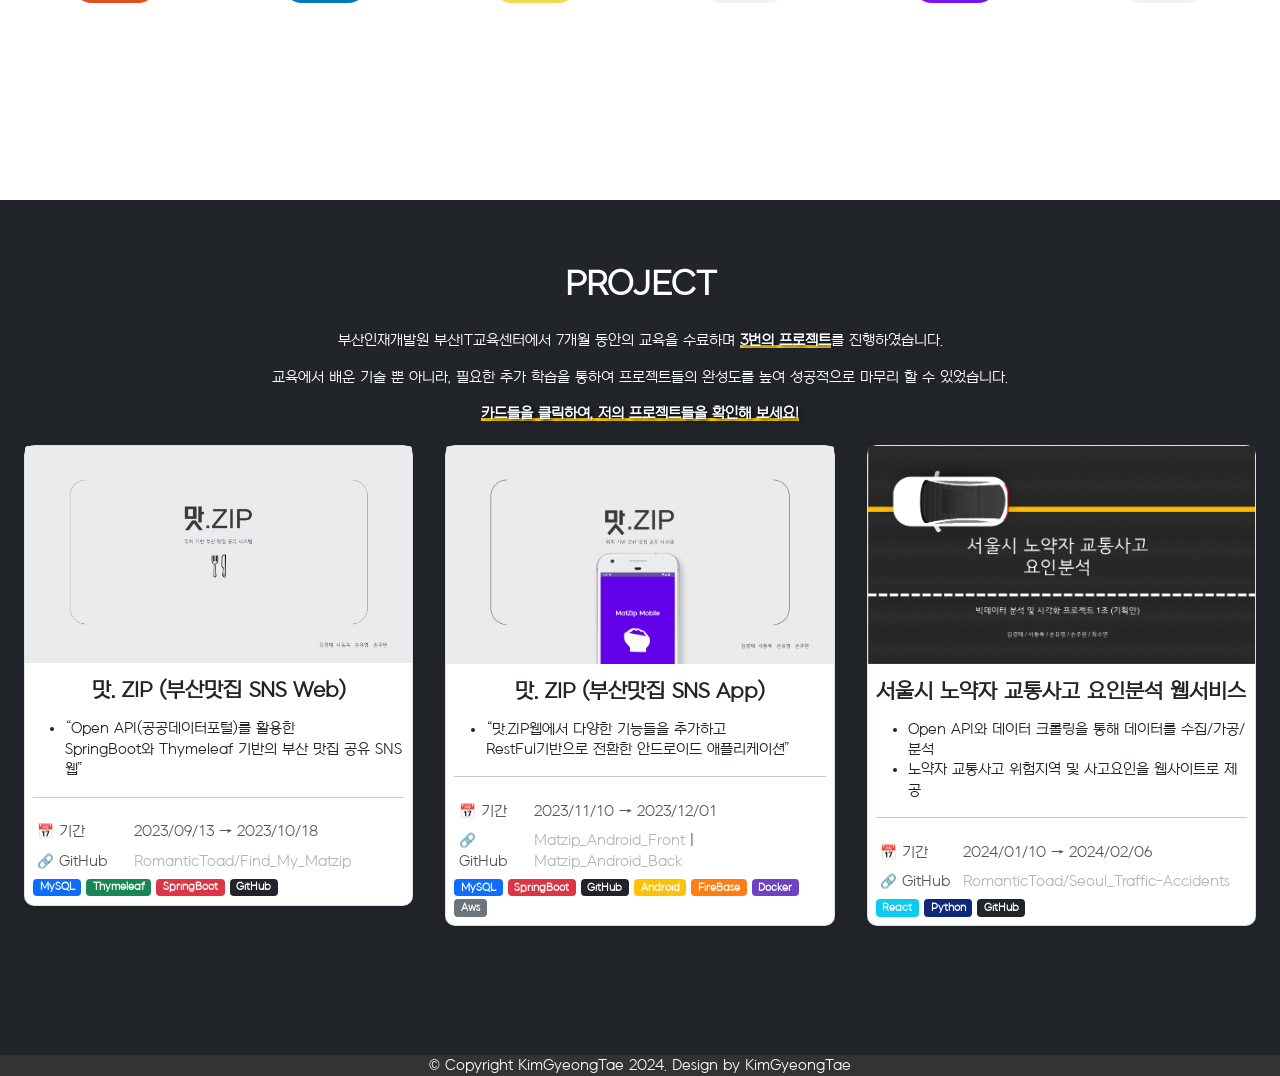
==== commit 6d1e7419: "방문자 수 추적" ====
--- a/index.html
+++ b/index.html
@@ -12,6 +12,21 @@
       rel="stylesheet"
       href="https://cdnjs.cloudflare.com/ajax/libs/font-awesome/6.0.0-beta3/css/all.min.css"
     />
+    <!-- Google tag (gtag.js) -->
+    <script
+      async
+      src="https://www.googletagmanager.com/gtag/js?id=G-MW354JL6J4"
+    ></script>
+    <script>
+      window.dataLayer = window.dataLayer || [];
+      function gtag() {
+        dataLayer.push(arguments);
+      }
+      gtag("js", new Date());
+
+      gtag("config", "G-MW354JL6J4");
+    </script>
+    <!-- Google tag (gtag.js) -->
     <style>
       @import url("https://fonts.googleapis.com/css2?family=Roboto:wght@400;700&display=swap");
       body {
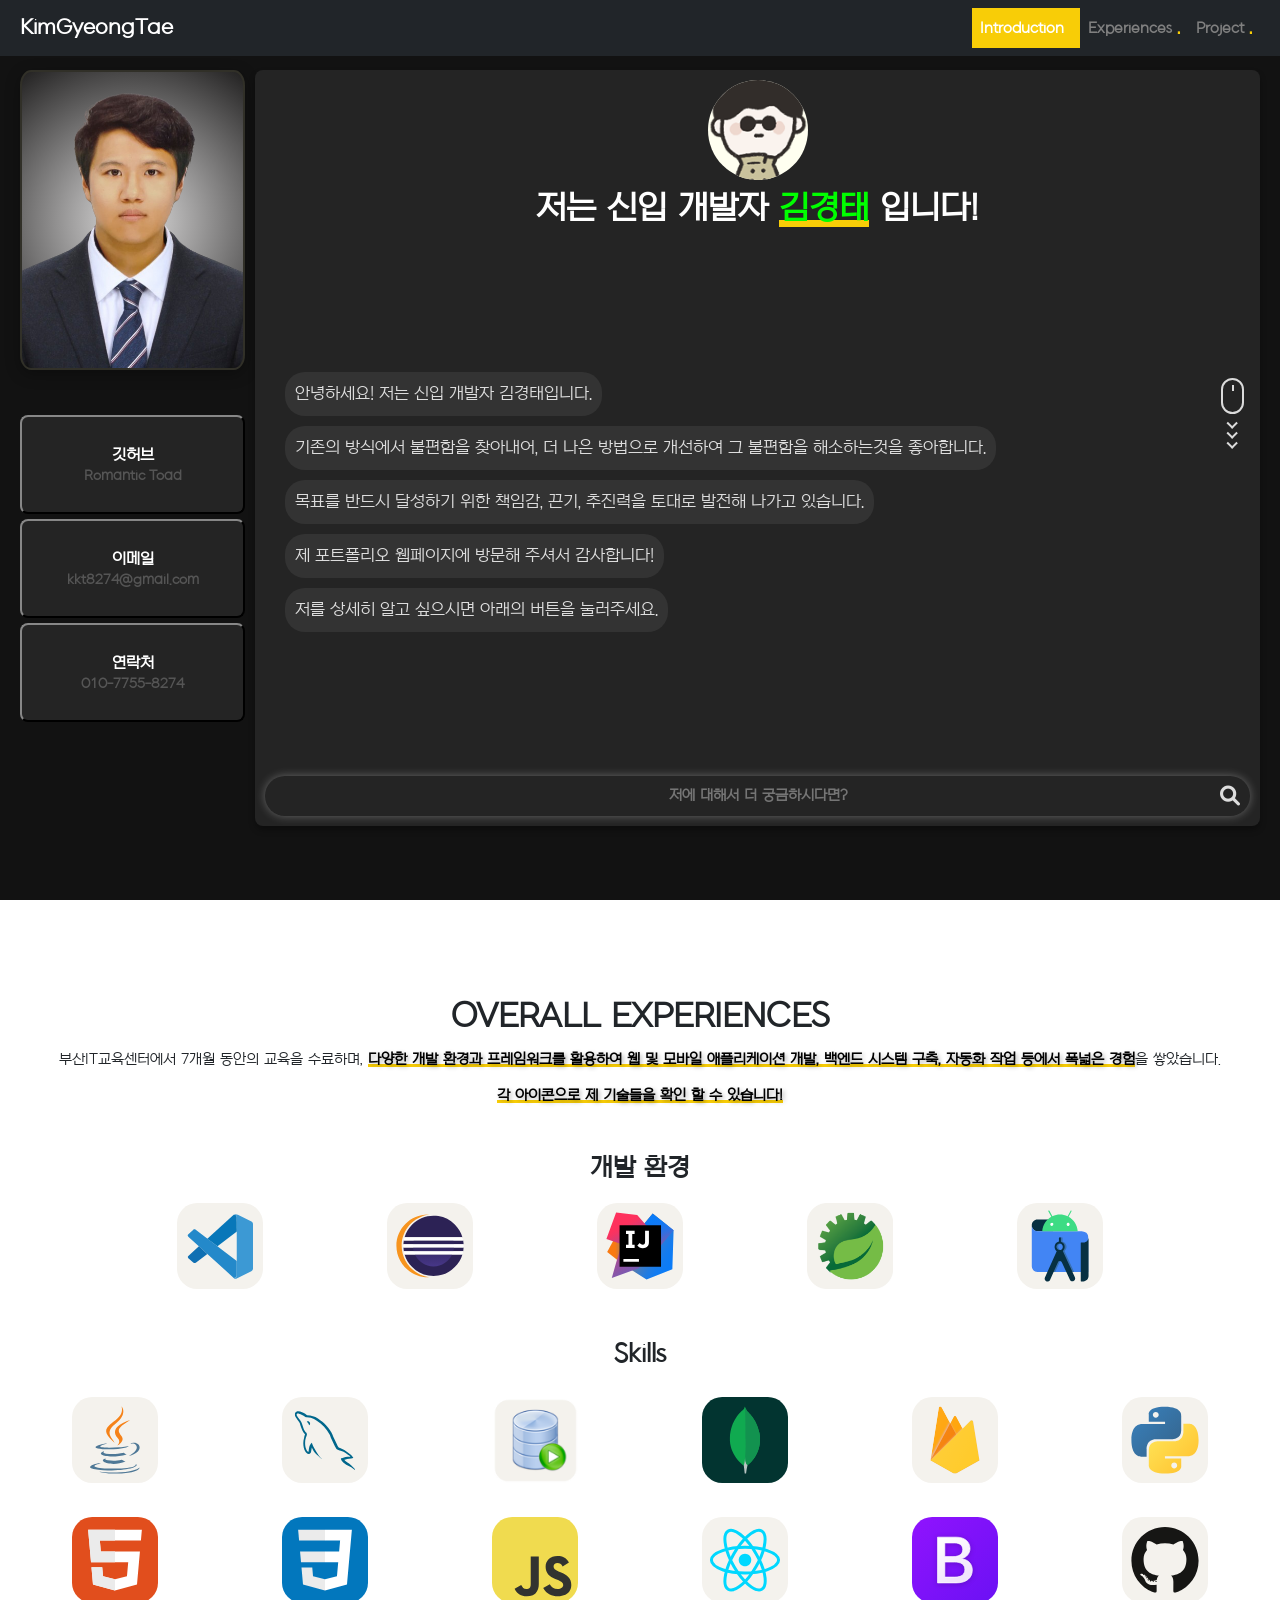
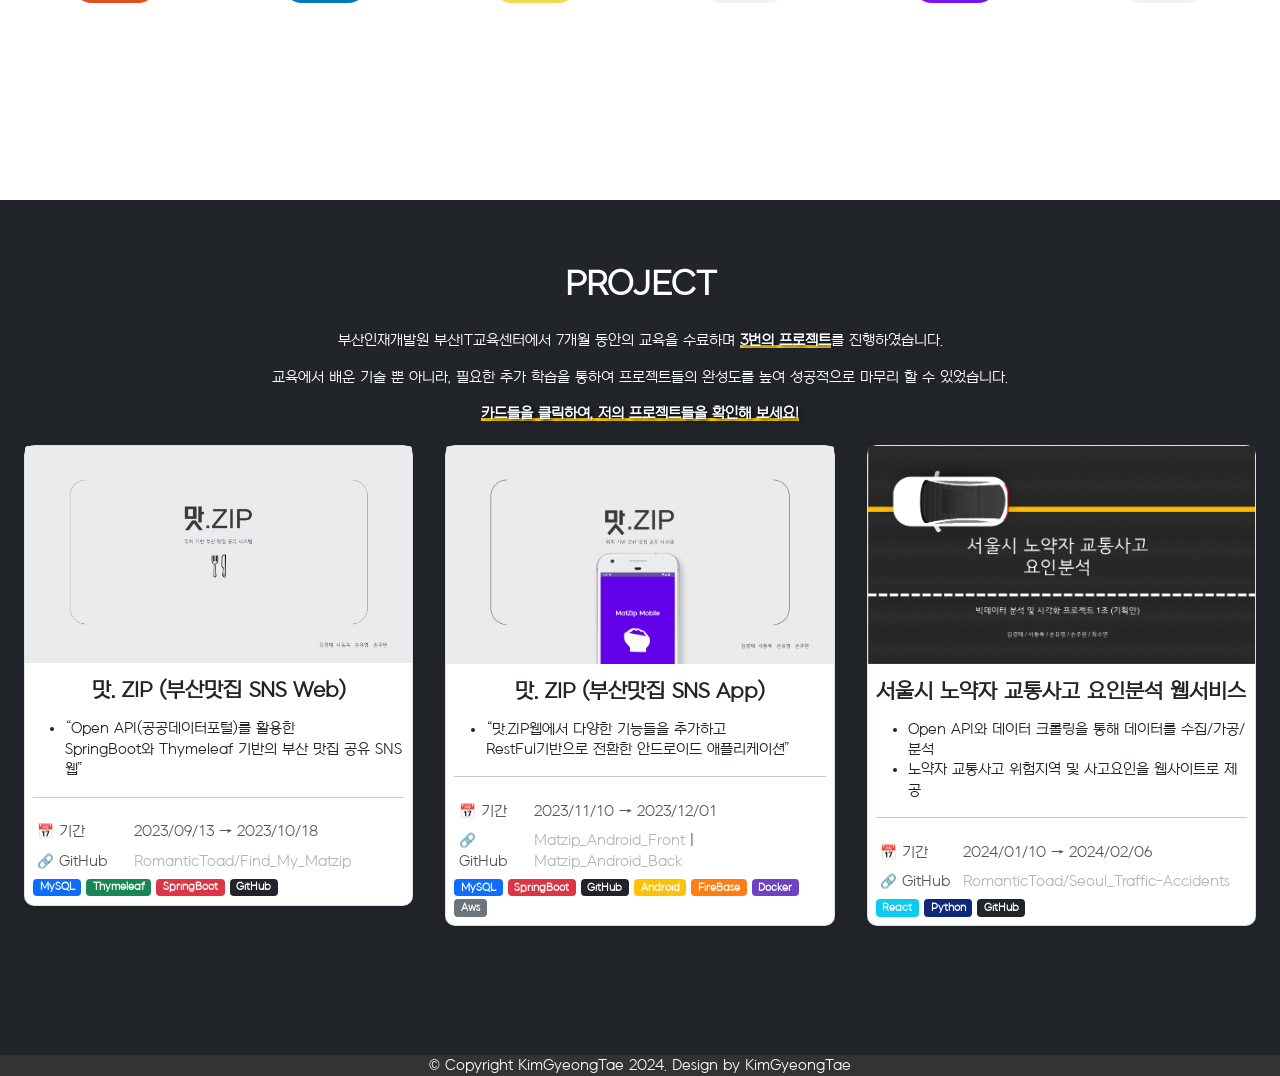
==== commit 969c6547: "구글 태그매니저 설치" ====
--- a/index.html
+++ b/index.html
@@ -27,6 +27,13 @@
       gtag("config", "G-MW354JL6J4");
     </script>
     <!-- Google tag (gtag.js) -->
+     <!-- Google Tag Manager -->
+<script>(function(w,d,s,l,i){w[l]=w[l]||[];w[l].push({'gtm.start':
+  new Date().getTime(),event:'gtm.js'});var f=d.getElementsByTagName(s)[0],
+  j=d.createElement(s),dl=l!='dataLayer'?'&l='+l:'';j.async=true;j.src=
+  'https://www.googletagmanager.com/gtm.js?id='+i+dl;f.parentNode.insertBefore(j,f);
+  })(window,document,'script','dataLayer','GTM-WGHFMZVX');</script>
+  <!-- End Google Tag Manager -->
     <style>
       @import url("https://fonts.googleapis.com/css2?family=Roboto:wght@400;700&display=swap");
       body {
@@ -546,6 +553,10 @@
   </head>
   <!-- 스크롤 할 때 내비게이션이 따라감. -->
   <body>
+    <!-- Google Tag Manager (noscript) -->
+<noscript><iframe src="https://www.googletagmanager.com/ns.html?id=GTM-WGHFMZVX"
+  height="0" width="0" style="display:none;visibility:hidden"></iframe></noscript>
+  <!-- End Google Tag Manager (noscript) -->
     <!-- 내비게이션 시작 -->
 
     <!-- 네비 상단에 고정 fixed-top -->
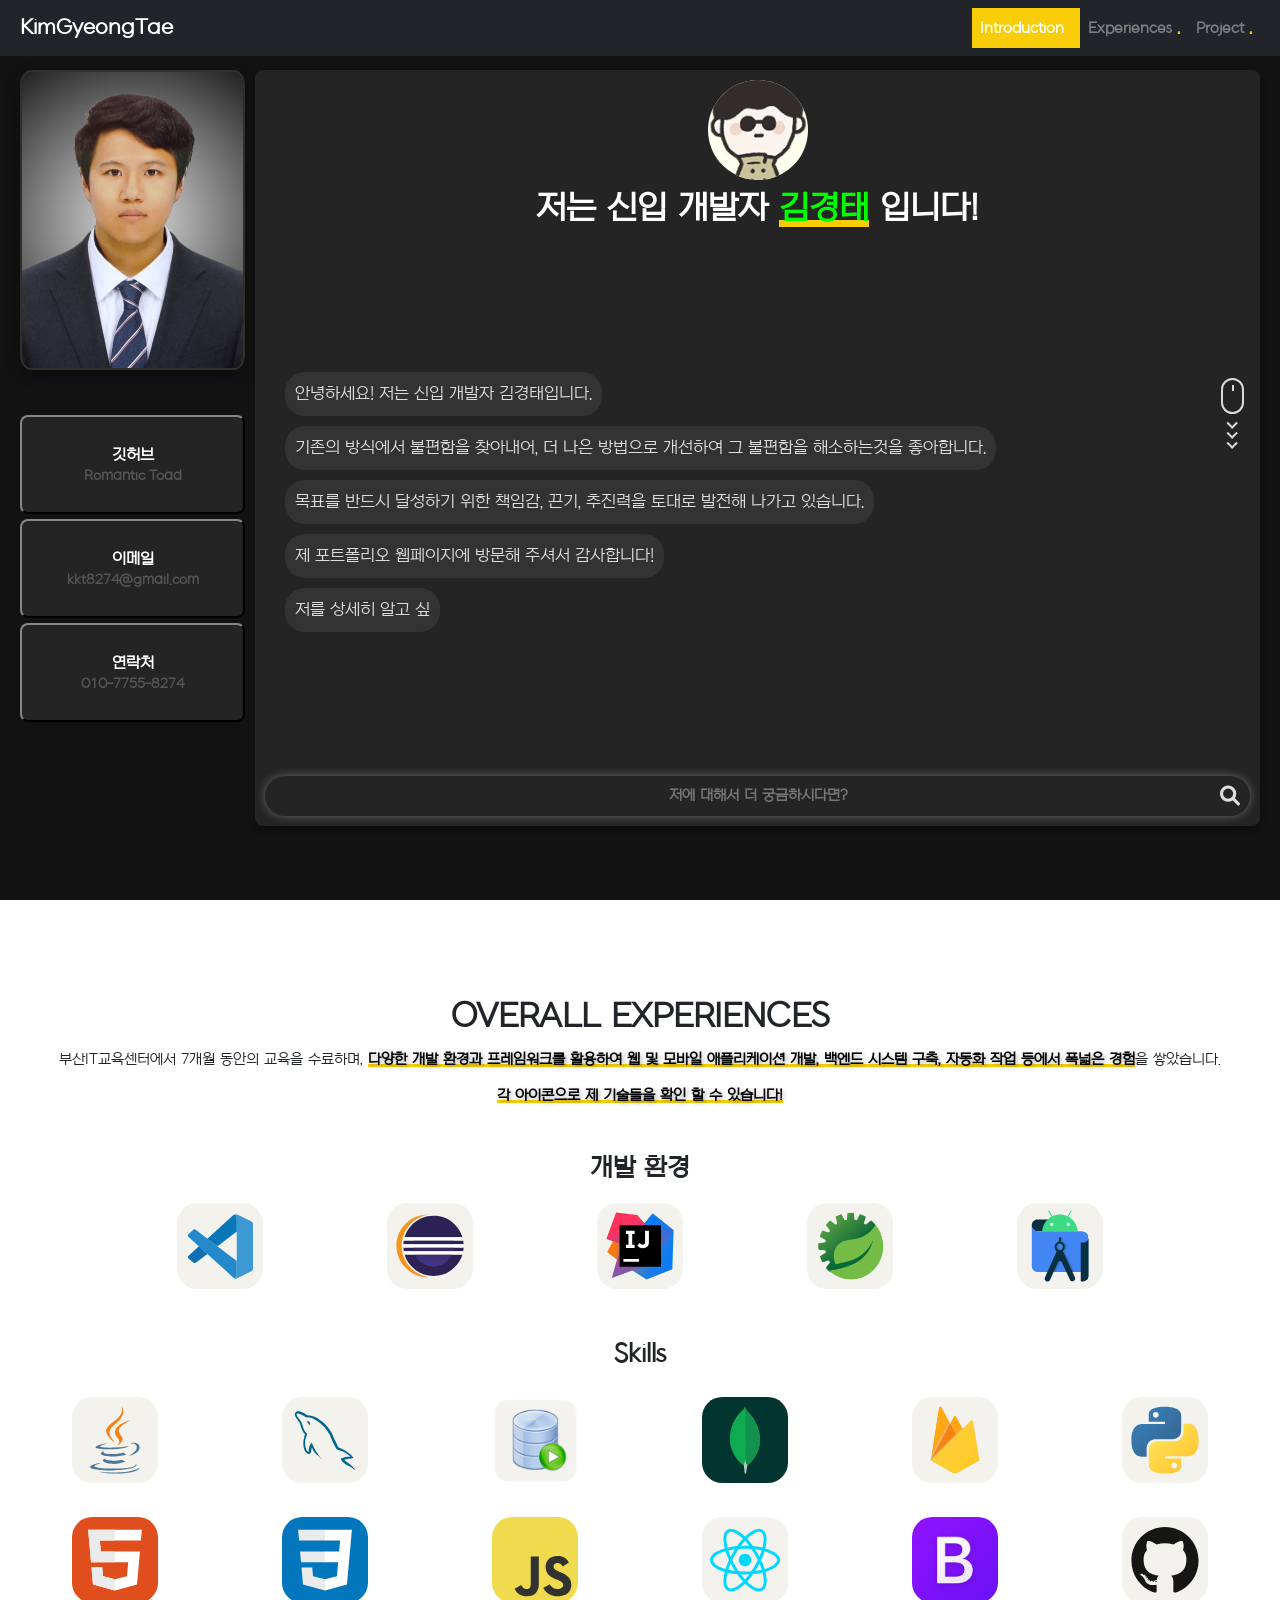
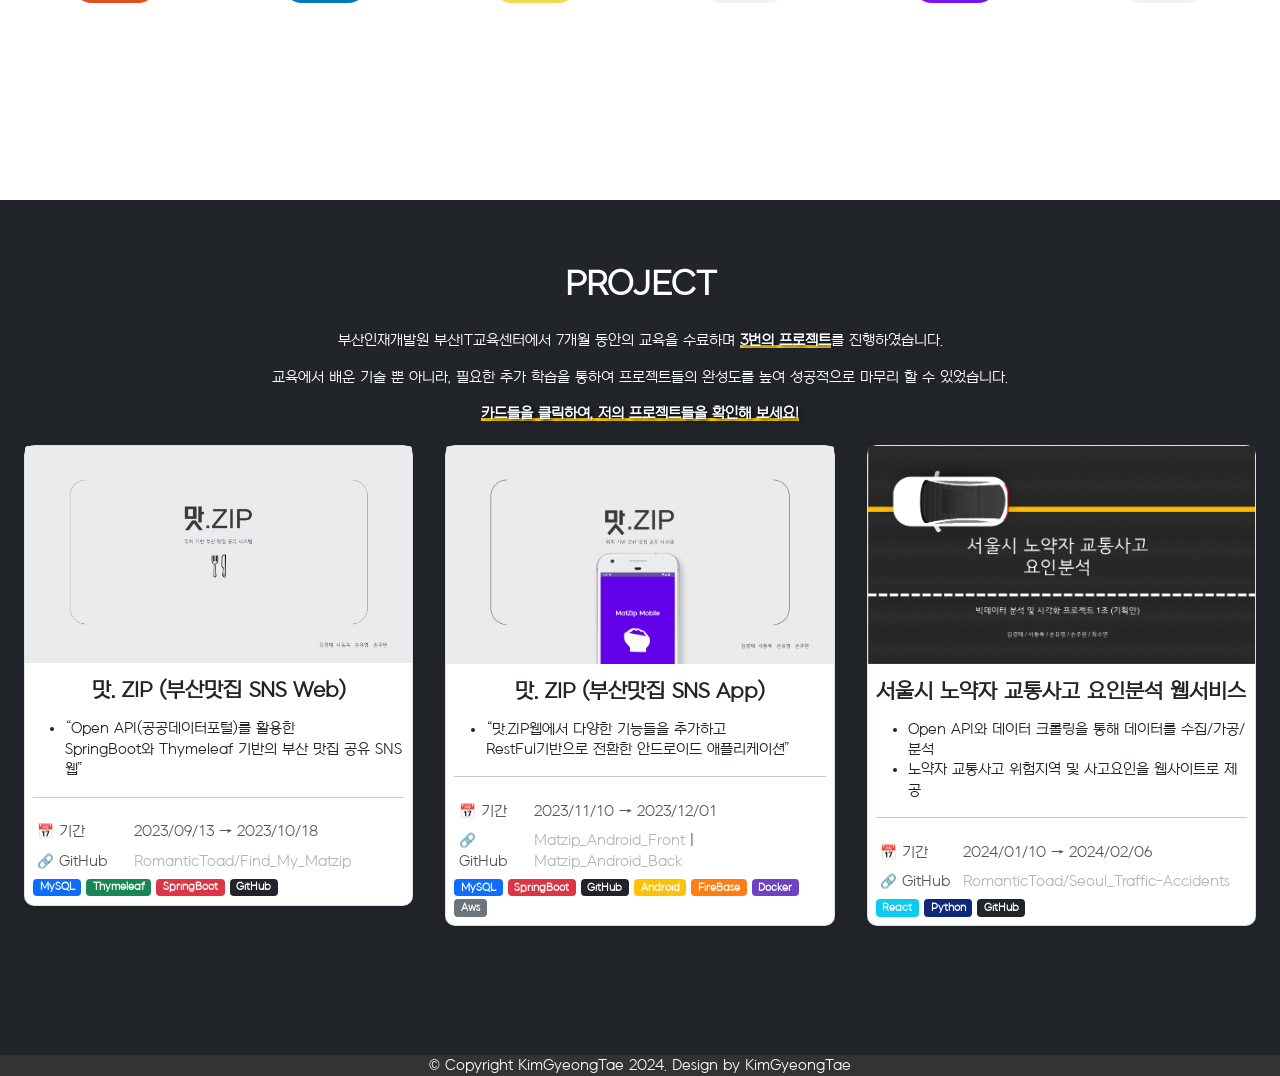
==== commit c28dd8a7: "자소서 수정" ====
--- a/index.html
+++ b/index.html
@@ -27,13 +27,20 @@
       gtag("config", "G-MW354JL6J4");
     </script>
     <!-- Google tag (gtag.js) -->
-     <!-- Google Tag Manager -->
-<script>(function(w,d,s,l,i){w[l]=w[l]||[];w[l].push({'gtm.start':
-  new Date().getTime(),event:'gtm.js'});var f=d.getElementsByTagName(s)[0],
-  j=d.createElement(s),dl=l!='dataLayer'?'&l='+l:'';j.async=true;j.src=
-  'https://www.googletagmanager.com/gtm.js?id='+i+dl;f.parentNode.insertBefore(j,f);
-  })(window,document,'script','dataLayer','GTM-WGHFMZVX');</script>
-  <!-- End Google Tag Manager -->
+    <!-- Google Tag Manager -->
+    <script>
+      (function (w, d, s, l, i) {
+        w[l] = w[l] || [];
+        w[l].push({ "gtm.start": new Date().getTime(), event: "gtm.js" });
+        var f = d.getElementsByTagName(s)[0],
+          j = d.createElement(s),
+          dl = l != "dataLayer" ? "&l=" + l : "";
+        j.async = true;
+        j.src = "https://www.googletagmanager.com/gtm.js?id=" + i + dl;
+        f.parentNode.insertBefore(j, f);
+      })(window, document, "script", "dataLayer", "GTM-WGHFMZVX");
+    </script>
+    <!-- End Google Tag Manager -->
     <style>
       @import url("https://fonts.googleapis.com/css2?family=Roboto:wght@400;700&display=swap");
       body {
@@ -549,14 +556,43 @@
           display: none;
         }
       }
+
+      /* 블러 상태를 정의한 클래스 */
+      .blurred {
+        filter: blur(6px);
+        /* 필요에 따라 내부 요소 클릭 방지 */
+        pointer-events: none;
+      }
+
+      /* 전환 효과(선택 사항) */
+      #blur-container {
+        transition: filter 0.3s ease;
+      }
+
+      /* 버튼 스타일 (선택 사항) */
+      .reveal-btn {
+        margin: 1rem 0;
+        cursor: pointer;
+        background-color: #6c5ce7; /* 보라색 계열 예시 */
+        color: #fff;
+        padding: 0.5rem 1rem;
+        border: none;
+        border-radius: 4px;
+      }
     </style>
   </head>
   <!-- 스크롤 할 때 내비게이션이 따라감. -->
   <body>
     <!-- Google Tag Manager (noscript) -->
-<noscript><iframe src="https://www.googletagmanager.com/ns.html?id=GTM-WGHFMZVX"
-  height="0" width="0" style="display:none;visibility:hidden"></iframe></noscript>
-  <!-- End Google Tag Manager (noscript) -->
+    <noscript
+      ><iframe
+        src="https://www.googletagmanager.com/ns.html?id=GTM-WGHFMZVX"
+        height="0"
+        width="0"
+        style="display: none; visibility: hidden"
+      ></iframe
+    ></noscript>
+    <!-- End Google Tag Manager (noscript) -->
     <!-- 내비게이션 시작 -->
 
     <!-- 네비 상단에 고정 fixed-top -->
@@ -874,6 +910,7 @@
             style="cursor: pointer"
             data-bs-toggle="modal"
             data-bs-target="#aboutModal"
+            data-button-id="자소서 열림"
             readonly
           />
           <i class="fa fa-search"></i>
@@ -1083,7 +1120,11 @@
         <!-- 개발 환경 -->
       </div>
       <!-- skills -->
-      <div class="skills-container2" onclick="showModal()">
+      <div
+        class="skills-container2"
+        onclick="showModal()"
+        data-button-id="기술스택 모달 열림"
+      >
         <div>
           <p class="fw-bold fs-4" style="margin-bottom: 0.5rem">Skills</p>
         </div>
@@ -2409,6 +2450,7 @@
               class="card"
               style="width: auto"
               data-modal-target="#promodal1"
+              data-button-id="1차 프로젝트 모달 열림"
             >
               <img
                 src="image/1th/intro/맛집인트로.jpg"
@@ -3046,6 +3088,7 @@
               class="card"
               style="width: auto"
               data-modal-target="#promodal2"
+              data-button-id="2차 프로젝트 모달 열림"
             >
               <img
                 src="image/2th/intro/맛집모바일인트로.avif"
@@ -3737,6 +3780,7 @@
               class="card"
               style="width: auto"
               data-modal-target="#promodal3"
+              data-button-id="3차 프로젝트 모달 열림"
             >
               <img
                 src="image/3th/intro/3차인트로.png"
@@ -4820,6 +4864,9 @@
           });
         });
       });
+      function toggleBlur() {
+        document.getElementById("blur-container").classList.toggle("blurred");
+      }
     </script>
     <!-- 프로젝트 스크립트 -->
     <style>
@@ -5050,147 +5097,153 @@
           </div>
           <div class="modal-body">
             <!-- 학력 자격 경력 -->
-            <table class="table">
-              <!-- 학력 섹션 -->
-              <tr>
-                <td style="width: 30%">
-                  <div class="section-box">
-                    <img
-                      src="image/graduate_purple.svg"
-                      alt="학력 아이콘"
-                      width="24vh"
-                      height="24vh"
-                    />
-                    <span>학력</span>
-                  </div>
-                </td>
-                <td>
-                  <div class="d-flex flex-column">
-                    <div class="badge bg-darkpurple mb-2">
-                      2013. 03 ~ 2019. 03
+            <button class="reveal-btn" onclick="toggleBlur()">
+              학력 / 자격 및 수료 / 경력을 확인하고 싶으시면 클릭해주세요
+            </button>
+            <!-- 블러 처리가 적용될 영역 -->
+            <div id="blur-container" class="blurred">
+              <table class="table">
+                <!-- 학력 섹션 -->
+                <tr>
+                  <td style="width: 30%">
+                    <div class="section-box">
+                      <img
+                        src="image/graduate_purple.svg"
+                        alt="학력 아이콘"
+                        width="24vh"
+                        height="24vh"
+                      />
+                      <span>학력</span>
                     </div>
-                    <div class="about-name">
-                      동서대학교 신소재공학전공
-                      <dd>[취업으로 인한 중퇴]</dd>
+                  </td>
+                  <td>
+                    <div class="d-flex flex-column">
+                      <div class="badge bg-darkpurple mb-2">
+                        2013. 03 ~ 2019. 03
+                      </div>
+                      <div class="about-name">
+                        동서대학교 신소재공학전공
+                        <dd>[취업으로 인한 중퇴]</dd>
+                      </div>
                     </div>
-                  </div>
-                  <div class="d-flex flex-column">
-                    <div class="badge bg-darkpurple mb-2">2013. 02</div>
-                    <div class="about-name">부산남일고등학교 졸업</div>
-                  </div>
-                </td>
-              </tr>
-              <!-- 자격 및 수료 섹션 -->
-              <tr>
-                <td>
-                  <div class="section-box">
-                    <img
-                      src="image/trophy_purple.svg"
-                      alt="자격 및 수료 아이콘"
-                      width="24"
-                      height="24"
-                    />
-                    <span>자격 및 수료</span>
-                  </div>
-                </td>
-                <td>
-                  <!-- 한 묶음 -->
-                  <div class="d-flex flex-column">
-                    <div class="badge bg-darkpurple mb-2">2024. 02.</div>
-                    <div class="about-name">
-                      실무 프로젝트 기반 빅데이터 분석 & 시각화 UI 콘텐츠 개발
-                      <dd>[(재)부산인재개발원 부산IT교육센터 (1000 시간)]</dd>
+                    <div class="d-flex flex-column">
+                      <div class="badge bg-darkpurple mb-2">2013. 02</div>
+                      <div class="about-name">부산남일고등학교 졸업</div>
                     </div>
-                  </div>
-                  <!-- 한 묶음 -->
-                  <div class="d-flex flex-column">
-                    <div class="badge bg-darkpurple mb-2">2024. 03.</div>
-                    <div class="about-name">
-                      자동차 운전 면허증
-                      <dd>[2종 보통]</dd>
+                  </td>
+                </tr>
+                <!-- 자격 및 수료 섹션 -->
+                <tr>
+                  <td>
+                    <div class="section-box">
+                      <img
+                        src="image/trophy_purple.svg"
+                        alt="자격 및 수료 아이콘"
+                        width="24"
+                        height="24"
+                      />
+                      <span>자격 및 수료</span>
                     </div>
-                  </div>
-                  <!-- 한 묶음 -->
-                  <div class="d-flex flex-column">
-                    <div class="badge bg-darkpurple mb-2">2016. 05.</div>
-                    <div class="about-name">
-                      육군 병장 만기전역
-                      <dd>[9사단 백마부대 보급계원]</dd>
+                  </td>
+                  <td>
+                    <!-- 한 묶음 -->
+                    <div class="d-flex flex-column">
+                      <div class="badge bg-darkpurple mb-2">2024. 02.</div>
+                      <div class="about-name">
+                        실무 프로젝트 기반 빅데이터 분석 & 시각화 UI 콘텐츠 개발
+                        <dd>[(재)부산인재개발원 부산IT교육센터 (1000 시간)]</dd>
+                      </div>
                     </div>
-                  </div>
-                  <!-- 한 묶음 -->
-                </td>
-              </tr>
-
-              <!-- 경력 섹션 -->
-              <!-- 경력 섹션 -->
-              <tr>
-                <td>
-                  <div class="section-box">
-                    <img
-                      src="image/briefcase_purple.svg"
-                      alt="경력 아이콘"
-                      width="24"
-                      height="24"
-                    />
-                    <span>경력</span>
-                  </div>
-                </td>
-                <td>
-                  <!-- 묶음 -->
-                  <div class="d-flex flex-column">
-                    <div class="badge bg-darkpurple mb-2">
-                      2024.04 ~ 2024.07
+                    <!-- 한 묶음 -->
+                    <div class="d-flex flex-column">
+                      <div class="badge bg-darkpurple mb-2">2024. 03.</div>
+                      <div class="about-name">
+                        자동차 운전 면허증
+                        <dd>[2종 보통]</dd>
+                      </div>
                     </div>
-                    <div class="about-name">
-                      개인 아르바이트
-                      <dd>[퇴직사유 : 취업 준비]</dd>
+                    <!-- 한 묶음 -->
+                    <div class="d-flex flex-column">
+                      <div class="badge bg-darkpurple mb-2">2016. 05.</div>
+                      <div class="about-name">
+                        육군 병장 만기전역
+                        <dd>[9사단 백마부대 보급계원]</dd>
+                      </div>
                     </div>
-                  </div>
-                  <!-- 묶음 -->
-                  <div class="d-flex flex-column">
-                    <div class="badge bg-darkpurple mb-2">
-                      2022.04 ~ 2023.05
+                    <!-- 한 묶음 -->
+                  </td>
+                </tr>
+
+                <!-- 경력 섹션 -->
+                <!-- 경력 섹션 -->
+                <tr>
+                  <td>
+                    <div class="section-box">
+                      <img
+                        src="image/briefcase_purple.svg"
+                        alt="경력 아이콘"
+                        width="24"
+                        height="24"
+                      />
+                      <span>경력</span>
                     </div>
-                    <div class="about-name">
-                      PC CAFE (직원채용, 발주, 매장관리 등 매니저업무)
-                      <dd>[퇴직사유 : 학업]</dd>
+                  </td>
+                  <td>
+                    <!-- 묶음 -->
+                    <div class="d-flex flex-column">
+                      <div class="badge bg-darkpurple mb-2">
+                        2024.04 ~ 2024.07
+                      </div>
+                      <div class="about-name">
+                        개인 아르바이트
+                        <dd>[퇴직사유 : 취업 준비]</dd>
+                      </div>
                     </div>
-                  </div>
-                  <!-- 묶음 -->
-                  <div class="d-flex flex-column">
-                    <div class="badge bg-darkpurple mb-2">
-                      2021.07 ~ 2022.03
+                    <!-- 묶음 -->
+                    <div class="d-flex flex-column">
+                      <div class="badge bg-darkpurple mb-2">
+                        2022.04 ~ 2023.05
+                      </div>
+                      <div class="about-name">
+                        PC CAFE (직원채용, 발주, 매장관리 등 매니저업무)
+                        <dd>[퇴직사유 : 학업]</dd>
+                      </div>
                     </div>
-                    <div class="about-name">
-                      소형 마트 야채코너 (발주 및 상품 관리/판매)
-                      <dd>[퇴직사유 : 폐업]</dd>
+                    <!-- 묶음 -->
+                    <div class="d-flex flex-column">
+                      <div class="badge bg-darkpurple mb-2">
+                        2021.07 ~ 2022.03
+                      </div>
+                      <div class="about-name">
+                        소형 마트 야채코너 (발주 및 상품 관리/판매)
+                        <dd>[퇴직사유 : 폐업]</dd>
+                      </div>
                     </div>
-                  </div>
-                  <!-- 묶음 -->
-                  <div class="d-flex flex-column">
-                    <div class="badge bg-darkpurple mb-2">
-                      2018.01 ~ 2021.06
+                    <!-- 묶음 -->
+                    <div class="d-flex flex-column">
+                      <div class="badge bg-darkpurple mb-2">
+                        2018.01 ~ 2021.06
+                      </div>
+                      <div class="about-name">
+                        PC CAFE (직원채용, 발주, 매장관리 등 매니저업무)
+                        <dd>[퇴직사유 : COVID19로 인한 경영악화로 폐업]</dd>
+                      </div>
                     </div>
-                    <div class="about-name">
-                      PC CAFE (직원채용, 발주, 매장관리 등 매니저업무)
-                      <dd>[퇴직사유 : COVID19로 인한 경영악화로 폐업]</dd>
+                    <!-- 묶음 -->
+                    <div class="d-flex flex-column">
+                      <div class="badge bg-darkpurple mb-2">
+                        2013.03 ~ 2014.08
+                      </div>
+                      <div class="about-name">
+                        대학교 봉사활동 동아리 '더불어사는세상' 부회장
+                        <dd>[동아리 관리 및 봉사활동 소개 및 알선]</dd>
+                      </div>
                     </div>
-                  </div>
-                  <!-- 묶음 -->
-                  <div class="d-flex flex-column">
-                    <div class="badge bg-darkpurple mb-2">
-                      2013.03 ~ 2014.08
-                    </div>
-                    <div class="about-name">
-                      대학교 봉사활동 동아리 '더불어사는세상' 부회장
-                      <dd>[동아리 관리 및 봉사활동 소개 및 알선]</dd>
-                    </div>
-                  </div>
-                  <!-- 묶음 -->
-                </td>
-              </tr>
-            </table>
+                    <!-- 묶음 -->
+                  </td>
+                </tr>
+              </table>
+            </div>
             <!-- 학력 자격 경력끝 -->
             <!-- 자기소개서 -->
             <!-- 성장과정 -->
@@ -5217,15 +5270,19 @@
                     이를 실현하기 위해서는 단순한 호기심을 넘어서, 직접 배우고
                     개발할 수 있는 역량이 필요하다는 결론에 이르렀습니다.<br /><br />
 
-                    이 결심으로, 오랜 시간 해오던 일을 내려놓고 개발자가 되기
-                    위해 새로운 길을 선택했습니다. <br />1000 시간의 프로그램
-                    개발 교육 과정을 통해 첫발을 내디뎠으며,<br />
-                    앞으로도 깊이 있는 학습과 실무 경험을 통해 더 나은 개발자로
-                    성장해 나가려 합니다.
+                    이 결심으로, 길게 해오던 일을 내려놓고 개발자가 되기 위해
+                    1,000시간의 프로그램 개발 교육 수료를 통해 첫발을
+                    내디뎠습니다.<br />
+                    ‘단순히 개발하는 것을 넘어, 그 기술로 사람들의 삶을 더
+                    풍요롭게 만든다’라는 철학을 기반으로 사용자가 필요로 하는
+                    프로그램을 개발하고자 하는 목표가 생겼고,<br />이를 위해
+                    앞으로 깊이 있는 학습과 실무 경험을 통해 중요하게 생각하는
+                    가치들을 지키며 더 나은 개발자로 성장하려 하고 있습니다.
                   </div>
                 </div>
               </div>
               <!-- 성장과정 내용 -->
+              <hr />
               <!-- 성격 -->
               <div class="section-box" style="margin-bottom: 30px">
                 <span>😊 성격</span>
@@ -5315,13 +5372,25 @@
                     이 경험들은 문제를 해결하고 개선하는 과정을 거쳐 더 나은
                     결과를 만들어내는 데 있어 중요한 밑거름이 되었습니다.<br />
                     이 태도를 유지하며 개발자로서도 문제에 귀 기울이고, 빠르게
-                    해결하며, 더 나은 결과를 만들어내는 데 앞장설 것입니다.
+                    해결하며, 더 나은 결과를 만들어내는 데 앞장설 것입니다.<br /><br />
+
+                    이러한 피드백, 개선, 결과 증명의 자세는 취업 후, 업무에서
+                    적용하여 성공적인 프로젝트에 기여할 수 있다고 생각합니다.<br />
+                    고객들이 더 필요로 하는 기능, 불편한 기능들을 빠르게
+                    수용하여 팀원들과의 소통과 빠른 개선을 통해 문제점을
+                    해결하고 확실한 결과 증명을 통한 신뢰를 쌓는 것으로 동료들과
+                    기업, 고객 모두 만족할 수 있을 만한 결과를 끌어낼
+                    것입니다.<br /><br />
+
+                    앞으로도 변화에 민첩하게 대응하고, 성장을 위한 피드백을
+                    적극적으로 받아들이며, 목표 달성에 최선을 다하는 개발자의
+                    자세를 유지하겠습니다.
                   </div>
                 </div>
               </div>
               <!-- 사회생활 -->
               <hr />
-              <!-- 입사 후 포부 -->
+              <!-- 개발자로서 지향하는 가치와 비전 -->
               <div class="section-box" style="margin-bottom: 30px">
                 <span>😎 개발자로서 지향하는 가치와 비전</span>
               </div>
@@ -5344,32 +5413,38 @@
                     있습니다.<br /><br />
 
                     첫째, <span class="underline-effect4">'달성'</span>입니다.
-                    <br />저는 주어진 과제에 대해 목표를 달성하기 위해 끊임없이
-                    노력하고, 문제를 해결할 때까지 포기하지 않습니다. <br />예를
-                    들어, 안드로이드 애플리케이션 프로젝트 마감일이 다가왔을 때,
-                    Firebase Storage와 Retrofit을 사용한 이미지 저장 기능에
-                    문제가 발생했습니다. <br />이를 해결하기 위해 해당
-                    프래그먼트를 처음부터 리팩토링하고 끝까지 노력한 결과, 더
-                    나은 기능을 구현하며 마감 기한을 맞출 수 있었습니다.
+                    <br />저는 주어진 과제를 끝까지 해결하고 목표를 달성하는
+                    것을 중요하게 생각합니다.<br />
+                    예를 들어, Android App 개발 프로젝트에서 Firebase Storage와
+                    Retrofit을 활용한 이미지 저장 기능 구현에 어려움을
+                    겪었습니다. <br />
+                    하지만 포기하지 않고 해당 Fragment와 Back-End 코드를
+                    분석하여 문제 원인을 파악하고, 전면적인 리팩토링을 통해
+                    기능을 개선하여 기한 내에 프로젝트를 완료했습니다.
                     <br />
-                    저는 이처럼 목표 달성을 위해 다각도로 문제에 접근하고,
-                    빠르게 해결책을 찾아내는 개발자가 될 것입니다.<br /><br />
+                    이처럼 저는 문제 해결을 위해 다각도로 접근하고, 목표 달성을
+                    위해 끊임없이 노력합니다.<br /><br />
 
                     둘째로, <span class="underline-effect4">'신뢰'</span>입니다.
-                    <br />저는 항상 솔직하고 정직한 태도로 일하며, 신뢰할 수
-                    있는 개발자가 되기 위해 노력합니다. <br />협업에서의 신뢰를
-                    가장 중요하게 생각하며, 동료들과의 소통에서도 항상 신뢰를
-                    기반으로 관계를 쌓아왔습니다. <br />꾸준한 노력과 성실함으로
-                    동료들의 신뢰를 얻으며, 목표 달성에 기여할 수 있는 역할을
-                    맡겠습니다.<br /><br />
-
+                    <br />저는 협업을 포함한 사회생활에서 신뢰를 가장 중요하게
+                    생각합니다. <br />
+                    신뢰는 성실하고 꾸준한 태도에서 비롯되며, 효과적인 소통이
+                    이를 더욱 견고히 한다고 믿습니다.<br />
+                    또한 소통을 통해 상호 간의 믿음을 가지게 되는 것은, 업무를
+                    진행하는 데 있어 더 나은 결과물을 끌어낸다고 생각합니다.<br />
+                    PC CAFE, 개발 교육 팀 프로젝트 등 모든 사회생활에서 달성과
+                    소통을 통해 동료들과 신뢰를 기반으로 한 관계를
+                    쌓아왔습니다.<br />
+                    이러한 태도는 저를 신뢰받는 팀원으로 만들었고, 입사 후 이
+                    자세로 귀사에서 두터운 신뢰를 받는 개발자가 되겠습니다.<br /><br />
                     셋째로, <span class="underline-effect4">'배움'</span>입니다.
-                    <br />개발자로서 항상 새로운 지식을 배우고 성장하는 것을
-                    중요하게 생각합니다.<br />
-                    모르는 업무가 있을 때 빠르게 습득하여 독립적으로 문제를
-                    해결할 수 있도록 노력하고, 얕게 아는 것에 그치지 않고 깊이
-                    있는 전문성을 쌓아 나가겠습니다. <br />이를 통해 제 지식을
-                    동료와 공유하며, 팀의 성과를 높이도록 하겠습니다.<br /><br />
+                    <br />개발자는 빠르게 변화하는 기술 트렌드에 적응하고
+                    끊임없이 새로운 지식을 습득해야 한다고 생각합니다.<br />
+                    미숙한 업무가 주어지더라도 적극적으로 학습하여 문제를
+                    해결하고, 얕은 지식에 안주하지 않고 깊이 있는 전문성을
+                    추구합니다.<br />
+                    이를 바탕으로, 장인정신과 같은 세심하고 혁신적인 자세로
+                    개발자로서 핵심 인재로 성장하고자 합니다.<br /><br />
 
                     결론적으로
                     <span class="underline-effect4"
@@ -5383,7 +5458,7 @@
                   </div>
                 </div>
               </div>
-              <!-- 입사 후 포부 -->
+              <!-- 개발자로서 지향하는 가치와 비전 -->
             </div>
           </div>
           <div class="modal-footer" style="border: none">
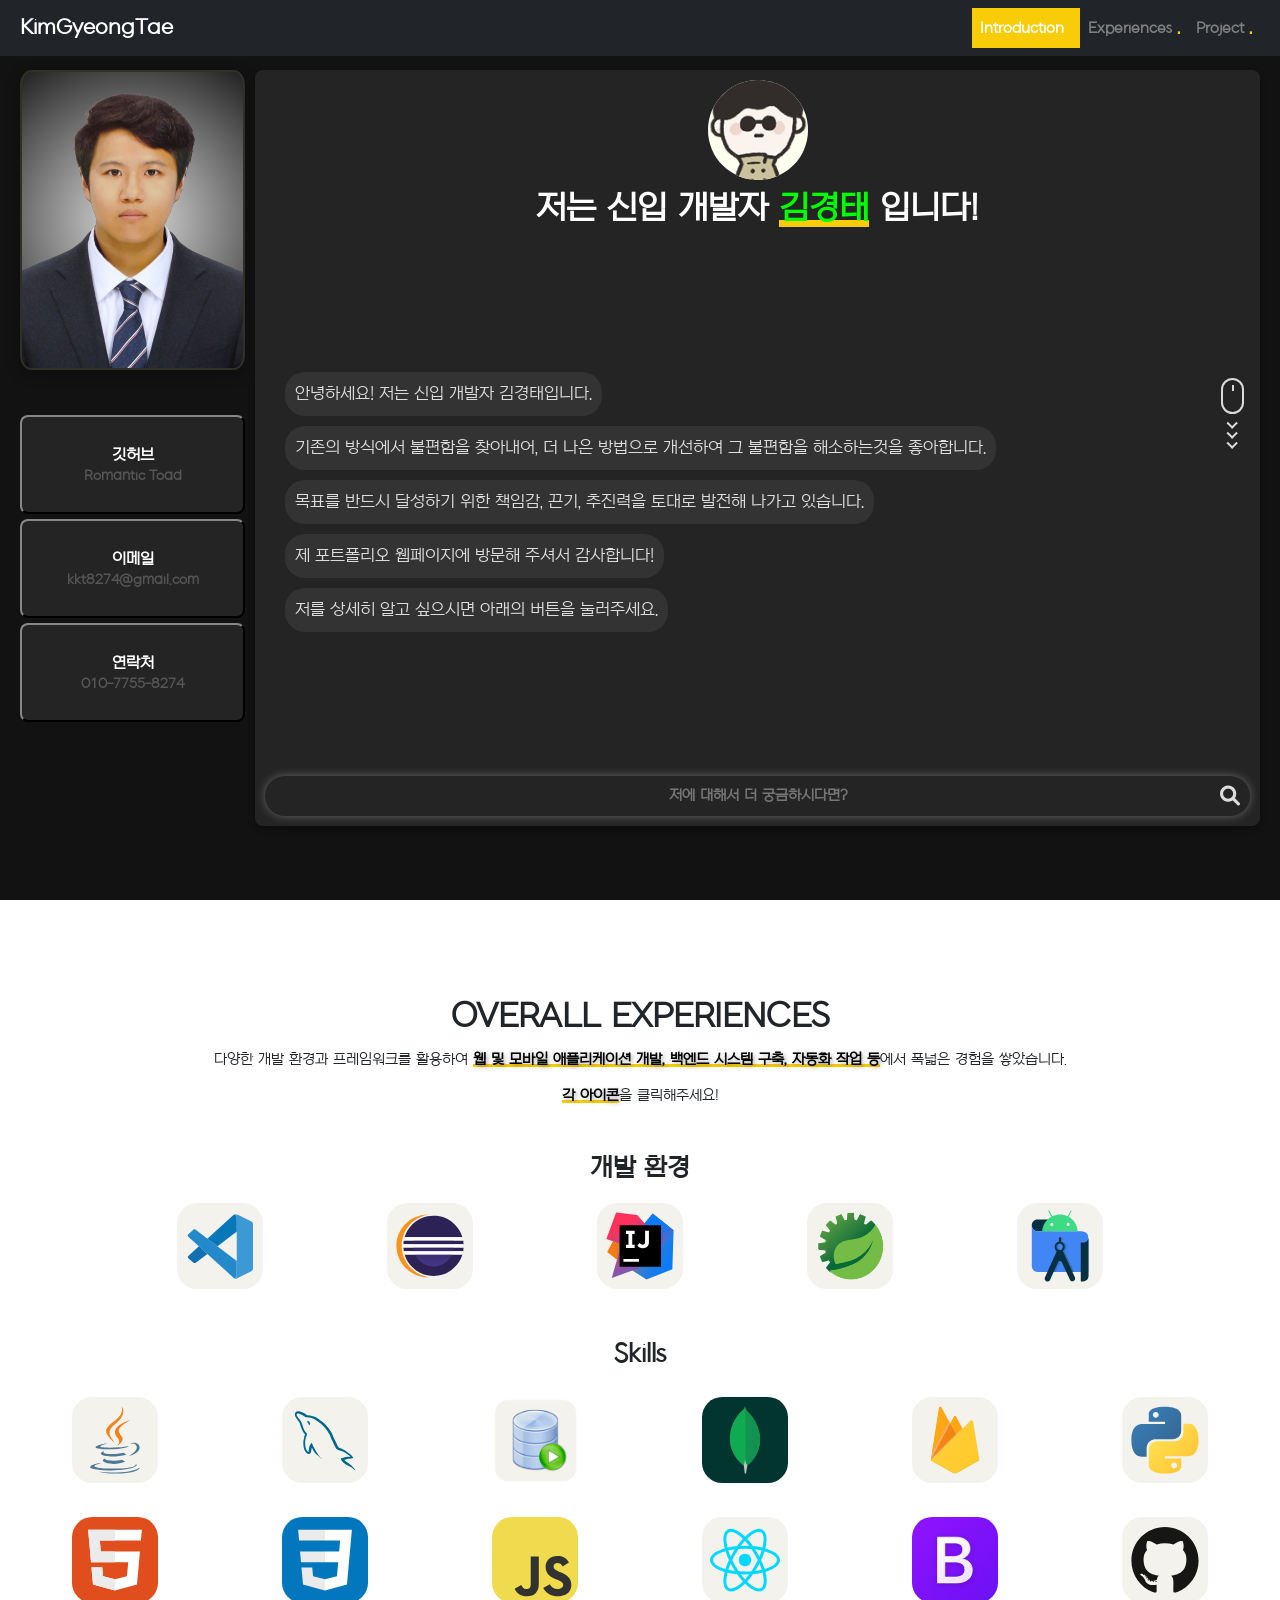
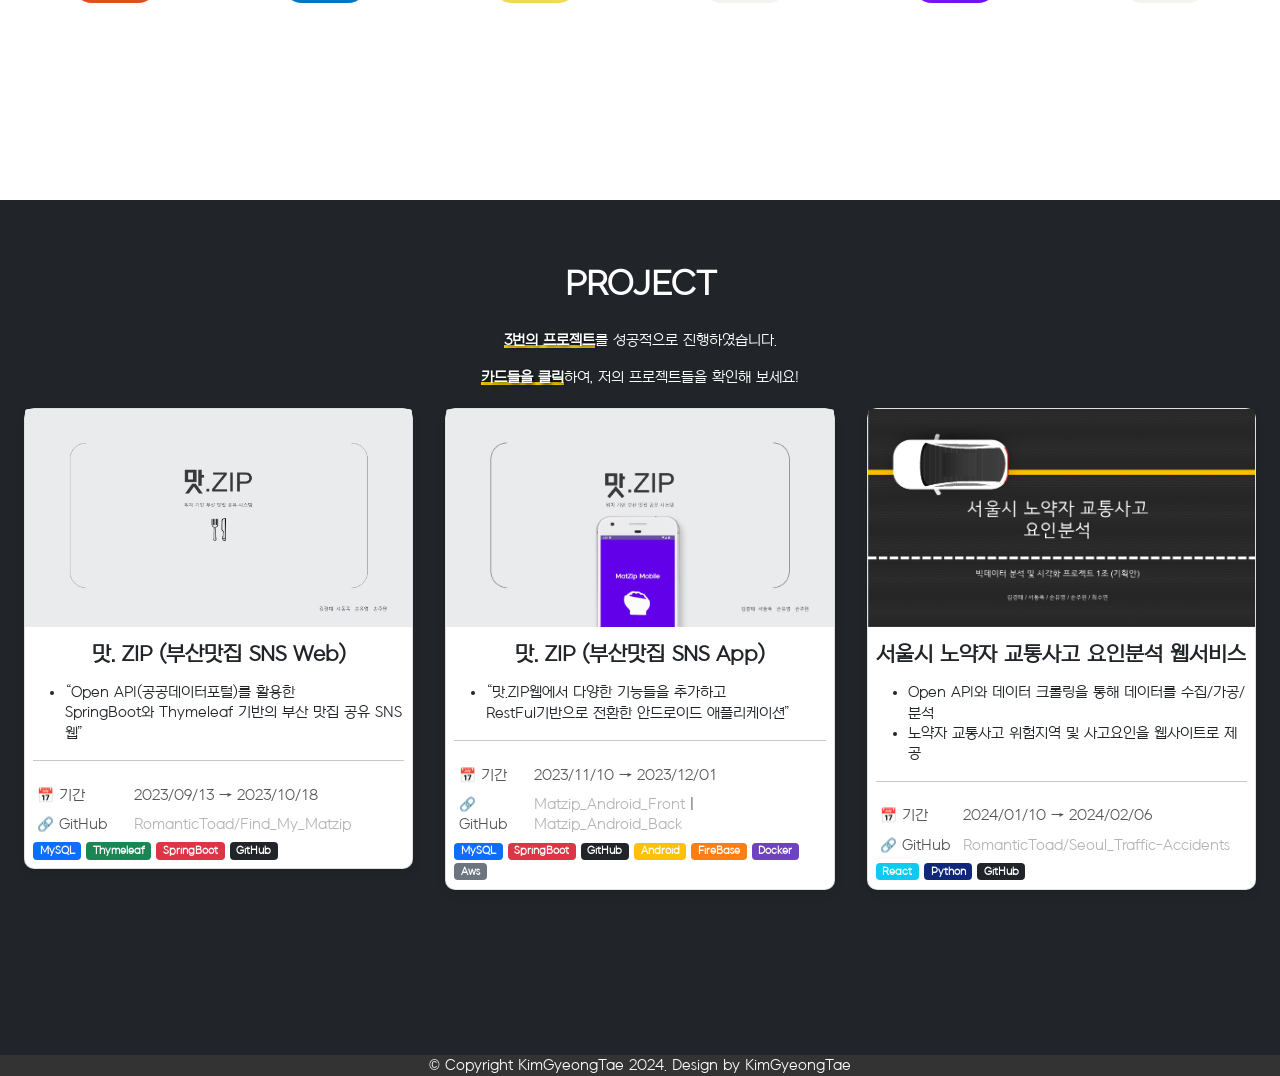
==== commit fa4d793e: "250217 포폴수정" ====
--- a/index.html
+++ b/index.html
@@ -930,16 +930,16 @@
           Overall Experiences
         </h2>
         <p>
-          부산IT교육센터에서 7개월 동안의 교육을 수료하며,
+          다양한 개발 환경과 프레임워크를 활용하여 
           <span class="underline-effect2"
-            >다양한 개발 환경과 프레임워크를 활용하여 웹 및 모바일 애플리케이션
-            개발, 백엔드 시스템 구축, 자동화 작업 등에서 폭넓은 경험</span
-          >을 쌓았습니다.
+            >웹 및 모바일 애플리케이션
+            개발, 백엔드 시스템 구축, 자동화 작업 등</span
+          >에서 폭넓은 경험을 쌓았습니다.
         </p>
         <p>
           <span class="underline-effect2"
-            >각 아이콘으로 제 기술들을 확인 할 수 있습니다!</span
-          >
+            >각 아이콘</span
+          >을 클릭해주세요!
         </p>
       </div>
       <!-- 경험소개 끝 -->
@@ -960,17 +960,16 @@
             data-bs-placement="top"
             data-bs-content="<ul>
               <li>
-                3차 프로젝트 '서울특별시 어린이 보행자 교통사고 요인 분석'의 데이터의 크롤링, 전처리, 시각화 등을 
-                <span class='underline-effect2'>Python</span>을 통해 처리했습니다.
-              </li>
-              <li>3차 프로젝트 '서울특별시 어린이 보행자 교통사고 요인 분석'의 가공된 데이터를 서비스할 웹페이지를 
-                <span class='underline-effect2'>React</span>를 활용하여 제작했습니다.
+                <span class='underline-effect2'>Python</span>으로 3차 프로젝트의 데이터의 크롤링, 전처리, 시각화
               </li>
               <li>
-                <span class='underline-effect2'>MongoDB</span>의 기본 CRUD 작업을 수행하며, 데이터베이스 연동 및 테스트를 진행한 경험이 있습니다.
+                <span class='underline-effect2'>React</span>로 3차 프로젝트 대시보드형 웹 페이지 구현
               </li>
               <li>
-                <span class='underline-effect2'>HTML, CSS, JavaScript, Bootstrap</span> 등을 활용하여 여러 목적의 웹사이트들을 제작했습니다.
+                <span class='underline-effect2'>MongoDB</span>의 기본 CRUD 작업을 수행하며, 데이터베이스 연동
+              </li>
+              <li>
+                <span class='underline-effect2'>HTML, CSS, JavaScript, Bootstrap</span> 등을 활용하여 여러 목적의 웹사이트들을 제작
               </li>
             </ul>"
           >
@@ -988,20 +987,14 @@
             data-bs-html="true"
             data-bs-title="Eclipse"
             data-bs-trigger="hover focus"
+            data-bs-placement="top"
             data-bs-content="
             <ul>
               <li>
                 <span class='underline-effect2'>Apache Tomcat</span>과
                 <span class='underline-effect2'>MySQL</span>을 활용하여 
-                <span class='underline-effect2'>JSP</span>기반 웹 쇼핑몰을 구현한 경험이 있습니다.
-                서버 배포, 데이터베이스 연동, 동적 웹 페이지 생성 및 관리까지의 전 과정을 경험하였습니다.
+                <span class='underline-effect2'>JSP</span>기반 웹 쇼핑몰 및 게시판을 구현
               </li>
-            <li>
-              <span class='underline-effect2'>Eclipse</span>에서 작성한
-              <span class='underline-effect2'>JSP</span>코드를 
-              <span class='underline-effect2'>Tomcat</span>을 통해 실제 웹 애플리케이션을 
-              테스트하였고, 이를 통해 파일 업로드, 폼 데이터 처리, 세션 관리 등의 기능을 구현했습니다.
-            </li>
             </ul>"
           >
             <img
@@ -1018,29 +1011,22 @@
             data-bs-html="true"
             data-bs-title="InteliJ IDEA"
             data-bs-trigger="hover focus"
+            data-bs-placement="top"
             data-bs-content="
             <ul>
               <li>
-                <span class='underline-effect2'>MVC 패턴</span>을 기반으로
                 <span class='underline-effect2'>Thymeleaf</span>,
-                <span class='underline-effect2'>Spring Boot</span>
-                를 사용해 
-                <span class='underline-effect2'>MySQL</span>데이터 베이스와 연동된 
-                1차 프로젝트 '맛.ZIP (부산 맛집 공유 커뮤니티 웹사이트)'을 제작했습니다.
+                <span class='underline-effect2'>Spring Boot</span>,
+                <span class='underline-effect2'>MySQL</span>를 활용하여, 
+                1차 프로젝트 웹을 구현
               </li>
             <li>
-              <span class='underline-effect2'>RESTful API</span>를 기반으로
-              <span class='underline-effect2'>AndroidStudio</span>,
-              <span class='underline-effect2'>Spring Boot</span>
-              를 사용해 
-              <span class='underline-effect2'>MySQL</span>,
-              <span class='underline-effect2'>FireBase Storage</span>
-              와 연동된 
-              2차 프로젝트 '맛.ZIP (부산 맛집 공유 커뮤니티 안드로이드 애플리케이션)'을 제작했습니다.
+              <span class='underline-effect2'>Spring Boot(RESTful API)</span>,
+              <span class='underline-effect2'>MySQL</span>
+              로 Android App의 백엔드 서버 구현
             </li>
             <li>
-              <span class='underline-effect2'>Maven</span>을 사용하여 웹사이트 제작을,
-              <span class='underline-effect2'>Gradle</span>을 사용하여 안드로이드 애플리케이션을 제작해, Maven 또는 Gradle을 사용한 프로젝트 모두를 경험했습니다.
+              <span class='underline-effect2'>Maven(Web)</span> 또는 <span class='underline-effect2'>Gradle(App)</span>을 사용한 프로젝트 경험
             </li>
             </ul>"
           >
@@ -1063,13 +1049,10 @@
               <li>
                 <span class='underline-effect2'>Spring Legacy</span>의
                 <span class='underline-effect2'>Model 2패턴</span>과
-                <span class='underline-effect2'>JSP/Servlet</span>
-              을 활용하여 도서 쇼핑몰 웹 애플리케이션을 구현했습니다.<br/>
+                <span class='underline-effect2'>JSP/Servlet</span>으로 도서 쇼핑몰 웹을 구현<br/>
                 이 과정에서 
-                <span class='underline-effect2'>SQL Developer</span>,
-                <span class='underline-effect2'>Maven</span>, 
-                <span class='underline-effect2'>Tomcat 서버</span>를 사용해
-                회원 관리, 상품 CRUD, 답글형 게시판 구현 등을 구현하며 웹 개발의 기본을 학습했습니다.
+                <span class='underline-effect2'>SQL Developer</span>을 활용하고, 
+                회원 관리, 상품 CRUD, 답글형 게시판 구현 등을 구현하며 웹 개발의 기본을 학습
               </li>
             </ul>"
           >
@@ -1090,22 +1073,12 @@
             data-bs-content="
             <ul>
             <li>
-              <span class='underline-effect2'>Spring Boot</span> 기반의 서버에서
-              <span class='underline-effect2'>RESTful API</span>를 통해 
-              <span class='underline-effect2'>AndroidStudio(Kotlin)</span> 애플리케이션과 통신하며,
-              <br/>
-              <span class='underline-effect2'>MySQL</span>로 회원데이터, 식당, 게시글, 댓글 등 데이터를 관리하고,
-              <span class='underline-effect2'>FireBase Storage</span>를 활용해 이미지 데이터를 저장하는 
-              <br/>
-              2차 프로젝트 '맛.ZIP (부산 맛집 공유 커뮤니티 안드로이드 애플리케이션)'을 구현하였고,
-              <p><span class='underline-effect2'>AWS</span> 환경에 
-                <span class='underline-effect2'>Ubuntu</span>를 설치하고,
-                <span class='underline-effect2'>Docker</span>를 활용해 
-                <span class='underline-effect2'>MySQL</span>과
-                <span class='underline-effect2'>백엔드 서버</span>를 구축하여, 
-                프로젝트를 
-                <span class='underline-effect3'> Google Play 스토어에 성공적으로 출시<span>
-                  했습니다.
+              <span class='underline-effect2'>Spring Boot(RESTful API)</span> 기반의 서버에서
+              <span class='underline-effect2'>AndroidStudio(Kotlin)</span> 애플리케이션과 <span class='underline-effect2'>Retrofit 2</span> 라이브러리를 통해 통신
+            </li>
+            <li>
+              2차 프로젝트 '맛.ZIP' Android App 구현
+              <p><span class='underline-effect2'>AWS</span> 환경에 서버를 배포 후, <span class='underline-effect2'> Google Play 스토어에 출시<span>
               </p>
             </li>
             </ul>"
@@ -2424,18 +2397,14 @@
             Project
           </h2>
           <p>
-            부산인재개발원 부산IT교육센터에서 7개월 동안의 교육을 수료하며
-            <span class="underline-effect4">3번의 프로젝트</span>를
-            진행하였습니다.
+            <span class="underline-effect4">3번의 프로젝트</span>를 성공적으로 진행하였습니다.
           </p>
           <p>
-            교육에서 배운 기술 뿐 아니라, 필요한 추가 학습을 통하여 프로젝트들의
-            완성도를 높여 성공적으로 마무리 할 수 있었습니다.
           </p>
           <p>
             <span class="underline-effect4"
-              >카드들을 클릭하여, 저의 프로젝트들을 확인해 보세요!</span
-            >
+              >카드들을 클릭</span
+            >하여, 저의 프로젝트들을 확인해 보세요!
           </p>
         </div>
 
